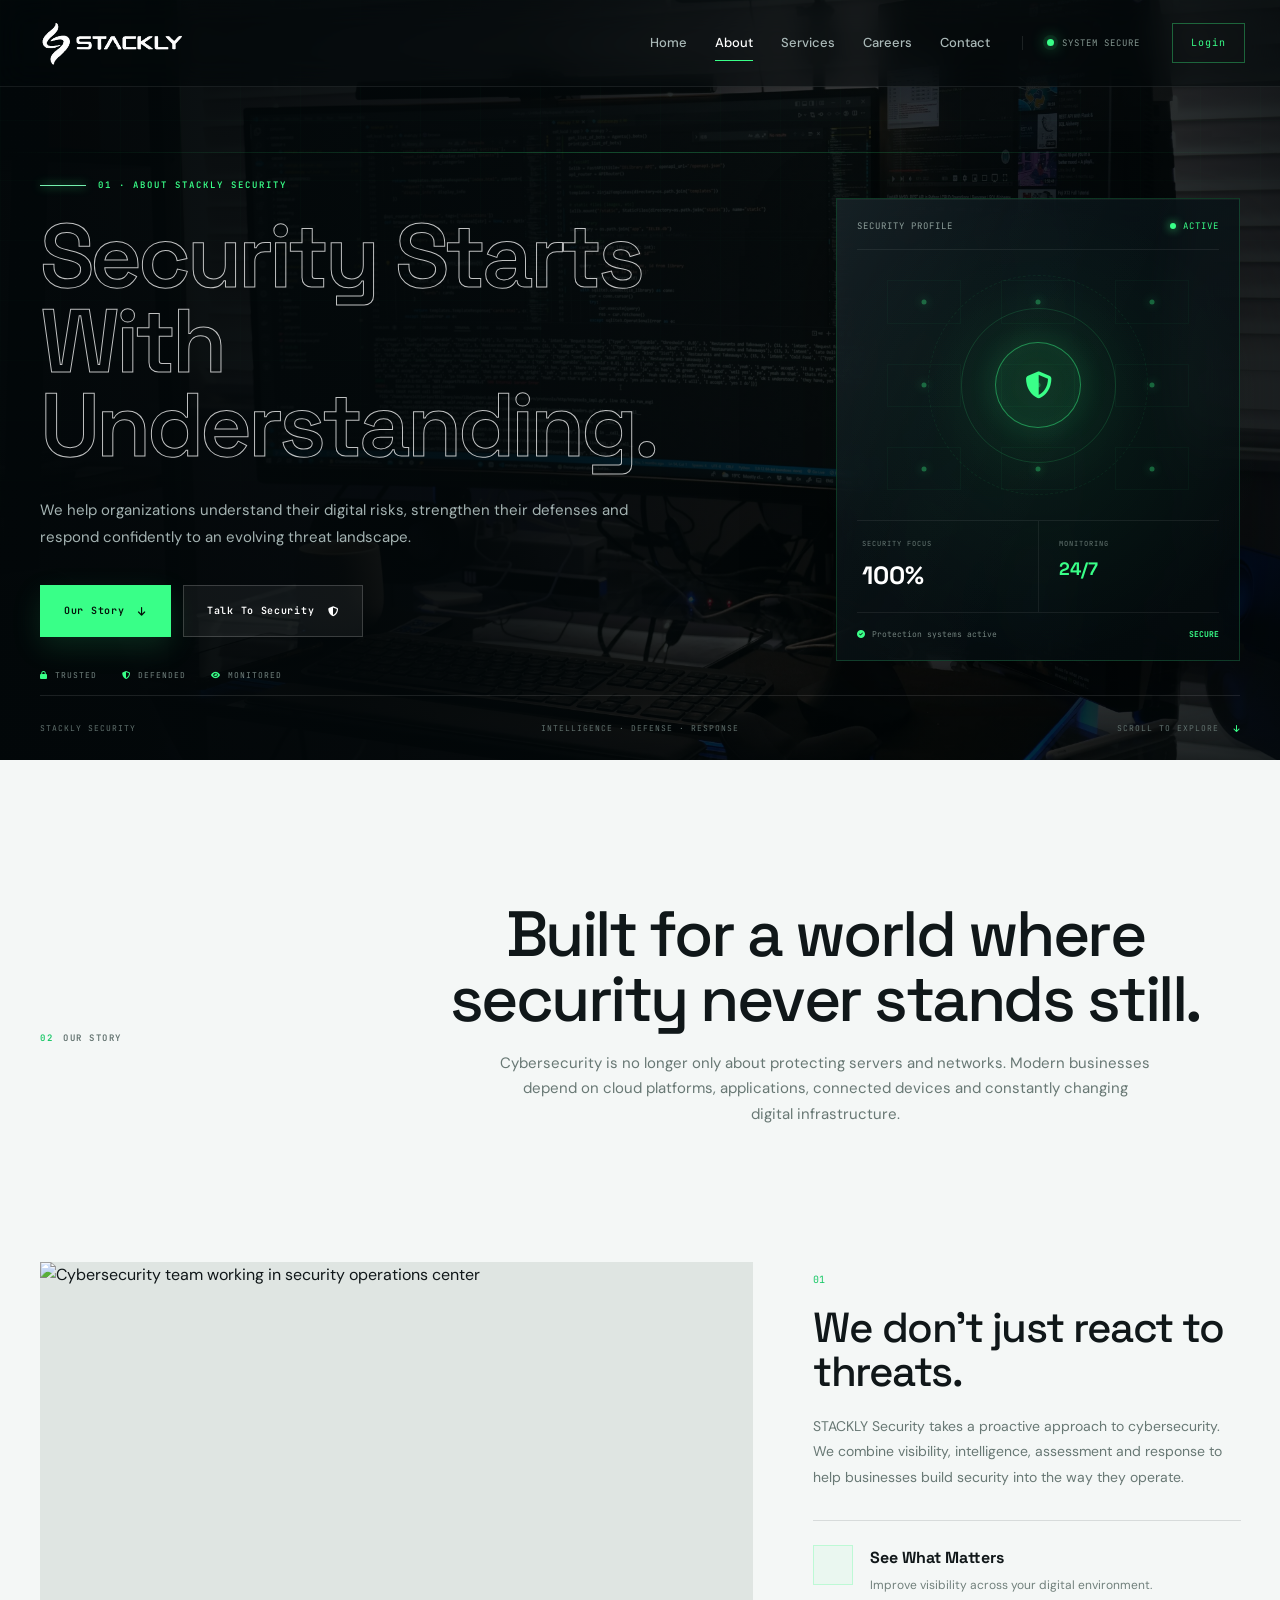
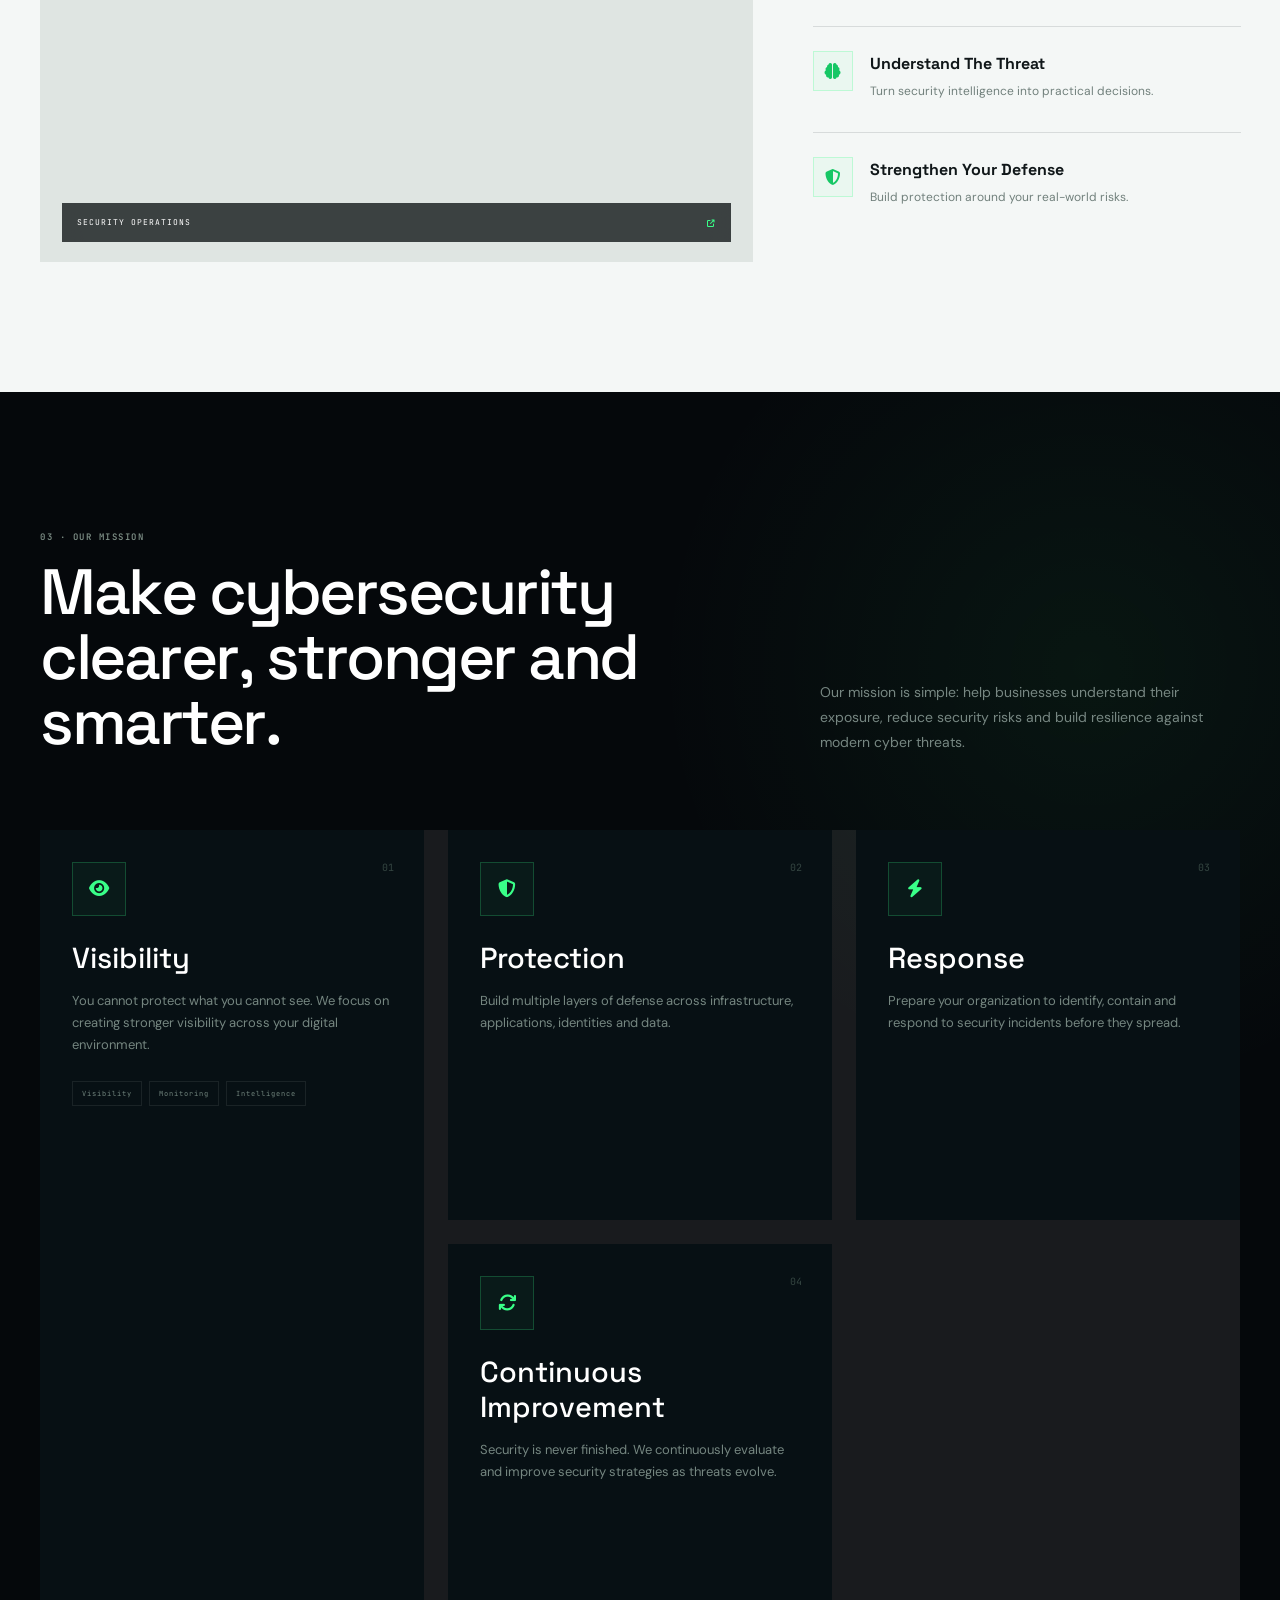
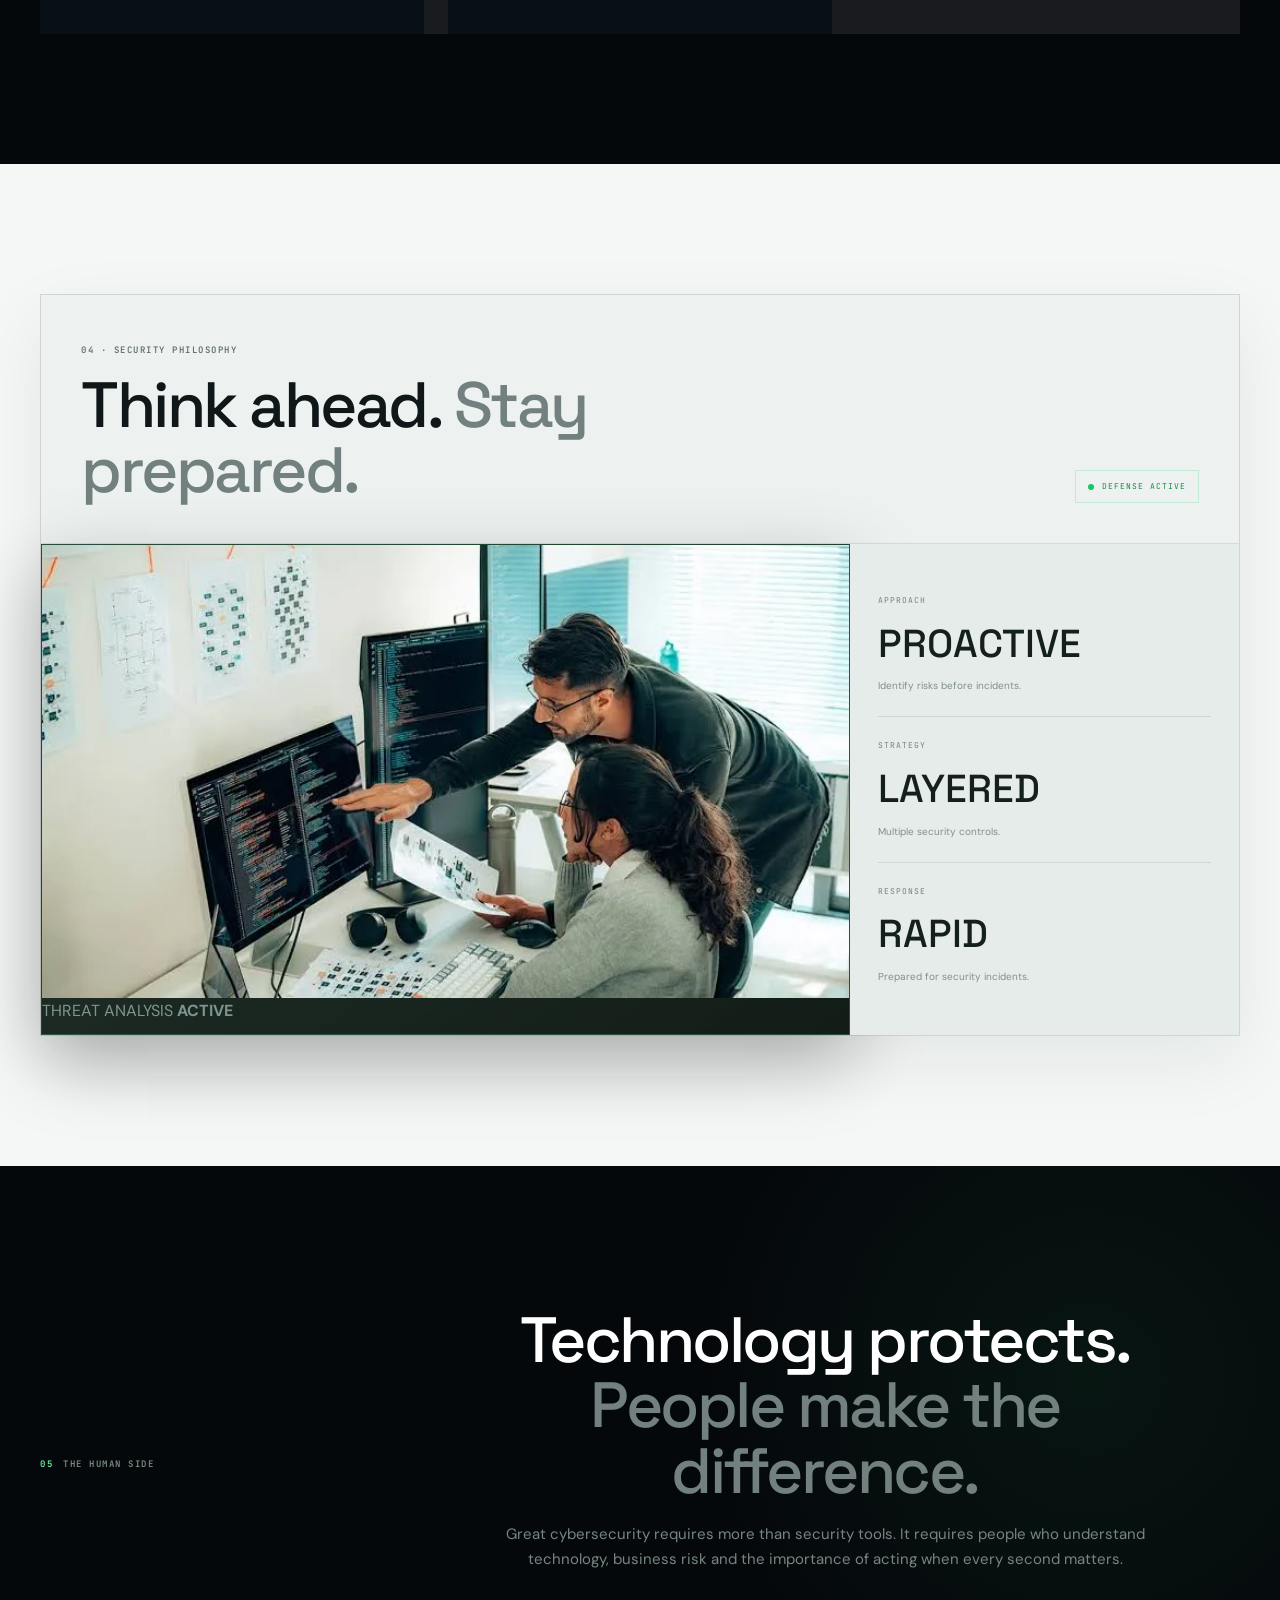
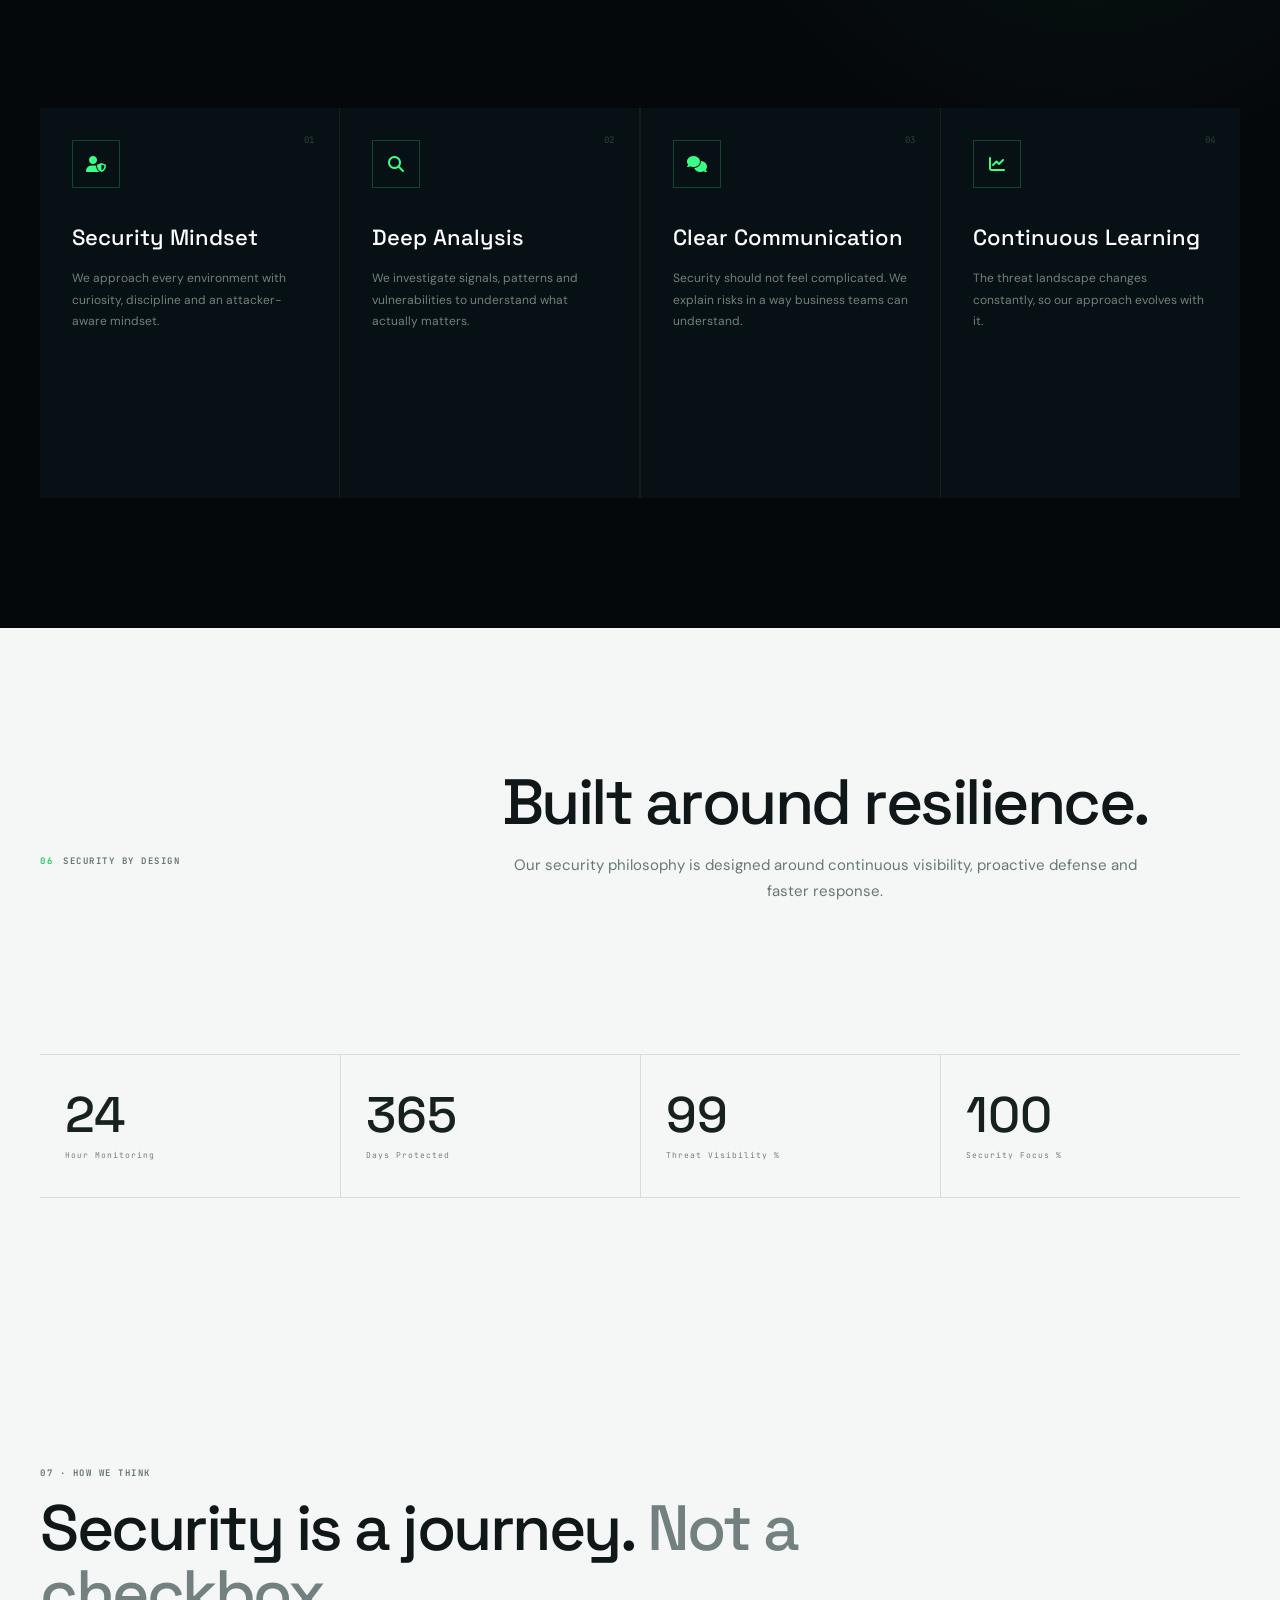
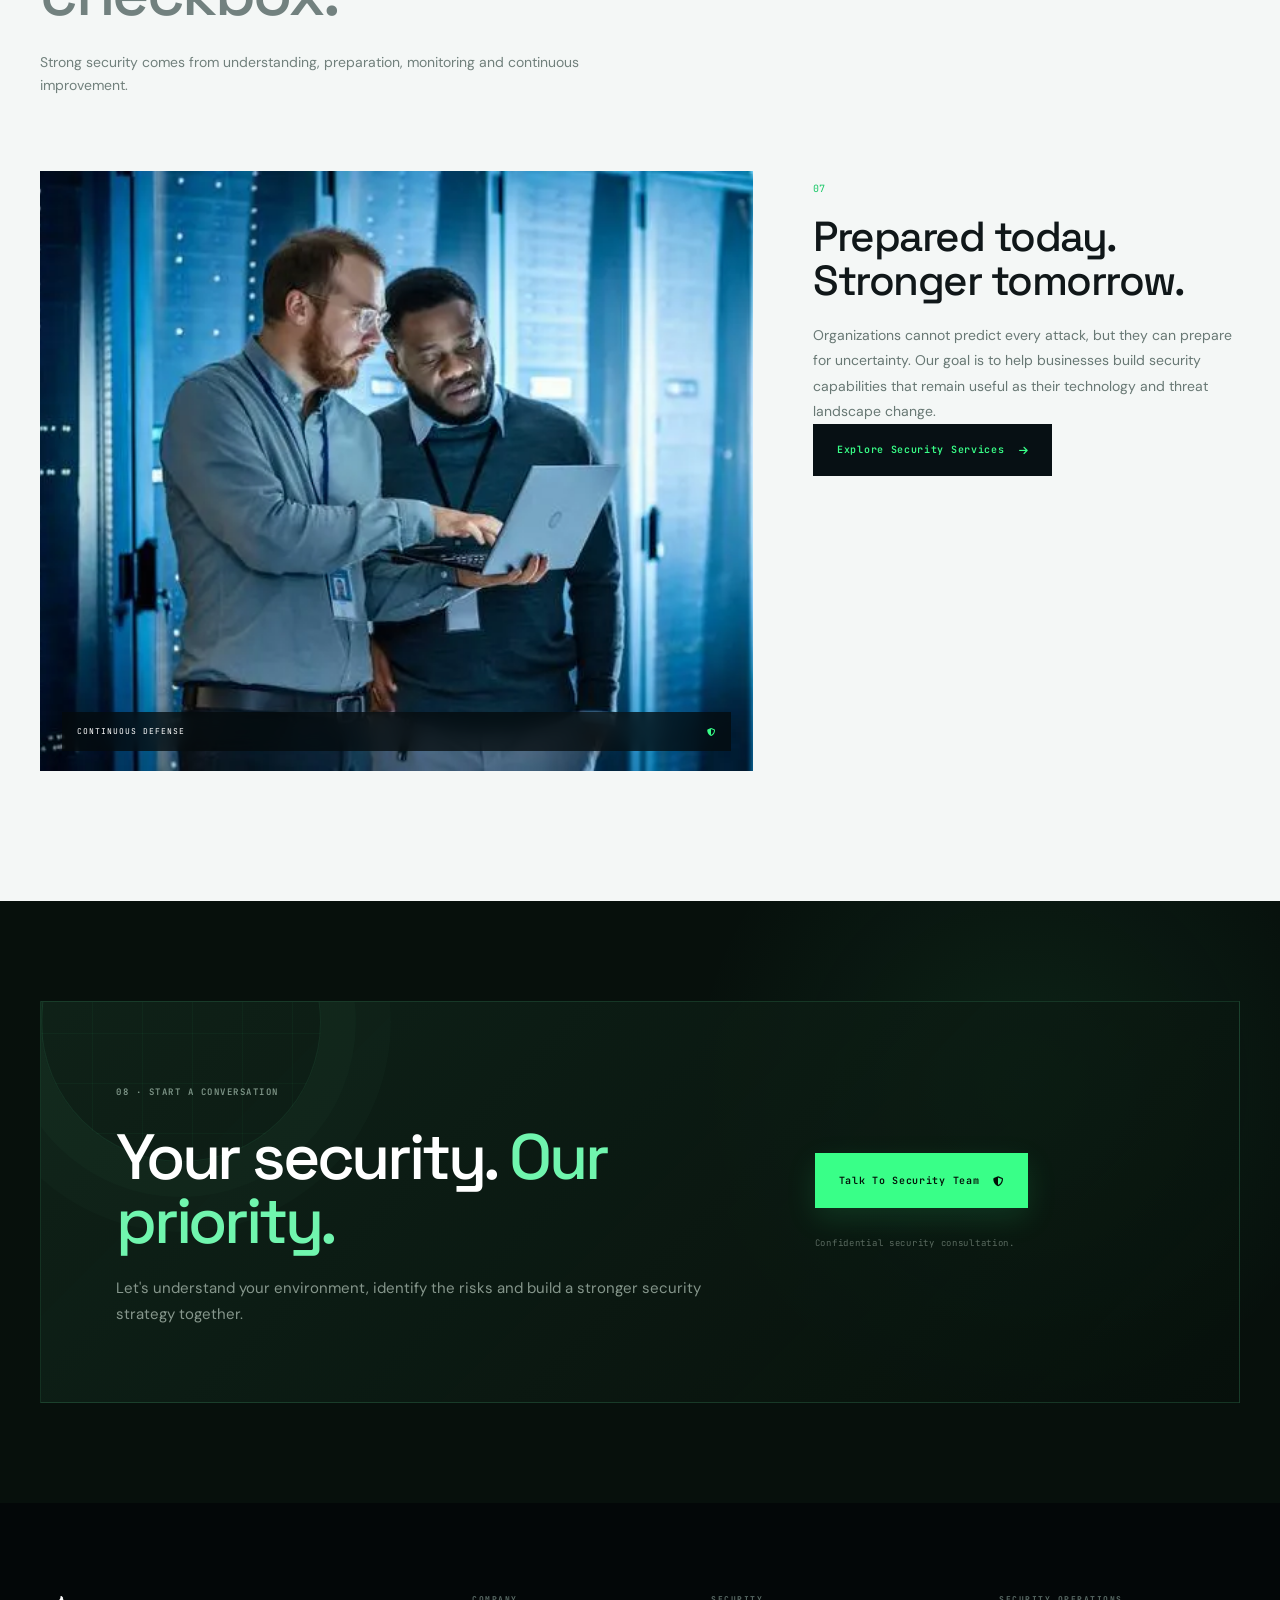
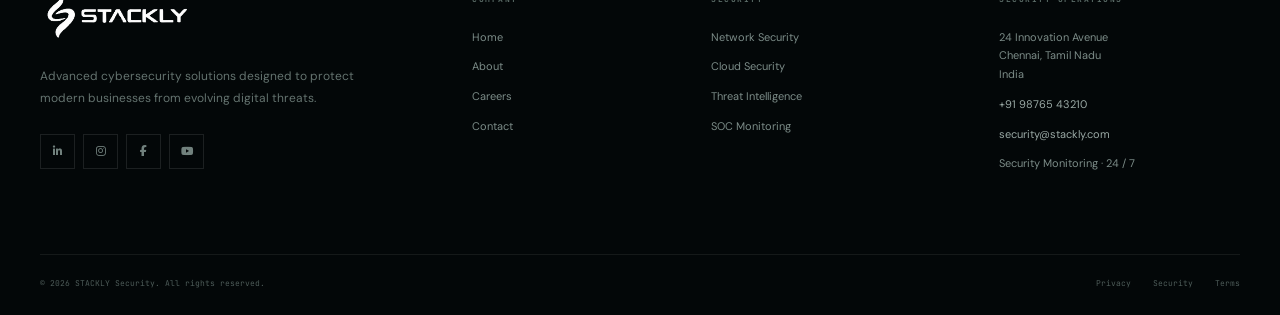
==== about.html @ fbae8cc4 "first commit" ====
<!DOCTYPE html>
<html lang="en">

<head>

    <meta charset="UTF-8">

    <meta
        name="viewport"
        content="width=device-width, initial-scale=1.0"
    >

    <meta
        name="description"
        content="Learn about STACKLY Security, our cybersecurity approach, security expertise and mission to protect modern businesses from evolving digital threats."
    >

    <meta
        name="keywords"
        content="STACKLY Security, cybersecurity company, cyber defense, threat intelligence, security operations, digital protection"
    >

    <meta
        name="author"
        content="STACKLY Security"
    >

    <title>
        About STACKLY Security — Cybersecurity & Digital Protection
    </title>


    <!-- =====================================================
         GOOGLE FONTS
    ====================================================== -->

    <link rel="preconnect" href="https://fonts.googleapis.com">

    <link
        rel="preconnect"
        href="https://fonts.gstatic.com"
        crossorigin
    >

    <link
        href="https://fonts.googleapis.com/css2?family=DM+Sans:wght@400;500;600;700&family=JetBrains+Mono:wght@400;500;600;700&family=Space+Grotesk:wght@400;500;600;700&display=swap"
        rel="stylesheet"
    >


    <!-- =====================================================
         MAIN CSS
    ====================================================== -->

    <link
        rel="stylesheet"
        href="css/style.css"
    >

    <link
        rel="stylesheet"
        href="css/responsive.css"
    >

    <link
        rel="stylesheet"
        href="css/animations.css"
    >


    <!-- =====================================================
         FONT AWESOME
    ====================================================== -->

    <link
        rel="stylesheet"
        href="https://cdnjs.cloudflare.com/ajax/libs/font-awesome/6.5.2/css/all.min.css"
    >

    <script>document.documentElement.classList.add('js');</script>

</head>


<body>


<!-- =========================================================
     CYBERSECURITY PRELOADER
========================================================= -->
<div class="preloader" id="preloader" aria-label="Security system booting">
    <div class="preloader-content">
        <div class="preloader-visual">
            <div class="preloader-ring-outer"></div>
            <div class="preloader-ring-inner"></div>
            <div class="preloader-icon-container">
                <svg class="preloader-icon" viewBox="0 0 100 100" fill="none" xmlns="http://www.w3.org/2000/svg">
                    <path d="M50 12L20 25V48C20 68.2 32.8 83.2 50 88C67.2 83.2 80 68.2 80 48V25L50 12Z" stroke="var(--cyber)" stroke-width="2.5" stroke-linejoin="round" fill="none"/>
                    <path d="M50 30L34 39.2V57.7L50 67L66 57.7V39.2L50 30Z" stroke="var(--cyber)" stroke-width="1.5" stroke-dasharray="4 2" fill="none" opacity="0.6"/>
                    <path d="M50 42C47.8 42 46 43.8 46 46V49H44V56H56V49H54V46C54 43.8 52.2 42 50 42ZM48 46C48 44.9 48.9 44 50 44C51.1 44 52 44.9 52 46V49H48V46Z" fill="var(--cyber)"/>
                </svg>
                <div class="preloader-scan-line"></div>
            </div>
        </div>
        <div class="preloader-status">
            <span class="status-dot"></span>
            <span class="status-text">SECURE BOOT ACTIVE</span>
        </div>
    </div>
</div>


<!-- =========================================================
     PAGE WRAPPER
========================================================= -->

<div class="page-wrapper">



<!-- =========================================================
     HEADER
========================================================= -->

<header
    class="site-header"
    id="siteHeader"
>

    <nav class="navbar">


        <!-- BRAND -->

        <a href="index.html" class="brand-logo">
    <img 
        src="assets/logo.webp" 
        alt="STACKLY Security Logo"
        class="brand-logo-img"
    >
</a>


        <!-- DESKTOP NAVIGATION -->

        <div class="desktop-navigation">

            <a
                href="index.html"
                class="nav-link"
            >
                Home
            </a>

            <a
                href="about.html"
                class="nav-link active"
            >
                About
            </a>

            <a
                href="services.html"
                class="nav-link"
            >
                Services
            </a>

         

            <a
                href="career.html"
                class="nav-link"
            >
                Careers
            </a>

            <a
                href="contact.html"
                class="nav-link"
            >
                Contact
            </a>

        </div>


        <!-- SECURITY STATUS -->

        <div class="security-status">

            <span class="status-dot"></span>

            <span>
                SYSTEM SECURE
            </span>

        </div>


        <!-- LOGIN -->

        <a
            href="login.html"
            class="login-link"
        >
            Login
        </a>


        <!-- MOBILE MENU -->

        <button
            class="menu-toggle"
            id="menuToggle"
            aria-label="Open navigation menu"
            aria-expanded="false"
        >

            <span></span>
            <span></span>
            <span></span>

        </button>

    </nav>

</header>



<!-- =========================================================
     MOBILE SIDEBAR
========================================================= -->

<div
    class="mobile-overlay"
    id="mobileOverlay"
></div>


<aside
    class="mobile-sidebar"
    id="mobileSidebar"
>

    <div class="mobile-sidebar-header">

        <div class="mobile-brand">

            STACKLY

            <span>
                SECURITY
            </span>

        </div>


        <button
            class="mobile-close"
            id="mobileClose"
            aria-label="Close navigation"
        >

            <i class="fa-solid fa-xmark"></i>

        </button>

    </div>


    <div class="mobile-menu">

        <a href="index.html">

            <span>
                01
            </span>

            Home

        </a>


        <a
            href="about.html"
            class="active"
        >

            <span>
                02
            </span>

            About

        </a>


        <a href="services.html">

            <span>
                03
            </span>

            Services

        </a>


  


        <a href="career.html">

            <span>
                05
            </span>

            Careers

        </a>


        <a href="contact.html">

            <span>
                06
            </span>

            Contact

        </a>


        <a
            href="login.html"
            class="mobile-login-btn"
        >

            <span>
                →
            </span>

            Security Portal

        </a>

    </div>


    <div class="mobile-sidebar-footer">

        <a href="tel:+919876543210">

            <i class="fa-solid fa-phone"></i>

            <span>
                +91 98765 43210
            </span>

        </a>


        <a href="mailto:security@stackly.com">

            <i class="fa-solid fa-envelope"></i>

            <span>
                security@stackly.com
            </span>

        </a>


        <a href="404.html">

            <i class="fa-solid fa-location-dot"></i>

            <span>
                Tamil Nadu, India
            </span>

        </a>

    </div>

</aside>



<!-- =========================================================
     MAIN
========================================================= -->

<main>



<!-- =========================================================
     ABOUT HERO
========================================================= -->

<section
    class="hero-section inner-hero about-hero"
    id="aboutHero"
>

    <div class="hero-background">

        <img
            src="assets/u3.webp"
            alt="STACKLY Security operations center"
            class="hero-image"
            loading="eager"
        >

    </div>


    <div class="hero-overlay"></div>


    <div class="cyber-grid"></div>


    <div class="hero-scan-line"></div>


    <div class="hero-container">

        <div class="hero-content">


            <div class="hero-eyebrow reveal-up">

                <span class="eyebrow-line"></span>

                <span>
                    01 · ABOUT STACKLY SECURITY
                </span>

            </div>


            <h1 class="hero-title letter-reveal">

                Security
                <span>
                    Starts With Understanding.
                </span>

            </h1>


            <p class="hero-description reveal-up">

                We help organizations understand their digital
                risks, strengthen their defenses and respond
                confidently to an evolving threat landscape.

            </p>


            <div class="hero-buttons reveal-up">

                <a
                    href="404.html"
                    class="btn btn-primary magnetic-btn"
                >

                    <span>
                        Our Story
                    </span>

                    <i class="fa-solid fa-arrow-down"></i>

                </a>


                <a
                    href="404.html"
                    class="btn btn-glass magnetic-btn"
                >

                    <span>
                        Talk To Security
                    </span>

                    <i class="fa-solid fa-shield-halved"></i>

                </a>

            </div>


            <div class="hero-trust reveal-up">

                <span>
                    <i class="fa-solid fa-lock"></i>
                    TRUSTED
                </span>

                <span>
                    <i class="fa-solid fa-shield-halved"></i>
                    DEFENDED
                </span>

                <span>
                    <i class="fa-solid fa-eye"></i>
                    MONITORED
                </span>

            </div>

        </div>


        <!-- HERO SECURITY CARD -->

        <div class="hero-floating-card cyber-card reveal-right">

            <div class="cyber-card-header">

                <span>
                    SECURITY PROFILE
                </span>

                <span class="live-status">

                    <span></span>

                    ACTIVE

                </span>

            </div>


            <div class="threat-visual">

                <div class="threat-grid">

                    <span></span>
                    <span></span>
                    <span></span>
                    <span></span>
                    <span></span>
                    <span></span>
                    <span></span>
                    <span></span>
                    <span></span>

                </div>


                <div class="threat-core">

                    <i class="fa-solid fa-shield-halved"></i>

                </div>


                <div class="scan-ring scan-ring-one"></div>

                <div class="scan-ring scan-ring-two"></div>

            </div>


            <div class="security-metrics">

                <div class="security-metric">

                    <span>
                        SECURITY FOCUS
                    </span>

                    <strong>
                        100%
                    </strong>

                </div>


                <div class="security-metric">

                    <span>
                        MONITORING
                    </span>

                    <strong class="secure-text">
                        24/7
                    </strong>

                </div>

            </div>


            <div class="cyber-card-footer">

                <span>

                    <i class="fa-solid fa-circle-check"></i>

                    Protection systems active

                </span>

                <strong>
                    SECURE
                </strong>

            </div>

        </div>

    </div>


    <div class="hero-bottom-bar">

        <span>
            STACKLY SECURITY
        </span>

        <span>
            INTELLIGENCE · DEFENSE · RESPONSE
        </span>

        <span>

            SCROLL TO EXPLORE

            <i class="fa-solid fa-arrow-down"></i>

        </span>

    </div>

</section>



<!-- =========================================================
     OUR STORY
========================================================= -->

<section
    class="intro-section section-light"
    id="our-story"
>

    <div class="section-container">


        <div class="section-heading-row reveal-up">

            <div class="section-label">

                <span>
                    02
                </span>

                OUR STORY

            </div>


            <div class="section-heading">

                <h2 class="letter-reveal">

                    Built for a world where
                    <em>security never stands still.</em>

                </h2>


                <p>

                    Cybersecurity is no longer only about
                    protecting servers and networks.

                    Modern businesses depend on cloud platforms,
                    applications, connected devices and constantly
                    changing digital infrastructure.

                </p>

            </div>

        </div>



        <div class="intro-grid">


            <!-- IMAGE -->

            <div
                class="intro-large-image image-reveal"
            >

                <img
                    src="assets/u5.webp"
                    alt="Cybersecurity team working in security operations center"
                    loading="lazy"
                >


                <div class="image-caption">

                    <span>
                        SECURITY OPERATIONS
                    </span>

                    <i class="fa-solid fa-arrow-up-right-from-square"></i>

                </div>

            </div>



            <!-- CONTENT -->

            <div
                class="intro-side-content reveal-right"
            >

                <div class="intro-number">
                    01
                </div>


                <h3>

                    We don't just
                    react to threats.

                </h3>


                <p>

                    STACKLY Security takes a proactive approach
                    to cybersecurity.

                    We combine visibility, intelligence,
                    assessment and response to help businesses
                    build security into the way they operate.

                </p>


                <div class="intro-feature stagger-item">

                    <span class="feature-icon">

                        <i class="fa-solid fa-radar"></i>

                    </span>


                    <div>

                        <h4>
                            See What Matters
                        </h4>

                        <p>
                            Improve visibility across your
                            digital environment.
                        </p>

                    </div>

                </div>


                <div class="intro-feature stagger-item">

                    <span class="feature-icon">

                        <i class="fa-solid fa-brain"></i>

                    </span>


                    <div>

                        <h4>
                            Understand The Threat
                        </h4>

                        <p>
                            Turn security intelligence into
                            practical decisions.
                        </p>

                    </div>

                </div>


                <div class="intro-feature stagger-item">

                    <span class="feature-icon">

                        <i class="fa-solid fa-shield-halved"></i>

                    </span>


                    <div>

                        <h4>
                            Strengthen Your Defense
                        </h4>

                        <p>
                            Build protection around your
                            real-world risks.
                        </p>

                    </div>

                </div>

            </div>

        </div>

    </div>

</section>



<!-- =========================================================
     MISSION SECTION
========================================================= -->

<section
    class="services-section section-dark"
    id="mission"
>

    <div class="section-container">


        <div class="services-heading reveal-up">

            <div>

                <span class="section-label light">

                    03 · OUR MISSION

                </span>


                <h2 class="letter-reveal">

                    Make cybersecurity
                    <em>clearer, stronger and smarter.</em>

                </h2>

            </div>


            <p>

                Our mission is simple:

                help businesses understand their exposure,
                reduce security risks and build resilience
                against modern cyber threats.

            </p>

        </div>



        <div class="services-grid">


            <article
                class="service-card service-card-large reveal-up"
            >

                <div class="service-number">
                    01
                </div>


                <div class="service-icon">

                    <i class="fa-solid fa-eye"></i>

                </div>


                <h3>
                    Visibility
                </h3>


                <p>

                    You cannot protect what you cannot see.
                    We focus on creating stronger visibility
                    across your digital environment.

                </p>


                <div class="service-tags">

                    <span>
                        Visibility
                    </span>

                    <span>
                        Monitoring
                    </span>

                    <span>
                        Intelligence
                    </span>

                </div>

            </article>



            <article
                class="service-card reveal-up"
            >

                <div class="service-number">
                    02
                </div>


                <div class="service-icon">

                    <i class="fa-solid fa-shield-halved"></i>

                </div>


                <h3>
                    Protection
                </h3>


                <p>

                    Build multiple layers of defense
                    across infrastructure, applications,
                    identities and data.

                </p>

            </article>



            <article
                class="service-card reveal-up"
            >

                <div class="service-number">
                    03
                </div>


                <div class="service-icon">

                    <i class="fa-solid fa-bolt"></i>

                </div>


                <h3>
                    Response
                </h3>


                <p>

                    Prepare your organization to identify,
                    contain and respond to security incidents
                    before they spread.

                </p>

            </article>



            <article
                class="service-card reveal-up"
            >

                <div class="service-number">
                    04
                </div>


                <div class="service-icon">

                    <i class="fa-solid fa-arrows-rotate"></i>

                </div>


                <h3>
                    Continuous Improvement
                </h3>


                <p>

                    Security is never finished.
                    We continuously evaluate and improve
                    security strategies as threats evolve.

                </p>

            </article>

        </div>

    </div>

</section>



<!-- =========================================================
     SECURITY PHILOSOPHY
========================================================= -->

<section
    class="threat-section section-light"
    id="philosophy"
>

    <div class="section-container">

        <div class="threat-dashboard reveal">


            <div class="threat-dashboard-header">

                <div>

                    <span class="section-label">

                        04 · SECURITY PHILOSOPHY

                    </span>


                    <h2 class="split-title">

                        Think ahead.
                        <em>Stay prepared.</em>

                    </h2>

                </div>


                <div class="dashboard-status">

                    <span></span>

                    DEFENSE ACTIVE

                </div>

            </div>



            <div class="threat-dashboard-grid">


                <!-- IMAGE -->

                <div class="security-terminal image-security-panel">

                    <img
                        src="assets/a1.webp"
                        alt="Security analyst monitoring cyber threats"
                        loading="lazy"
                    >

                    <div class="security-image-overlay">

                        <span>
                            THREAT ANALYSIS
                        </span>

                        <strong>
                            ACTIVE
                        </strong>

                    </div>

                </div>



                <!-- CONTENT -->

                <div class="threat-metrics">


                    <div class="threat-metric">

                        <span>
                            APPROACH
                        </span>

                        <strong>
                            PROACTIVE
                        </strong>

                        <small>
                            Identify risks before incidents.
                        </small>

                    </div>


                    <div class="threat-metric">

                        <span>
                            STRATEGY
                        </span>

                        <strong>
                            LAYERED
                        </strong>

                        <small>
                            Multiple security controls.
                        </small>

                    </div>


                    <div class="threat-metric">

                        <span>
                            RESPONSE
                        </span>

                        <strong>
                            RAPID
                        </strong>

                        <small>
                            Prepared for security incidents.
                        </small>

                    </div>

                </div>

            </div>

        </div>

    </div>

</section>



<!-- =========================================================
     TEAM / HUMAN SIDE
========================================================= -->

<section
    class="why-section section-dark"
    id="team"
>

    <div class="section-container">


        <div class="section-heading-row reveal">

            <div class="section-label light">

                <span>
                    05
                </span>

                THE HUMAN SIDE

            </div>


            <div class="section-heading">

                <h2 class="split-title">

                    Technology protects.
                    <em>People make the difference.</em>

                </h2>


                <p>

                    Great cybersecurity requires more than
                    security tools.

                    It requires people who understand technology,
                    business risk and the importance of acting
                    when every second matters.

                </p>

            </div>

        </div>



        <div class="why-grid">


            <article class="why-card reveal">

                <div class="why-card-number">
                    01
                </div>


                <div class="why-card-icon">

                    <i class="fa-solid fa-user-shield"></i>

                </div>


                <h3>
                    Security Mindset
                </h3>


                <p>

                    We approach every environment with
                    curiosity, discipline and an attacker-aware
                    mindset.

                </p>

            </article>



            <article class="why-card reveal">

                <div class="why-card-number">
                    02
                </div>


                <div class="why-card-icon">

                    <i class="fa-solid fa-magnifying-glass"></i>

                </div>


                <h3>
                    Deep Analysis
                </h3>


                <p>

                    We investigate signals, patterns and
                    vulnerabilities to understand what
                    actually matters.

                </p>

            </article>



            <article class="why-card reveal">

                <div class="why-card-number">
                    03
                </div>


                <div class="why-card-icon">

                    <i class="fa-solid fa-comments"></i>

                </div>


                <h3>
                    Clear Communication
                </h3>


                <p>

                    Security should not feel complicated.
                    We explain risks in a way business teams
                    can understand.

                </p>

            </article>



            <article class="why-card reveal">

                <div class="why-card-number">
                    04
                </div>


                <div class="why-card-icon">

                    <i class="fa-solid fa-chart-line"></i>

                </div>


                <h3>
                    Continuous Learning
                </h3>


                <p>

                    The threat landscape changes constantly,
                    so our approach evolves with it.

                </p>

            </article>

        </div>

    </div>

</section>



<!-- =========================================================
     SECURITY STATS
========================================================= -->

<section
    class="intro-section section-light"
>

    <div class="section-container">


        <div class="section-heading-row reveal-up">

            <div class="section-label">

                <span>
                    06
                </span>

                SECURITY BY DESIGN

            </div>


            <div class="section-heading">

                <h2 class="letter-reveal">

                    Built around
                    <em>resilience.</em>

                </h2>


                <p>

                    Our security philosophy is designed around
                    continuous visibility, proactive defense
                    and faster response.

                </p>

            </div>

        </div>



        <div class="stats-grid reveal-up">


            <div class="stat-item">

                <strong
                    class="counter"
                    data-target="24"
                >
                    0
                </strong>

                <span>
                    Hour Monitoring
                </span>

            </div>


            <div class="stat-item">

                <strong
                    class="counter"
                    data-target="365"
                >
                    0
                </strong>

                <span>
                    Days Protected
                </span>

            </div>


            <div class="stat-item">

                <strong
                    class="counter"
                    data-target="99"
                >
                    0
                </strong>

                <span>
                    Threat Visibility %
                </span>

            </div>


            <div class="stat-item">

                <strong
                    class="counter"
                    data-target="100"
                >
                    0
                </strong>

                <span>
                    Security Focus %
                </span>

            </div>

        </div>


    </div>

</section>



<!-- =========================================================
     ABOUT IMAGE FEATURE
========================================================= -->

<section
    class="process-section section-light"
>

    <div class="section-container">


        <div class="process-heading reveal">

            <span class="section-label">
                07 · HOW WE THINK
            </span>


            <h2 class="split-title">

                Security is a journey.
                <em>Not a checkbox.</em>

            </h2>


            <p>

                Strong security comes from understanding,
                preparation, monitoring and continuous
                improvement.

            </p>

        </div>



        <div class="intro-grid about-feature-grid">


            <div
                class="intro-large-image image-reveal"
            >

                <img
                    src="assets/a2.webp"
                    alt="Cybersecurity professional analyzing digital infrastructure"
                    loading="lazy"
                >

                <div class="image-caption">

                    <span>
                        CONTINUOUS DEFENSE
                    </span>

                    <i class="fa-solid fa-shield-halved"></i>

                </div>

            </div>


            <div class="intro-side-content reveal-right">

                <div class="intro-number">
                    07
                </div>


                <h3>
                    Prepared today.
                    Stronger tomorrow.
                </h3>


                <p>

                    Organizations cannot predict every attack,
                    but they can prepare for uncertainty.

                    Our goal is to help businesses build
                    security capabilities that remain useful
                    as their technology and threat landscape
                    change.

                </p>


                <a
                    href="404.html"
                    class="btn btn-dark magnetic-btn"
                >

                    <span>
                        Explore Security Services
                    </span>

                    <i class="fa-solid fa-arrow-right"></i>

                </a>

            </div>

        </div>

    </div>

</section>



<!-- =========================================================
     CTA
========================================================= -->

<section
    class="contact-cta-section section-dark"
>

    <div class="section-container">

        <div class="contact-cta-box reveal">


            <div class="contact-cta-content">

                <span class="section-label light">

                    08 · START A CONVERSATION

                </span>


                <h2 class="split-title">

                    Your security.
                    <em>Our priority.</em>

                </h2>


                <p>

                    Let's understand your environment,
                    identify the risks and build a stronger
                    security strategy together.

                </p>

            </div>


            <div class="contact-cta-action">

                <a
                    href="404.html"
                    class="btn btn-primary magnetic-btn"
                >

                    <span>
                        Talk To Security Team
                    </span>

                    <i class="fa-solid fa-shield-halved"></i>

                </a>


                <span class="contact-cta-note">

                    Confidential security consultation.

                </span>

            </div>

        </div>

    </div>

</section>



<!-- =========================================================
     FOOTER
========================================================= -->

<footer
    class="site-footer"
    id="footer"
>

    <div class="section-container">


        <div class="footer-main">


            <!-- BRAND -->

            <div class="footer-brand reveal">

               <a href="index.html" class="footer-logo">
    <img 
        src="assets/logo.webp" 
        alt="STACKLY Security Logo"
        class="footer-logo-img"
    >
</a>


                <p>

                    Advanced cybersecurity solutions designed
                    to protect modern businesses from evolving
                    digital threats.

                </p>


                <div class="footer-socials">

                    <a
                        href="404.html"
                        aria-label="LinkedIn"
                    >
                        <i class="fa-brands fa-linkedin-in"></i>
                    </a>


                    <a
                        href="404.html"
                        aria-label="Instagram"
                    >
                        <i class="fa-brands fa-instagram"></i>
                    </a>


                    <a
                        href="404.html"
                        aria-label="Facebook"
                    >
                        <i class="fa-brands fa-facebook-f"></i>
                    </a>


                    <a
                        href="404.html"
                        aria-label="YouTube"
                    >
                        <i class="fa-brands fa-youtube"></i>
                    </a>

                </div>

            </div>



            <!-- COMPANY -->

            <div class="footer-column reveal">

                <h4>
                    COMPANY
                </h4>

                <a href="index.html">
                    Home
                </a>

                <a href="about.html">
                    About
                </a>

                <a href="career.html">
                    Careers
                </a>

                <a href="contact.html">
                    Contact
                </a>

            </div>



            <!-- SECURITY -->

            <div class="footer-column reveal">

                <h4>
                    SECURITY
                </h4>

                <a href="404.html">
                    Network Security
                </a>

                <a href="404.html">
                    Cloud Security
                </a>

                <a href="404.html">
                    Threat Intelligence
                </a>

                <a href="404.html">
                    SOC Monitoring
                </a>

            </div>



            <!-- CONTACT -->

            <div
                class="footer-column footer-contact reveal"
            >

                <h4>
                    SECURITY OPERATIONS
                </h4>


                <address>

                    24 Innovation Avenue<br>
                    Chennai, Tamil Nadu<br>
                    India

                </address>


                <a href="tel:+919876543210">
                    +91 98765 43210
                </a>


                <a href="mailto:security@stackly.com">
                    security@stackly.com
                </a>


                <span>
                    Security Monitoring · 24 / 7
                </span>

            </div>

        </div>



        <!-- FOOTER BOTTOM -->

        <div class="footer-bottom">

            <span>

                © 2026 STACKLY Security.
                All rights reserved.

            </span>


            <div>

                <a href="404.html">
                    Privacy
                </a>

                <a href="404.html">
                    Security
                </a>

                <a href="404.html">
                    Terms
                </a>

            </div>

        </div>

    </div>

</footer>



<!-- =========================================================
     BACK TO TOP
========================================================= -->

<button
    class="back-to-top"
    id="backToTop"
    aria-label="Back to top"
    type="button"
>

    <i class="fa-solid fa-arrow-up"></i>

</button>



<!-- =========================================================
     SCROLL PROGRESS
========================================================= -->

<div
    class="scroll-progress"
    id="scrollProgress"
    aria-hidden="true"
></div>



<!-- =========================================================
     JAVASCRIPT
========================================================= -->

<script src="js/navigation.js"></script>

<script src="js/animations.js"></script>

<script src="js/main.js"></script>


</body>

</html>
---- css/style.css ----
/* =========================================================
   STACKLY SECURITY
   MAIN STYLE SHEET
========================================================= */

:root {
    --bg-dark: #05080b;
    --bg-dark-2: #081016;
    --bg-panel: #0b141a;
    --bg-light: #f4f7f6;
    --white: #ffffff;
    --text-dark: #101719;
    --text-muted: #718087;
    --text-light: #aab8bd;

    --cyber: #39ff88;
    --cyber-dark: #16c765;
    --cyan: #48dfff;

    --border-dark: rgba(255,255,255,0.10);
    --border-light: rgba(8,20,25,0.12);

    --glass-dark: rgba(8,18,23,0.72);
    --glass-light: rgba(255,255,255,0.78);

    --shadow-dark: 0 30px 80px rgba(0,0,0,0.35);

    --font-body: "DM Sans", sans-serif;
    --font-display: "Space Grotesk", sans-serif;
    --font-mono: "JetBrains Mono", monospace;

    --container: 1280px;
    --radius: 4px;
    --transition: 0.35s ease;
}


/* =========================================================
   RESET
========================================================= */

*,
*::before,
*::after {
    box-sizing: border-box;
    margin: 0;
    padding: 0;
}

html {
    scroll-behavior: smooth;
    font-size: 16px;
}

body {
    font-family: var(--font-body);
    background: var(--bg-dark);
    color: var(--white);
    overflow-x: hidden;
    line-height: 1.6;
}

body.menu-open {
    overflow: hidden;
}

img {
    display: block;
    width: 100%;
    max-width: 100%;
}

a {
    color: inherit;
    text-decoration: none;
}

button,
input {
    font: inherit;
}

button {
    cursor: pointer;
}

ul,
ol {
    list-style: none;
}

::selection {
    background: var(--cyber);
    color: #031008;
}


/* =========================================================
   SCROLLBAR
========================================================= */

::-webkit-scrollbar {
    width: 7px;
}

::-webkit-scrollbar-track {
    background: #030607;
}

::-webkit-scrollbar-thumb {
    background: #234532;
    border-radius: 10px;
}

::-webkit-scrollbar-thumb:hover {
    background: var(--cyber);
}


/* =========================================================
   GLOBAL
========================================================= */

.page-wrapper {
    position: relative;
    overflow: hidden;
}

.section-container {
    width: min(var(--container), calc(100% - 80px));
    margin-inline: auto;
}

.section-light {
    background: var(--bg-light);
    color: var(--text-dark);
}

.section-dark {
    background:
        radial-gradient(
            circle at 85% 20%,
            rgba(57,255,136,0.055),
            transparent 28%
        ),
        var(--bg-dark);
}

.sr-only {
    position: absolute;
    width: 1px;
    height: 1px;
    padding: 0;
    margin: -1px;
    overflow: hidden;
    clip: rect(0,0,0,0);
    white-space: nowrap;
    border: 0;
}


/* =========================================================
   PRELOADER
========================================================= */

.preloader {
    position: fixed;
    inset: 0;
    z-index: 99999;

    display: grid;
    place-items: center;

    background:
        radial-gradient(
            circle at center,
            rgba(57,255,136,0.045),
            transparent 35%
        ),
        #030608;

    transition:
        opacity 0.7s ease,
        visibility 0.7s ease;
}

.preloader.hidden {
    opacity: 0;
    visibility: hidden;
    pointer-events: none;
}

.preloader-terminal {
    width: min(760px, calc(100% - 40px));

    border: 1px solid rgba(57,255,136,0.28);
    background: rgba(4,10,13,0.96);

    box-shadow:
        0 0 0 1px rgba(57,255,136,0.035),
        0 30px 100px rgba(0,0,0,0.65),
        0 0 70px rgba(57,255,136,0.06);
}

.terminal-header {
    min-height: 46px;
    padding: 0 16px;

    display: flex;
    align-items: center;
    gap: 14px;

    border-bottom: 1px solid rgba(57,255,136,0.15);

    background: #071014;

    font-family: var(--font-mono);
    font-size: 11px;
}

.terminal-dots {
    display: flex;
    gap: 6px;
}

.terminal-dots span {
    width: 8px;
    height: 8px;
    border-radius: 50%;
    background: #294239;
}

.terminal-dots span:last-child {
    background: var(--cyber);
    box-shadow: 0 0 10px var(--cyber);
}

.terminal-title {
    color: #78908a;
    flex: 1;
}

.terminal-status {
    color: var(--cyber);
    letter-spacing: 1px;
}

.terminal-body {
    padding: 42px;
}

.terminal-brand {
    color: var(--cyber);

    font-family: var(--font-mono);
    font-size: clamp(20px, 4vw, 32px);
    font-weight: 700;
    letter-spacing: 2px;

    text-shadow: 0 0 20px rgba(57,255,136,0.35);
}

.terminal-bracket {
    color: #6e8880;
}

.terminal-subtitle {
    margin-top: 8px;

    color: #738781;

    font-family: var(--font-mono);
    font-size: 10px;
    letter-spacing: 2px;
}

.terminal-logs {
    margin-top: 36px;

    display: grid;
    gap: 12px;
}

.terminal-line {
    display: grid;
    grid-template-columns: auto 1fr auto;
    gap: 12px;

    color: #8da29d;

    font-family: var(--font-mono);
    font-size: 11px;
}

.terminal-prompt {
    color: var(--cyber);
}

.terminal-ok {
    color: var(--cyber);
}

.terminal-active {
    color: var(--cyan);
}

.terminal-progress-wrap {
    margin-top: 36px;
}

.terminal-progress-label {
    display: flex;
    justify-content: space-between;

    margin-bottom: 9px;

    color: #6d817c;

    font-family: var(--font-mono);
    font-size: 9px;
    letter-spacing: 1px;
}

.terminal-progress {
    height: 4px;
    overflow: hidden;

    background: #12201c;
}

.terminal-progress-bar {
    width: 0;
    height: 100%;

    background: var(--cyber);
    box-shadow: 0 0 15px var(--cyber);

    transition: width 0.1s linear;
}

.terminal-cursor-line {
    margin-top: 25px;

    display: flex;
    align-items: center;
    gap: 10px;

    font-family: var(--font-mono);
    font-size: 11px;
}

.typing-cursor {
    width: 7px;
    height: 14px;

    background: var(--cyber);

    animation: terminalBlink 0.8s infinite;
}


/* =========================================================
   HEADER
========================================================= */

.site-header {
    position: absolute;
    top: 0;
    left: 0;
    z-index: 1000;

    width: 100%;

    border-bottom: 1px solid rgba(255,255,255,0.08);

    background: rgba(3,8,10,0.55);

    backdrop-filter: blur(16px);
    -webkit-backdrop-filter: blur(16px);

    transition:
        background var(--transition),
        border-color var(--transition);
}

.site-header.scrolled {
    position: fixed;
    background: rgba(3,8,10,0.92);
    border-bottom-color: rgba(57,255,136,0.12);
}

.navbar {
    width: min(1400px, calc(100% - 70px));
    min-height: 86px;
    margin-inline: auto;

    display: flex;
    align-items: center;
    gap: 32px;
}


/* =========================================================
   BRAND
========================================================= */

.brand-logo {
    display: flex;
    flex-direction: column;

    min-width: 150px;

    font-family: var(--font-display);
    line-height: 1;
}

.brand-main {
    color: var(--white);

    font-size: 20px;
    font-weight: 700;
    letter-spacing: 3px;
}

.brand-sub {
    margin-top: 5px;

    color: var(--cyber);

    font-family: var(--font-mono);
    font-size: 8px;
    font-weight: 600;
    letter-spacing: 3px;
}


/* =========================================================
   DESKTOP NAV
========================================================= */

.desktop-navigation {
    display: flex;
    align-items: center;
    gap: 28px;

    margin-left: auto;
}

.nav-link {
    position: relative;

    padding: 8px 0;

    color: #aab9b8;

    font-family: var(--font-body);
    font-size: 13px;
    font-weight: 500;

    transition: color var(--transition);
}

.nav-link::after {
    content: "";

    position: absolute;
    left: 0;
    bottom: 0;

    width: 0;
    height: 1px;

    background: var(--cyber);

    transition: width var(--transition);
}

.nav-link:hover,
.nav-link.active {
    color: var(--white);
}

.nav-link:hover::after,
.nav-link.active::after {
    width: 100%;
}


/* =========================================================
   SECURITY STATUS
========================================================= */

.security-status {
    display: flex;
    align-items: center;
    gap: 8px;

    padding-left: 24px;

    border-left: 1px solid rgba(255,255,255,0.10);

    color: #849690;

    font-family: var(--font-mono);
    font-size: 9px;
    letter-spacing: 1px;
}

.status-dot {
    width: 7px;
    height: 7px;

    border-radius: 50%;
    background: var(--cyber);

    box-shadow:
        0 0 0 4px rgba(57,255,136,0.08),
        0 0 15px var(--cyber);

    animation: statusPulse 2s infinite;
}


/* =========================================================
   LOGIN
========================================================= */

.login-link {
    padding: 11px 18px;

    border: 1px solid rgba(57,255,136,0.35);

    color: var(--cyber);

    font-family: var(--font-mono);
    font-size: 10px;
    letter-spacing: 1px;

    transition:
        background var(--transition),
        color var(--transition),
        box-shadow var(--transition);
}

.login-link:hover {
    background: var(--cyber);
    color: #031008;

    box-shadow: 0 0 25px rgba(57,255,136,0.18);
}


/* =========================================================
   MOBILE MENU BUTTON
========================================================= */

.menu-toggle {
    display: none;

    width: 44px;
    height: 44px;

    margin-left: auto;

    border: 1px solid rgba(57,255,136,0.3);
    background: rgba(7,15,18,0.75);

    align-items: center;
    justify-content: center;
    flex-direction: column;
    gap: 5px;
}

.menu-toggle span {
    width: 18px;
    height: 1px;

    background: var(--cyber);

    transition: transform var(--transition);
}


/* =========================================================
   MOBILE SIDEBAR
========================================================= */

.mobile-overlay {
    position: fixed;
    inset: 0;
    z-index: 1090;

    background: rgba(0,0,0,0.65);

    opacity: 0;
    visibility: hidden;

    backdrop-filter: blur(5px);

    transition:
        opacity var(--transition),
        visibility var(--transition);
}

.mobile-overlay.active {
    opacity: 1;
    visibility: visible;
}

.mobile-sidebar {
    position: fixed;
    top: 0;
    right: 0;
    z-index: 1100;

    width: min(390px, 88vw);
    height: 100vh;

    padding: 28px;

    background:
        linear-gradient(
            145deg,
            #081216,
            #030708
        );

    border-left: 1px solid rgba(57,255,136,0.18);

    transform: translateX(100%);

    transition: transform 0.45s cubic-bezier(.22,.61,.36,1);
}

.mobile-sidebar.active {
    transform: translateX(0);
}

.mobile-sidebar-header {
    display: flex;
    align-items: center;
    justify-content: space-between;

    padding-bottom: 25px;

    border-bottom: 1px solid rgba(255,255,255,0.08);
}

.mobile-brand {
    color: var(--white);

    font-family: var(--font-display);
    font-size: 19px;
    font-weight: 700;
    letter-spacing: 2px;
}

.mobile-brand span {
    display: block;

    margin-top: 4px;

    color: var(--cyber);

    font-family: var(--font-mono);
    font-size: 8px;
    letter-spacing: 2px;
}

.mobile-close {
    width: 40px;
    height: 40px;

    border: 1px solid rgba(57,255,136,0.22);
    background: transparent;

    color: var(--cyber);

    font-size: 16px;
}

.mobile-menu {
    margin-top: 35px;

    display: grid;
    gap: 4px;
}

.mobile-menu > a {
    display: flex;
    align-items: center;
    gap: 15px;

    padding: 16px 0;

    border-bottom: 1px solid rgba(255,255,255,0.06);

    color: #a6b4b3;

    font-family: var(--font-display);
    font-size: 18px;

    transition:
        color var(--transition),
        padding-left var(--transition);
}

.mobile-menu > a span {
    color: #50615d;

    font-family: var(--font-mono);
    font-size: 9px;
}

.mobile-menu > a:hover,
.mobile-menu > a.active {
    color: var(--cyber);
    padding-left: 8px;
}

.mobile-login-btn {
    margin-top: 18px;

    border: 1px solid rgba(57,255,136,0.22) !important;
    padding: 15px !important;

    color: var(--cyber) !important;
}

.mobile-sidebar-footer {
    position: absolute;
    left: 28px;
    right: 28px;
    bottom: 30px;

    display: grid;
    gap: 12px;

    padding-top: 20px;

    border-top: 1px solid rgba(255,255,255,0.08);
}

.mobile-sidebar-footer a {
    display: flex;
    align-items: center;
    gap: 12px;

    color: #788a86;

    font-family: var(--font-mono);
    font-size: 9px;
}

.mobile-sidebar-footer i {
    width: 16px;
    color: var(--cyber);
}


/* =========================================================
   HERO
========================================================= */

.hero-section {
    position: relative;

    min-height: 100vh;
    min-height: 760px;

    display: flex;
    align-items: center;

    overflow: hidden;

    background: #020607;
}

.hero-background {
    position: absolute;
    inset: 0;

    overflow: hidden;
}

.hero-image {
    width: 100%;
    height: 100%;

    object-fit: cover;
    object-position: center;

    opacity: 0.48;

    transform: scale(1.04);
}

.hero-overlay {
    position: absolute;
    inset: 0;

    background:
        linear-gradient(
            90deg,
            rgba(2,7,9,0.98) 0%,
            rgba(2,7,9,0.84) 40%,
            rgba(2,7,9,0.45) 72%,
            rgba(2,7,9,0.78) 100%
        );
}

.cyber-grid {
    position: absolute;
    inset: 0;

    opacity: 0.15;

    background-image:
        linear-gradient(
            rgba(57,255,136,0.12) 1px,
            transparent 1px
        ),
        linear-gradient(
            90deg,
            rgba(57,255,136,0.12) 1px,
            transparent 1px
        );

    background-size: 60px 60px;

    mask-image: linear-gradient(
        to bottom,
        black,
        transparent 85%
    );
}

.hero-scan-line {
    position: absolute;
    left: 0;
    right: 0;
    top: 20%;

    height: 1px;

    background: linear-gradient(
        90deg,
        transparent,
        rgba(57,255,136,0.65),
        transparent
    );

    opacity: 0.4;

    animation: heroScan 7s linear infinite;
}

.hero-container {
    position: relative;
    z-index: 2;

    width: min(1280px, calc(100% - 80px));
    margin-inline: auto;

    padding-top: 100px;

    display: grid;
    grid-template-columns: minmax(0, 1.15fr) minmax(340px, 0.65fr);
    align-items: center;
    gap: 80px;
}


/* =========================================================
   HERO CONTENT
========================================================= */

.hero-eyebrow {
    display: flex;
    align-items: center;
    gap: 12px;

    color: var(--cyber);

    font-family: var(--font-mono);
    font-size: 9px;
    font-weight: 600;
    letter-spacing: 2px;
}

.eyebrow-line {
    width: 35px;
    height: 1px;

    background: var(--cyber);

    box-shadow: 0 0 10px var(--cyber);
}

.hero-title {
    max-width: 850px;

    margin-top: 22px;

    color: var(--white);

    font-family: var(--font-display);
    font-size: clamp(55px, 7vw, 100px);
    font-weight: 600;
    line-height: 0.94;
    letter-spacing: -4px;
}

.hero-title span {
    display: block;

    color: transparent;

    -webkit-text-stroke: 1px rgba(255,255,255,0.75);
}

.hero-description {
    max-width: 620px;

    margin-top: 30px;

    color: #a4b3b2;

    font-size: 15px;
    line-height: 1.8;
}

.hero-buttons {
    display: flex;
    flex-wrap: wrap;
    gap: 12px;

    margin-top: 34px;
}


/* =========================================================
   BUTTONS
========================================================= */

.btn {
    min-height: 52px;

    display: inline-flex;
    align-items: center;
    justify-content: center;
    gap: 14px;

    padding: 0 23px;

    border: 1px solid transparent;

    font-family: var(--font-mono);
    font-size: 10px;
    font-weight: 600;
    letter-spacing: 0.7px;

    transition:
        transform var(--transition),
        background var(--transition),
        color var(--transition),
        border-color var(--transition),
        box-shadow var(--transition);
}

.btn i {
    transition: transform var(--transition);
}

.btn:hover {
    transform: translateY(-3px);
}

.btn:hover i {
    transform: translateX(4px);
}

.btn-primary {
    background: var(--cyber);
    color: #031008;

    box-shadow: 0 10px 30px rgba(57,255,136,0.13);
}

.btn-primary:hover {
    background: #71ffab;

    box-shadow: 0 15px 40px rgba(57,255,136,0.23);
}

.btn-glass {
    border-color: rgba(255,255,255,0.18);

    background: rgba(255,255,255,0.055);

    color: var(--white);

    backdrop-filter: blur(12px);
}

.btn-glass:hover {
    border-color: rgba(57,255,136,0.4);
    color: var(--cyber);
}

.btn-outline-light {
    border-color: rgba(255,255,255,0.22);
    color: var(--white);
}

.btn-outline-light:hover {
    border-color: var(--cyber);
    color: var(--cyber);
}

.btn-dark {
    background: #071014;
    color: var(--cyber);
}

.hero-trust {
    display: flex;
    flex-wrap: wrap;
    gap: 25px;

    margin-top: 32px;

    color: #72827f;

    font-family: var(--font-mono);
    font-size: 8px;
    letter-spacing: 1px;
}

.hero-trust span {
    display: flex;
    align-items: center;
    gap: 7px;
}

.hero-trust i {
    color: var(--cyber);
}


/* =========================================================
   HERO CYBER CARD
========================================================= */

.hero-floating-card {
    position: relative;

    padding: 20px;

    border: 1px solid rgba(57,255,136,0.18);

    background:
        linear-gradient(
            145deg,
            rgba(10,22,27,0.88),
            rgba(3,10,12,0.78)
        );

    box-shadow:
        0 30px 80px rgba(0,0,0,0.4),
        inset 0 1px 0 rgba(255,255,255,0.04);

    backdrop-filter: blur(18px);
}

.cyber-card-header {
    display: flex;
    align-items: center;
    justify-content: space-between;

    padding-bottom: 16px;

    border-bottom: 1px solid rgba(255,255,255,0.07);

    color: #899b97;

    font-family: var(--font-mono);
    font-size: 9px;
    letter-spacing: 1px;
}

.live-status {
    display: flex;
    align-items: center;
    gap: 7px;

    color: var(--cyber);
}

.live-status span {
    width: 6px;
    height: 6px;

    border-radius: 50%;
    background: var(--cyber);

    box-shadow: 0 0 10px var(--cyber);
}


/* =========================================================
   THREAT VISUAL
========================================================= */

.threat-visual {
    position: relative;

    height: 270px;

    display: grid;
    place-items: center;

    overflow: hidden;

    background:
        radial-gradient(
            circle,
            rgba(57,255,136,0.07),
            transparent 50%
        );
}

.threat-grid {
    position: absolute;
    inset: 30px;

    display: grid;
    grid-template-columns: repeat(3, 1fr);
    gap: 40px;

    opacity: 0.35;
}

.threat-grid span {
    position: relative;

    border: 1px solid rgba(57,255,136,0.10);
}

.threat-grid span::after {
    content: "";

    position: absolute;
    inset: 50% auto auto 50%;

    width: 5px;
    height: 5px;

    transform: translate(-50%, -50%);

    border-radius: 50%;

    background: var(--cyber);
    box-shadow: 0 0 10px var(--cyber);
}

.threat-core {
    position: relative;
    z-index: 2;

    width: 86px;
    height: 86px;

    display: grid;
    place-items: center;

    border: 1px solid rgba(57,255,136,0.45);
    border-radius: 50%;

    background: rgba(57,255,136,0.05);

    color: var(--cyber);

    font-size: 27px;

    box-shadow:
        0 0 30px rgba(57,255,136,0.12),
        inset 0 0 25px rgba(57,255,136,0.05);
}

.scan-ring {
    position: absolute;

    width: 155px;
    height: 155px;

    border: 1px solid rgba(57,255,136,0.14);
    border-radius: 50%;
}

.scan-ring-one {
    animation: ringRotate 8s linear infinite;
}

.scan-ring-two {
    width: 220px;
    height: 220px;

    border-style: dashed;

    opacity: 0.5;

    animation: ringRotateReverse 12s linear infinite;
}


/* =========================================================
   SECURITY METRICS
========================================================= */

.security-metrics {
    display: grid;
    grid-template-columns: 1fr 1fr;

    border-top: 1px solid rgba(255,255,255,0.07);
}

.security-metric {
    padding: 17px 5px;
}

.security-metric + .security-metric {
    border-left: 1px solid rgba(255,255,255,0.07);
    padding-left: 20px;
}

.security-metric span {
    display: block;

    color: #667773;

    font-family: var(--font-mono);
    font-size: 7px;
    letter-spacing: 1px;
}

.security-metric strong {
    display: block;

    margin-top: 5px;

    color: var(--white);

    font-family: var(--font-display);
    font-size: 25px;
}

.security-metric .secure-text {
    color: var(--cyber);
    font-size: 18px;
}

.cyber-card-footer {
    display: flex;
    justify-content: space-between;
    align-items: center;

    padding-top: 15px;

    border-top: 1px solid rgba(255,255,255,0.07);

    color: #72827e;

    font-family: var(--font-mono);
    font-size: 8px;
}

.cyber-card-footer span {
    display: flex;
    align-items: center;
    gap: 7px;
}

.cyber-card-footer i {
    color: var(--cyber);
}

.cyber-card-footer strong {
    color: var(--cyber);
}


/* =========================================================
   HERO BOTTOM BAR
========================================================= */

.hero-bottom-bar {
    position: absolute;
    z-index: 4;

    left: 0;
    right: 0;
    bottom: 0;

    width: min(1280px, calc(100% - 80px));
    margin-inline: auto;

    min-height: 65px;

    display: grid;
    grid-template-columns: 1fr 1fr 1fr;
    align-items: center;

    border-top: 1px solid rgba(255,255,255,0.10);

    color: #61716e;

    font-family: var(--font-mono);
    font-size: 8px;
    letter-spacing: 1px;
}

.hero-bottom-bar span:nth-child(2) {
    text-align: center;
}

.hero-bottom-bar span:last-child {
    text-align: right;
}

.hero-bottom-bar i {
    margin-left: 8px;
    color: var(--cyber);
}


/* =========================================================
   LIGHT SECTION COMMON
========================================================= */

.intro-section,
.threat-section,
.process-section,
.newsletter-section {
    padding: 130px 0;
}

.section-heading-row {
    display: grid;
    grid-template-columns: 0.35fr 1fr;
    gap: 80px;
}

.section-label {
    display: inline-flex;
    align-items: center;
    gap: 10px;

    color: #61716e;

    font-family: var(--font-mono);
    font-size: 9px;
    font-weight: 600;
    letter-spacing: 1.5px;
}

.section-label span {
    color: var(--cyber-dark);
}

.section-label.light {
    color: #70817d;
}

.section-heading h2,
.services-heading h2,
.split-title {
    margin-top: 12px;

    font-family: var(--font-display);
    font-size: clamp(40px, 5vw, 72px);
    font-weight: 500;
    line-height: 1.02;
    letter-spacing: -2.5px;
}

.section-heading h2 em,
.split-title em {
    color: #72817f;
    font-style: normal;
}

.section-heading p {
    max-width: 650px;

    margin-top: 28px;

    color: #687874;

    font-size: 15px;
    line-height: 1.8;
}


/* =========================================================
   INTRO GRID
========================================================= */

.intro-grid {
    margin-top: 75px;

    display: grid;
    grid-template-columns: 1.25fr 0.75fr;
    gap: 60px;
    align-items: start;
}

.intro-large-image {
    position: relative;

    min-height: 600px;

    overflow: hidden;

    background: #dfe5e2;
}

.intro-large-image img {
    height: 100%;
    min-height: 600px;

    object-fit: cover;

    transition: transform 0.9s cubic-bezier(.22,.61,.36,1);
}

.intro-large-image:hover img {
    transform: scale(1.04);
}

.image-caption {
    position: absolute;
    left: 22px;
    right: 22px;
    bottom: 20px;

    display: flex;
    align-items: center;
    justify-content: space-between;

    padding: 13px 15px;

    background: rgba(5,10,11,0.75);

    color: white;

    backdrop-filter: blur(10px);

    font-family: var(--font-mono);
    font-size: 8px;
    letter-spacing: 1px;
}

.image-caption i {
    color: var(--cyber);
}

.intro-side-content {
    padding-top: 10px;
}

.intro-number {
    color: var(--cyber-dark);

    font-family: var(--font-mono);
    font-size: 10px;
}

.intro-side-content h3 {
    max-width: 450px;

    margin-top: 18px;

    font-family: var(--font-display);
    font-size: 42px;
    font-weight: 500;
    line-height: 1.05;
    letter-spacing: -1.5px;
}

.intro-side-content > p {
    margin-top: 20px;

    color: #687874;

    font-size: 14px;
    line-height: 1.8;
}

.intro-feature {
    display: grid;
    grid-template-columns: 42px 1fr;
    gap: 15px;

    margin-top: 30px;
    padding-top: 24px;

    border-top: 1px solid var(--border-light);
}

.feature-icon {
    width: 40px;
    height: 40px;

    display: grid;
    place-items: center;

    border: 1px solid rgba(57,255,136,0.25);

    background: rgba(57,255,136,0.05);

    color: var(--cyber-dark);
}

.intro-feature h4 {
    font-family: var(--font-display);
    font-size: 16px;
}

.intro-feature p {
    margin-top: 5px;

    color: #71807c;

    font-size: 12px;
    line-height: 1.7;
}


/* =========================================================
   STATS
========================================================= */

.stats-grid {
    margin-top: 90px;

    display: grid;
    grid-template-columns: repeat(4, 1fr);

    border-top: 1px solid var(--border-light);
    border-bottom: 1px solid var(--border-light);
}

.stat-item {
    padding: 35px 25px;
}

.stat-item + .stat-item {
    border-left: 1px solid var(--border-light);
}

.stat-item strong {
    display: block;

    color: #17211f;

    font-family: var(--font-display);
    font-size: 50px;
    font-weight: 500;
    line-height: 1;
}

.stat-item span {
    display: block;

    margin-top: 9px;

    color: #73817e;

    font-family: var(--font-mono);
    font-size: 8px;
    letter-spacing: 1px;
}


/* =========================================================
   SERVICES
========================================================= */

.services-section {
    padding: 130px 0;
}

.services-heading {
    display: grid;
    grid-template-columns: 1fr 0.6fr;
    gap: 80px;
    align-items: end;
}

.services-heading h2 {
    color: var(--white);
}

.services-heading p {
    color: #778782;

    font-size: 14px;
    line-height: 1.8;
}

.services-grid {
    margin-top: 75px;

    display: grid;
    grid-template-columns: repeat(2, 1fr);
    gap: 1px;

    background: rgba(255,255,255,0.08);
}

.service-card {
    position: relative;

    min-height: 330px;

    padding: 35px;

    background: #071014;

    overflow: hidden;

    transition:
        background var(--transition),
        transform var(--transition);
}

.service-card::before {
    content: "";

    position: absolute;
    top: 0;
    left: 0;

    width: 0;
    height: 2px;

    background: var(--cyber);

    transition: width 0.5s ease;
}

.service-card:hover {
    background: #0b171c;
}

.service-card:hover::before {
    width: 100%;
}

.service-card-large {
    grid-row: span 2;

    min-height: 662px;
}

.service-number {
    position: absolute;
    top: 30px;
    right: 30px;

    color: #344541;

    font-family: var(--font-mono);
    font-size: 10px;
}

.service-icon {
    width: 55px;
    height: 55px;

    display: grid;
    place-items: center;

    border: 1px solid rgba(57,255,136,0.22);

    background: rgba(57,255,136,0.045);

    color: var(--cyber);

    font-size: 18px;

    transition:
        background var(--transition),
        transform var(--transition);
}

.service-card:hover .service-icon {
    background: rgba(57,255,136,0.10);
    transform: translateY(-4px);
}

.service-card h3 {
    max-width: 400px;

    margin-top: 35px;

    color: white;

    font-family: var(--font-display);
    font-size: 29px;
    font-weight: 500;
}

.service-card p {
    max-width: 500px;

    margin-top: 15px;

    color: #758680;

    font-size: 13px;
    line-height: 1.8;
}

.service-tags {
    display: flex;
    flex-wrap: wrap;
    gap: 7px;

    margin-top: 25px;
}

.service-tags span {
    padding: 6px 9px;

    border: 1px solid rgba(255,255,255,0.08);

    color: #6f827b;

    font-family: var(--font-mono);
    font-size: 7px;
    letter-spacing: 1px;
}

.service-link,
.card-link {
    display: inline-flex;
    align-items: center;
    gap: 10px;

    margin-top: 30px;

    color: var(--cyber);

    font-family: var(--font-mono);
    font-size: 8px;
    letter-spacing: 1px;

    transition: gap var(--transition);
}

.service-link:hover,
.card-link:hover {
    gap: 16px;
}

.center-button {
    margin-top: 55px;

    display: flex;
    justify-content: center;
}


/* =========================================================
   THREAT DASHBOARD
========================================================= */

.threat-dashboard {
    border: 1px solid rgba(8,20,25,0.13);

    background: #edf2f0;

    box-shadow: 0 25px 70px rgba(10,30,25,0.07);
}

.threat-dashboard-header {
    display: flex;
    align-items: end;
    justify-content: space-between;
    gap: 30px;

    padding: 40px;

    border-bottom: 1px solid rgba(8,20,25,0.10);
}

.threat-dashboard-header h2 {
    max-width: 600px;
}

.dashboard-status {
    display: flex;
    align-items: center;
    gap: 8px;

    padding: 9px 12px;

    border: 1px solid rgba(22,199,101,0.2);

    color: #168a4b;

    font-family: var(--font-mono);
    font-size: 8px;
    letter-spacing: 1px;
}

.dashboard-status span {
    width: 6px;
    height: 6px;

    border-radius: 50%;
    background: var(--cyber-dark);
}

.threat-dashboard-grid {
    display: grid;
    grid-template-columns: 1.35fr 0.65fr;
}

.security-terminal {
    min-height: 390px;

    background: #061013;

    color: #7d9690;
}

.security-terminal-header {
    display: flex;
    justify-content: space-between;

    padding: 18px 22px;

    border-bottom: 1px solid rgba(255,255,255,0.07);

    color: #637570;

    font-family: var(--font-mono);
    font-size: 8px;
}

.security-terminal-header span:last-child {
    color: var(--cyber);
}

.security-terminal-body {
    padding: 30px 22px;

    font-family: var(--font-mono);
    font-size: 10px;
}

.security-terminal-body p {
    margin-bottom: 13px;
}

.security-terminal-body p span {
    color: #416b59;
}

.security-terminal-body .terminal-success {
    color: var(--cyber);
}

.terminal-cursor {
    width: 7px;
    height: 13px;

    margin-top: 22px;

    background: var(--cyber);

    animation: terminalBlink 0.8s infinite;
}

.threat-metrics {
    padding: 28px;

    background: #e6ece9;
}

.threat-metric {
    padding: 22px 0;

    border-bottom: 1px solid rgba(8,20,25,0.10);
}

.threat-metric:last-child {
    border-bottom: 0;
}

.threat-metric span {
    display: block;

    color: #75847f;

    font-family: var(--font-mono);
    font-size: 8px;
    letter-spacing: 1px;
}

.threat-metric strong {
    display: block;

    margin-top: 6px;

    color: #14201d;

    font-family: var(--font-display);
    font-size: 39px;
    font-weight: 500;
}

.threat-metric small {
    display: block;

    margin-top: 3px;

    color: #81908c;

    font-size: 10px;
}


/* =========================================================
   WHY SECTION
========================================================= */

.why-section {
    padding: 130px 0;
}

.why-section .section-heading h2 {
    color: white;
}

.why-section .section-heading p {
    color: #778681;
}

.why-grid {
    margin-top: 75px;

    display: grid;
    grid-template-columns: repeat(4, 1fr);
    gap: 1px;

    background: rgba(255,255,255,0.08);
}

.why-card {
    position: relative;

    min-height: 390px;

    padding: 32px;

    background: #071014;

    transition:
        background var(--transition),
        transform var(--transition);
}

.why-card:hover {
    background: #0b171c;
}

.why-card-number {
    position: absolute;
    top: 25px;
    right: 25px;

    color: #31413d;

    font-family: var(--font-mono);
    font-size: 9px;
}

.why-card-icon {
    width: 48px;
    height: 48px;

    display: grid;
    place-items: center;

    border: 1px solid rgba(57,255,136,0.22);

    color: var(--cyber);

    transition: transform var(--transition);
}

.why-card:hover .why-card-icon {
    transform: translateY(-5px);
}

.why-card h3 {
    margin-top: 32px;

    color: white;

    font-family: var(--font-display);
    font-size: 22px;
    font-weight: 500;
}

.why-card p {
    margin-top: 13px;

    color: #71827c;

    font-size: 12px;
    line-height: 1.8;
}


/* =========================================================
   PROCESS
========================================================= */

.process-heading {
    max-width: 800px;
}

.process-heading p {
    max-width: 600px;

    margin-top: 25px;

    color: #71807c;

    font-size: 14px;
}

.process-timeline {
    margin-top: 80px;

    border-top: 1px solid var(--border-light);
}

.process-item {
    position: relative;

    display: grid;
    grid-template-columns: 90px 1px 1fr;
    gap: 30px;

    padding: 35px 0;

    border-bottom: 1px solid var(--border-light);
}

.process-number {
    color: var(--cyber-dark);

    font-family: var(--font-mono);
    font-size: 10px;
}

.process-line {
    width: 1px;

    min-height: 100%;

    background: var(--border-light);
}

.process-content span {
    color: #75827f;

    font-family: var(--font-mono);
    font-size: 8px;
    letter-spacing: 1px;
}

.process-content h3 {
    margin-top: 10px;

    font-family: var(--font-display);
    font-size: 27px;
    font-weight: 500;
}

.process-content p {
    max-width: 650px;

    margin-top: 8px;

    color: #73817d;

    font-size: 13px;
}


/* =========================================================
   CTA
========================================================= */

.contact-cta-section {
    padding: 100px 0;
}

.contact-cta-box {
    position: relative;

    display: grid;
    grid-template-columns: 1fr auto;
    align-items: center;
    gap: 60px;

    padding: 70px;

    border: 1px solid rgba(57,255,136,0.16);

    background:
        radial-gradient(
            circle at 80% 50%,
            rgba(57,255,136,0.09),
            transparent 30%
        ),
        #071014;

    overflow: hidden;
}

.contact-cta-box::before {
    content: "";

    position: absolute;
    inset: 0;

    pointer-events: none;

    background-image:
        linear-gradient(
            rgba(57,255,136,0.04) 1px,
            transparent 1px
        ),
        linear-gradient(
            90deg,
            rgba(57,255,136,0.04) 1px,
            transparent 1px
        );

    background-size: 50px 50px;
}

.contact-cta-content,
.contact-cta-action {
    position: relative;
    z-index: 1;
}

.contact-cta-content h2 {
    color: white;
}

.contact-cta-content p {
    max-width: 620px;

    margin-top: 20px;

    color: #788a84;

    font-size: 14px;
}

.contact-cta-action {
    display: flex;
    flex-direction: column;
    align-items: center;
}

.contact-cta-note {
    margin-top: 14px;

    color: #566963;

    font-family: var(--font-mono);
    font-size: 8px;
}


/* =========================================================
   NEWSLETTER
========================================================= */

.newsletter-box {
    padding: 70px;

    border: 1px solid rgba(8,20,25,0.12);

    background:
        radial-gradient(
            circle at 85% 20%,
            rgba(57,255,136,0.08),
            transparent 25%
        ),
        #eaf0ed;
}

.newsletter-content {
    max-width: 720px;
}

.newsletter-content p {
    max-width: 600px;

    margin-top: 20px;

    color: #71807c;

    font-size: 14px;
}

.newsletter-form {
    margin-top: 35px;

    display: flex;
    gap: 10px;
}

.newsletter-input-wrap {
    flex: 1;
}

.newsletter-form input {
    width: 100%;
    height: 52px;

    padding: 0 18px;

    border: 1px solid rgba(8,20,25,0.14);
    outline: none;

    background: rgba(255,255,255,0.65);

    color: var(--text-dark);

    font-size: 13px;

    transition:
        border-color var(--transition),
        box-shadow var(--transition);
}

.newsletter-form input:focus {
    border-color: var(--cyber-dark);

    box-shadow: 0 0 0 3px rgba(57,255,136,0.08);
}

.newsletter-note {
    display: block;

    margin-top: 13px;

    color: #82908c;

    font-family: var(--font-mono);
    font-size: 8px;
}


/* =========================================================
   FOOTER
========================================================= */

.site-footer {
    padding: 90px 0 25px;

    background: #030708;

    color: white;
}

.footer-main {
    display: grid;
    grid-template-columns: 1.5fr 0.7fr 0.9fr 1fr;
    gap: 70px;
}

.footer-logo {
    display: inline-flex;
    flex-direction: column;
}

.footer-logo-main {
    font-family: var(--font-display);
    font-size: 22px;
    font-weight: 700;
    letter-spacing: 3px;
}

.footer-logo-sub {
    margin-top: 4px;

    color: var(--cyber);

    font-family: var(--font-mono);
    font-size: 8px;
    letter-spacing: 2px;
}

.footer-brand > p {
    max-width: 330px;

    margin-top: 20px;

    color: #64736f;

    font-size: 12px;
    line-height: 1.8;
}

.footer-socials {
    display: flex;
    gap: 8px;

    margin-top: 24px;
}

.footer-socials a {
    width: 35px;
    height: 35px;

    display: grid;
    place-items: center;

    border: 1px solid rgba(255,255,255,0.10);

    color: #71817d;

    font-size: 11px;

    transition:
        color var(--transition),
        border-color var(--transition),
        background var(--transition);
}

.footer-socials a:hover {
    border-color: rgba(57,255,136,0.35);
    background: rgba(57,255,136,0.05);
    color: var(--cyber);
}

.footer-column {
    display: flex;
    flex-direction: column;
    align-items: flex-start;
}

.footer-column h4 {
    margin-bottom: 22px;

    color: #5c6d68;

    font-family: var(--font-mono);
    font-size: 8px;
    letter-spacing: 1.5px;
}

.footer-column a,
.footer-column address,
.footer-column span {
    margin-bottom: 11px;

    color: #7c8c88;

    font-size: 11px;
    font-style: normal;
    line-height: 1.7;

    transition: color var(--transition);
}

.footer-column a:hover {
    color: var(--cyber);
}

.footer-contact a {
    color: #9aa9a5;
}

.footer-bottom {
    margin-top: 70px;
    padding-top: 22px;

    display: flex;
    justify-content: space-between;
    gap: 20px;

    border-top: 1px solid rgba(255,255,255,0.07);

    color: #4d5b58;

    font-family: var(--font-mono);
    font-size: 8px;
}

.footer-bottom div {
    display: flex;
    gap: 22px;
}

.footer-bottom a:hover {
    color: var(--cyber);
}


/* =========================================================
   BACK TO TOP
========================================================= */

.back-to-top {
    position: fixed;
    right: 25px;
    bottom: 25px;
    z-index: 900;

    width: 45px;
    height: 45px;

    display: grid;
    place-items: center;

    border: 1px solid rgba(57,255,136,0.3);

    background: rgba(5,12,14,0.88);

    color: var(--cyber);

    opacity: 0;
    visibility: hidden;
    transform: translateY(15px);

    transition:
        opacity var(--transition),
        visibility var(--transition),
        transform var(--transition);
}

.back-to-top.visible {
    opacity: 1;
    visibility: visible;
    transform: translateY(0);
}

.back-to-top:hover {
    background: var(--cyber);
    color: #031008;
}


/* =========================================================
   SCROLL PROGRESS
========================================================= */

.scroll-progress {
    position: fixed;
    left: 0;
    bottom: 0;
    z-index: 9999;

    width: 0;
    height: 2px;

    background: var(--cyber);

    box-shadow: 0 0 10px rgba(57,255,136,0.8);

    pointer-events: none;
}


/* =========================================================
   ANIMATIONS
========================================================= */

@keyframes terminalBlink {
    0%,
    45% {
        opacity: 1;
    }

    46%,
    100% {
        opacity: 0;
    }
}

@keyframes statusPulse {
    0%,
    100% {
        box-shadow:
            0 0 0 4px rgba(57,255,136,0.08),
            0 0 12px var(--cyber);
    }

    50% {
        box-shadow:
            0 0 0 8px rgba(57,255,136,0.02),
            0 0 25px var(--cyber);
    }
}

@keyframes heroScan {
    0% {
        top: 15%;
        opacity: 0;
    }

    15% {
        opacity: 0.5;
    }

    85% {
        opacity: 0.5;
    }

    100% {
        top: 90%;
        opacity: 0;
    }
}

@keyframes ringRotate {
    from {
        transform: rotate(0deg);
    }

    to {
        transform: rotate(360deg);
    }
}

@keyframes ringRotateReverse {
    from {
        transform: rotate(360deg);
    }

    to {
        transform: rotate(0deg);
    }
}


/* =========================================================
   ACCESSIBILITY
========================================================= */

@media (prefers-reduced-motion: reduce) {
    *,
    *::before,
    *::after {
        scroll-behavior: auto !important;
        animation-duration: 0.01ms !important;
        animation-iteration-count: 1 !important;
        transition-duration: 0.01ms !important;
    }
}


/* =========================================================
   STACKLY SECURITY — SERVICES PAGE
   Premium Cybersecurity UI
========================================================= */


/* =========================================================
   SERVICES HERO
========================================================= */

.services-page-hero {
    position: relative;
    min-height: 88vh;
    display: flex;
    align-items: center;
    overflow: hidden;
    background: #050807;
}

.services-page-hero .inner-hero-background {
    position: absolute;
    inset: 0;
    z-index: 0;
    overflow: hidden;
}

.services-page-hero .inner-hero-image {
    width: 100%;
    height: 100%;
    object-fit: cover;
    object-position: center;
    display: block;
    filter: brightness(.55) contrast(1.12) saturate(.8);
    transform: scale(1.03);
}

.services-page-hero .inner-hero-overlay {
    position: absolute;
    inset: 0;
    z-index: 1;
    background:
        linear-gradient(
            90deg,
            rgba(3, 8, 7, .96) 0%,
            rgba(3, 8, 7, .82) 38%,
            rgba(3, 8, 7, .45) 72%,
            rgba(3, 8, 7, .72) 100%
        );
}

.services-page-hero .cyber-grid {
    position: absolute;
    inset: 0;
    z-index: 2;
    pointer-events: none;

    background-image:
        linear-gradient(
            rgba(89, 255, 177, .055) 1px,
            transparent 1px
        ),
        linear-gradient(
            90deg,
            rgba(89, 255, 177, .055) 1px,
            transparent 1px
        );

    background-size: 70px 70px;

    mask-image:
        linear-gradient(
            to bottom,
            rgba(0,0,0,.95),
            transparent 90%
        );
}

.services-page-hero .hero-scan-line {
    position: absolute;
    left: 0;
    top: 0;
    width: 100%;
    height: 1px;
    z-index: 3;
    background: rgba(91, 255, 180, .3);
    box-shadow: 0 0 18px rgba(91, 255, 180, .35);
    animation: servicesScan 7s linear infinite;
    pointer-events: none;
}

@keyframes servicesScan {

    0% {
        transform: translateY(0);
        opacity: 0;
    }

    10% {
        opacity: 1;
    }

    90% {
        opacity: 1;
    }

    100% {
        transform: translateY(88vh);
        opacity: 0;
    }

}


/* =========================================================
   HERO CONTENT
========================================================= */

.services-page-hero .section-container {
    position: relative;
    z-index: 5;
    width: 100%;
}

.inner-hero-content {
    width: min(760px, 100%);
    padding-top: 90px;
    padding-bottom: 120px;
}

.services-page-hero .hero-eyebrow {
    display: flex;
    align-items: center;
    gap: 13px;
    margin-bottom: 25px;

    color: #78ffb5;

    font-family: "JetBrains Mono", monospace;
    font-size: 11px;
    font-weight: 600;
    letter-spacing: .18em;
}

.services-page-hero .eyebrow-line {
    width: 38px;
    height: 1px;
    background: #78ffb5;
    box-shadow: 0 0 12px rgba(120,255,181,.6);
}

.services-page-hero h1 {
    margin: 0;
    max-width: 800px;

    color: #f4f8f5;

    font-family: "Space Grotesk", sans-serif;
    font-size: clamp(54px, 7vw, 104px);
    font-weight: 600;
    line-height: .95;
    letter-spacing: -.055em;
}

.services-page-hero h1 span {
    display: block;
    color: #78ffb5;
}

.services-page-hero .inner-hero-content > p {
    max-width: 650px;
    margin: 30px 0 0;

    color: rgba(238,246,241,.72);

    font-family: "DM Sans", sans-serif;
    font-size: 17px;
    line-height: 1.8;
}

.inner-hero-meta {
    display: flex;
    flex-wrap: wrap;
    gap: 12px;
    margin-top: 34px;
}

.inner-hero-meta span {
    display: inline-flex;
    align-items: center;
    gap: 8px;

    padding: 10px 14px;

    border: 1px solid rgba(120,255,181,.18);
    background: rgba(5,16,12,.52);

    color: rgba(235,247,239,.76);

    font-family: "JetBrains Mono", monospace;
    font-size: 10px;
    letter-spacing: .12em;

    backdrop-filter: blur(12px);
}

.inner-hero-meta i {
    color: #78ffb5;
}


/* =========================================================
   HERO BOTTOM
========================================================= */

.inner-hero-bottom {
    position: absolute;
    left: 0;
    bottom: 0;

    z-index: 6;

    width: 100%;

    display: flex;
    justify-content: space-between;
    align-items: center;

    padding: 18px 5vw;

    border-top: 1px solid rgba(255,255,255,.08);

    background: rgba(2,7,5,.55);

    color: rgba(230,240,234,.55);

    font-family: "JetBrains Mono", monospace;
    font-size: 9px;
    letter-spacing: .16em;

    backdrop-filter: blur(15px);
}

.inner-hero-bottom i {
    margin-left: 8px;
    color: #78ffb5;
}


/* =========================================================
   SERVICES INTRO
========================================================= */

.services-intro {
    position: relative;
    padding: 130px 0;
    background: #f1f4f1;
}

.services-intro .section-heading-row {
    margin-bottom: 80px;
}

.services-intro .section-heading h2 {
    max-width: 800px;
}

.services-intro .section-heading h2 em {
    display: block;
    color: #507f65;
    font-style: normal;
}

.services-intro .section-heading p {
    max-width: 620px;
}


/* =========================================================
   FEATURE LAYOUT
========================================================= */

.service-feature-layout {
    display: grid;
    grid-template-columns: minmax(0, 1.12fr) minmax(350px, .88fr);
    gap: 70px;
    align-items: stretch;
}

.service-feature-image {
    position: relative;
    min-height: 620px;
    overflow: hidden;
    background: #dce5df;
}

.service-feature-image::after {
    content: "";
    position: absolute;
    inset: 0;

    background:
        linear-gradient(
            180deg,
            transparent 45%,
            rgba(3,10,7,.72)
        );

    pointer-events: none;
}

.service-feature-image img {
    width: 100%;
    height: 100%;
    min-height: 620px;

    display: block;

    object-fit: cover;
    object-position: center;

    transition:
        transform .9s cubic-bezier(.2,.7,.2,1),
        filter .5s ease;
}

.service-feature-image:hover img {
    transform: scale(1.045);
    filter: contrast(1.05) saturate(.9);
}

.service-image-overlay {
    position: absolute;
    z-index: 2;

    left: 28px;
    right: 28px;
    bottom: 28px;

    display: flex;
    justify-content: space-between;
    align-items: flex-end;
}

.service-image-overlay span {
    color: rgba(255,255,255,.72);

    font-family: "JetBrains Mono", monospace;
    font-size: 10px;
    letter-spacing: .16em;
}

.service-image-overlay strong {
    color: #78ffb5;

    font-family: "Space Grotesk", sans-serif;
    font-size: 46px;
    line-height: 1;
}


/* =========================================================
   FEATURE CONTENT
========================================================= */

.service-feature-content {
    display: flex;
    flex-direction: column;
    justify-content: center;

    padding: 45px 0;
}

.feature-index {
    margin-bottom: 22px;

    color: #5c9974;

    font-family: "JetBrains Mono", monospace;
    font-size: 11px;
    letter-spacing: .15em;
}

.service-feature-content h3 {
    max-width: 580px;
    margin: 0;

    color: #17221c;

    font-family: "Space Grotesk", sans-serif;
    font-size: clamp(34px, 4vw, 56px);
    font-weight: 500;
    line-height: 1.05;
    letter-spacing: -.04em;
}

.service-feature-content > p {
    max-width: 560px;
    margin: 28px 0 38px;

    color: #68736d;

    font-size: 16px;
    line-height: 1.85;
}

.service-feature-points {
    border-top: 1px solid rgba(21,42,31,.12);
}

.service-feature-points > div {
    display: flex;
    align-items: center;
    gap: 15px;

    padding: 17px 0;

    border-bottom: 1px solid rgba(21,42,31,.12);

    color: #34423a;

    font-size: 14px;
}

.service-feature-points i {
    width: 24px;
    height: 24px;

    display: inline-flex;
    align-items: center;
    justify-content: center;

    border-radius: 50%;

    background: #17221c;
    color: #78ffb5;

    font-size: 10px;
}


/* =========================================================
   SERVICE DETAIL SECTION
========================================================= */

.services-detail-section {
    position: relative;
    overflow: hidden;

    padding: 140px 0;

    background:
        radial-gradient(
            circle at 15% 20%,
            rgba(80,255,170,.06),
            transparent 30%
        ),
        #07100c;
}

.services-detail-section::before {
    content: "";
    position: absolute;
    inset: 0;

    background-image:
        linear-gradient(
            rgba(120,255,181,.035) 1px,
            transparent 1px
        ),
        linear-gradient(
            90deg,
            rgba(120,255,181,.035) 1px,
            transparent 1px
        );

    background-size: 80px 80px;

    pointer-events: none;
}

.services-detail-section .section-container {
    position: relative;
    z-index: 2;
}

.services-detail-section .services-heading {
    margin-bottom: 75px;
}

.services-detail-section .services-heading h2 {
    color: #f2f8f4;
}

.services-detail-section .services-heading h2 em {
    color: #78ffb5;
    font-style: normal;
}

.services-detail-section .services-heading p {
    color: rgba(229,239,233,.58);
}


/* =========================================================
   SERVICE GRID
========================================================= */

.services-detail-grid {
    display: grid;

    grid-template-columns:
        repeat(3, minmax(0, 1fr));

    gap: 1px;

    background: rgba(120,255,181,.12);

    border: 1px solid rgba(120,255,181,.12);
}

.service-detail-card {
    position: relative;

    min-height: 480px;

    padding: 38px 35px 32px;

    background:
        linear-gradient(
            145deg,
            rgba(16,31,24,.96),
            rgba(6,15,11,.96)
        );

    transition:
        transform .45s cubic-bezier(.2,.7,.2,1),
        background .45s ease,
        box-shadow .45s ease;

    overflow: hidden;
}

.service-detail-card::before {
    content: "";

    position: absolute;

    top: 0;
    left: 0;

    width: 100%;
    height: 1px;

    background:
        linear-gradient(
            90deg,
            transparent,
            #78ffb5,
            transparent
        );

    transform: scaleX(0);
    transform-origin: left;

    transition: transform .5s ease;
}

.service-detail-card:hover {
    z-index: 2;

    transform: translateY(-7px);

    background:
        linear-gradient(
            145deg,
            rgba(22,43,33,.98),
            rgba(7,18,13,.98)
        );

    box-shadow:
        0 24px 70px rgba(0,0,0,.35);
}

.service-detail-card:hover::before {
    transform: scaleX(1);
}

.service-detail-top {
    display: flex;
    justify-content: space-between;
    align-items: flex-start;

    margin-bottom: 55px;
}

.service-detail-top .service-number {
    color: rgba(120,255,181,.48);

    font-family: "JetBrains Mono", monospace;
    font-size: 11px;
    letter-spacing: .1em;
}

.service-detail-top .service-icon {
    width: 52px;
    height: 52px;

    display: flex;
    align-items: center;
    justify-content: center;

    border: 1px solid rgba(120,255,181,.2);

    background: rgba(120,255,181,.045);

    color: #78ffb5;

    font-size: 19px;

    transition:
        background .35s ease,
        transform .35s ease;
}

.service-detail-card:hover .service-icon {
    background: rgba(120,255,181,.1);
    transform: rotate(-4deg);
}

.service-detail-card h3 {
    margin: 0 0 18px;

    color: #f0f6f2;

    font-family: "Space Grotesk", sans-serif;
    font-size: 28px;
    font-weight: 500;
    letter-spacing: -.025em;
}

.service-detail-card > p {
    min-height: 96px;

    margin: 0;

    color: rgba(226,238,230,.58);

    font-size: 14px;
    line-height: 1.8;
}

.service-detail-list {
    display: flex;
    flex-wrap: wrap;
    gap: 7px;

    margin-top: 25px;
}

.service-detail-list span {
    padding: 7px 9px;

    border: 1px solid rgba(120,255,181,.12);

    color: rgba(224,239,229,.55);

    font-family: "JetBrains Mono", monospace;
    font-size: 8px;
    letter-spacing: .05em;

    background: rgba(255,255,255,.015);
}

.service-detail-link {
    position: absolute;

    left: 35px;
    right: 35px;
    bottom: 30px;

    display: flex;
    justify-content: space-between;
    align-items: center;

    padding-top: 18px;

    border-top: 1px solid rgba(255,255,255,.08);

    color: #78ffb5;

    font-family: "JetBrains Mono", monospace;
    font-size: 10px;
    letter-spacing: .08em;

    text-decoration: none;

    transition: color .3s ease;
}

.service-detail-link i {
    transition: transform .3s ease;
}

.service-detail-link:hover {
    color: #d8ffe8;
}

.service-detail-link:hover i {
    transform: translateX(6px);
}


/* =========================================================
   CAPABILITIES
========================================================= */

.capabilities-section {
    padding: 135px 0;

    background: #f2f5f2;
}

.capabilities-header {
    max-width: 900px;
    margin-bottom: 70px;
}

.capabilities-header h2 {
    margin-top: 18px;

    color: #17221c;
}

.capabilities-header h2 em {
    color: #5d8d70;
    font-style: normal;
}

.capabilities-grid {
    display: grid;

    grid-template-columns:
        repeat(2, minmax(0, 1fr));

    border-top: 1px solid rgba(22,42,31,.14);
    border-left: 1px solid rgba(22,42,31,.14);
}

.capability-item {
    display: grid;

    grid-template-columns: 70px 1fr;
    gap: 25px;

    padding: 42px 35px;

    border-right: 1px solid rgba(22,42,31,.14);
    border-bottom: 1px solid rgba(22,42,31,.14);

    transition:
        background .35s ease,
        transform .35s ease;
}

.capability-item:hover {
    background: rgba(120,255,181,.08);
}

.capability-item > span {
    color: #75917f;

    font-family: "JetBrains Mono", monospace;
    font-size: 10px;
}

.capability-item i {
    margin-bottom: 20px;

    color: #4c9a6c;

    font-size: 23px;
}

.capability-item h3 {
    margin: 0 0 12px;

    color: #1b2921;

    font-family: "Space Grotesk", sans-serif;
    font-size: 23px;
    font-weight: 500;
}

.capability-item p {
    max-width: 450px;
    margin: 0;

    color: #68756e;

    font-size: 14px;
    line-height: 1.75;
}


/* =========================================================
   PROCESS OVERRIDES
========================================================= */

.services-detail-section + .capabilities-section + .process-section {
    position: relative;
}

.process-section {
    overflow: hidden;
}

.process-section .process-heading {
    max-width: 850px;
}


/* =========================================================
   CTA OVERRIDE
========================================================= */

.services-detail-section ~ .contact-cta-section {
    position: relative;
}

.services-detail-section ~ .contact-cta-section .contact-cta-box {
    overflow: hidden;
}


/* =========================================================
   RESPONSIVE — TABLET
========================================================= */

@media (max-width: 1100px) {

    .service-feature-layout {
        grid-template-columns: 1fr 1fr;
        gap: 45px;
    }

    .service-feature-image,
    .service-feature-image img {
        min-height: 560px;
    }

    .services-detail-grid {
        grid-template-columns:
            repeat(2, minmax(0, 1fr));
    }

    .service-detail-card {
        min-height: 470px;
    }

}


/* =========================================================
   RESPONSIVE — 900px
========================================================= */

@media (max-width: 900px) {

    .services-page-hero {
        min-height: 82vh;
    }

    .inner-hero-content {
        padding-top: 100px;
        padding-bottom: 120px;
    }

    .service-feature-layout {
        grid-template-columns: 1fr;
        gap: 50px;
    }

    .service-feature-image,
    .service-feature-image img {
        min-height: 520px;
    }

    .service-feature-content {
        padding: 0;
    }

    .capabilities-grid {
        grid-template-columns: 1fr;
    }

    .inner-hero-bottom {
        padding: 16px 25px;
    }

}


/* =========================================================
   RESPONSIVE — MOBILE
========================================================= */

@media (max-width: 650px) {

    .services-page-hero {
        min-height: 760px;
    }

    .services-page-hero .inner-hero-image {
        object-position: 58% center;
    }

    .services-page-hero .inner-hero-overlay {
        background:
            linear-gradient(
                180deg,
                rgba(3,8,7,.75),
                rgba(3,8,7,.94)
            );
    }

    .inner-hero-content {
        padding-top: 105px;
        padding-bottom: 125px;
    }

    .services-page-hero .hero-eyebrow {
        font-size: 9px;
        letter-spacing: .11em;
    }

    .services-page-hero h1 {
        font-size: clamp(48px, 15vw, 72px);
        line-height: .94;
    }

    .services-page-hero .inner-hero-content > p {
        margin-top: 24px;

        font-size: 14px;
        line-height: 1.75;
    }

    .inner-hero-meta {
        gap: 7px;
        margin-top: 25px;
    }

    .inner-hero-meta span {
        padding: 8px 9px;
        font-size: 8px;
    }

    .inner-hero-bottom {
        padding: 15px 18px;
        font-size: 7px;
        letter-spacing: .09em;
    }

    .inner-hero-bottom span:nth-child(2) {
        display: none;
    }


    /* INTRO */

    .services-intro {
        padding: 85px 0;
    }

    .services-intro .section-heading-row {
        margin-bottom: 50px;
    }

    .service-feature-image,
    .service-feature-image img {
        min-height: 400px;
    }

    .service-feature-image {
        margin: 0 -1px;
    }

    .service-image-overlay {
        left: 20px;
        right: 20px;
        bottom: 20px;
    }

    .service-image-overlay strong {
        font-size: 35px;
    }

    .service-feature-content h3 {
        font-size: 34px;
    }

    .service-feature-content > p {
        font-size: 14px;
        line-height: 1.75;
    }


    /* SERVICES */

    .services-detail-section {
        padding: 90px 0;
    }

    .services-detail-section .services-heading {
        margin-bottom: 50px;
    }

    .services-detail-grid {
        grid-template-columns: 1fr;

        gap: 1px;
    }

    .service-detail-card {
        min-height: 450px;
        padding: 30px 25px;
    }

    .service-detail-top {
        margin-bottom: 45px;
    }

    .service-detail-card h3 {
        font-size: 25px;
    }

    .service-detail-card > p {
        min-height: auto;
        font-size: 13px;
    }

    .service-detail-link {
        left: 25px;
        right: 25px;
        bottom: 25px;
    }


    /* CAPABILITIES */

    .capabilities-section {
        padding: 90px 0;
    }

    .capabilities-header {
        margin-bottom: 45px;
    }

    .capability-item {
        grid-template-columns: 40px 1fr;
        gap: 15px;

        padding: 30px 22px;
    }

    .capability-item h3 {
        font-size: 20px;
    }

    .capability-item p {
        font-size: 13px;
    }

}


/* =========================================================
   SMALL MOBILE
========================================================= */

@media (max-width: 420px) {

    .services-page-hero {
        min-height: 720px;
    }

    .services-page-hero h1 {
        font-size: 45px;
    }

    .inner-hero-meta {
        display: grid;
        grid-template-columns: 1fr 1fr;
    }

    .inner-hero-meta span:last-child {
        grid-column: 1 / -1;
    }

    .service-feature-image,
    .service-feature-image img {
        min-height: 340px;
    }

    .service-feature-content h3 {
        font-size: 30px;
    }

    .service-feature-points > div {
        font-size: 13px;
    }

    .service-detail-card {
        min-height: 430px;
    }

}


/* =========================================================
   REDUCED MOTION
========================================================= */

@media (prefers-reduced-motion: reduce) {

    .services-page-hero .hero-scan-line,
    .service-detail-card,
    .service-feature-image img,
    .service-detail-link i {
        animation: none;
        transition: none;
    }

}


/* =========================================================
   STACKLY SECURITY — CAREER PAGE
========================================================= */


/* =========================================================
   CAREER HERO
========================================================= */

.career-hero {
    position: relative;
    min-height: 92vh;
    display: flex;
    align-items: center;
    overflow: hidden;
    background: #07100d;
    color: #ffffff;
}

.career-hero .page-hero-background {
    position: absolute;
    inset: 0;
    z-index: 0;
    overflow: hidden;
}

.career-hero .page-hero-image {
    width: 100%;
    height: 100%;
    min-height: 92vh;
    object-fit: cover;
    object-position: center;
    display: block;
    transform: scale(1.02);
}

.career-hero .page-hero-overlay {
    position: absolute;
    inset: 0;
    z-index: 1;
    background:
        linear-gradient(
            90deg,
            rgba(3, 10, 8, 0.96) 0%,
            rgba(3, 10, 8, 0.82) 42%,
            rgba(3, 10, 8, 0.48) 72%,
            rgba(3, 10, 8, 0.68) 100%
        );
}

.career-hero .cyber-grid {
    position: absolute;
    inset: 0;
    z-index: 2;
    opacity: 0.18;
    pointer-events: none;

    background-image:
        linear-gradient(
            rgba(110, 255, 180, 0.12) 1px,
            transparent 1px
        ),
        linear-gradient(
            90deg,
            rgba(110, 255, 180, 0.12) 1px,
            transparent 1px
        );

    background-size: 70px 70px;

    mask-image:
        linear-gradient(
            to bottom,
            black,
            transparent 92%
        );
}

.page-hero-container {
    position: relative;
    z-index: 4;
    width: min(1240px, calc(100% - 80px));
    margin: 0 auto;
    padding: 160px 0 130px;
}

.page-hero-content {
    max-width: 820px;
}

.career-hero .hero-eyebrow {
    display: flex;
    align-items: center;
    gap: 14px;
    margin-bottom: 28px;

    color: rgba(190, 255, 220, 0.78);
    font-family: "JetBrains Mono", monospace;
    font-size: 11px;
    font-weight: 600;
    letter-spacing: 0.16em;
}

.eyebrow-line {
    width: 46px;
    height: 1px;
    background: #75f0ae;
    display: inline-block;
}

.page-hero-title {
    margin: 0;
    max-width: 900px;

    font-family: "Space Grotesk", sans-serif;
    font-size: clamp(58px, 7vw, 108px);
    line-height: 0.94;
    font-weight: 600;
    letter-spacing: -0.055em;
}

.page-hero-title span {
    display: block;
    color: #72f2aa;
}

.page-hero-description {
    max-width: 650px;
    margin: 34px 0 0;

    color: rgba(255, 255, 255, 0.68);
    font-family: "DM Sans", sans-serif;
    font-size: 17px;
    line-height: 1.8;
}


/* =========================================================
   CAREER HERO BUTTONS
========================================================= */

.career-hero .hero-buttons {
    display: flex;
    flex-wrap: wrap;
    gap: 14px;
    margin-top: 38px;
}

.career-hero .btn {
    min-height: 54px;
    padding: 0 24px;

    display: inline-flex;
    align-items: center;
    justify-content: center;
    gap: 12px;

    text-decoration: none;
    font-family: "DM Sans", sans-serif;
    font-size: 13px;
    font-weight: 700;
    letter-spacing: 0.02em;

    transition:
        transform 0.35s ease,
        background 0.35s ease,
        border-color 0.35s ease,
        box-shadow 0.35s ease;
}

.career-hero .btn-primary {
    color: #06110b;
    background: #75f0ae;
    border: 1px solid #75f0ae;
}

.career-hero .btn-primary:hover {
    transform: translateY(-3px);
    background: #a0ffc6;
    box-shadow: 0 15px 40px rgba(117, 240, 174, 0.18);
}

.career-hero .btn-glass {
    color: #ffffff;
    background: rgba(255, 255, 255, 0.06);
    border: 1px solid rgba(255, 255, 255, 0.22);
    backdrop-filter: blur(14px);
}

.career-hero .btn-glass:hover {
    transform: translateY(-3px);
    background: rgba(255, 255, 255, 0.11);
    border-color: rgba(117, 240, 174, 0.55);
}


/* =========================================================
   HERO BOTTOM BAR
========================================================= */

.career-hero .hero-bottom-bar {
    position: absolute;
    z-index: 5;
    left: 0;
    right: 0;
    bottom: 0;

    width: min(1240px, calc(100% - 80px));
    margin: auto;

    min-height: 64px;

    display: grid;
    grid-template-columns: 1fr 1fr 1fr;
    align-items: center;

    border-top: 1px solid rgba(255, 255, 255, 0.14);

    color: rgba(255, 255, 255, 0.48);

    font-family: "JetBrains Mono", monospace;
    font-size: 9px;
    letter-spacing: 0.14em;
}

.career-hero .hero-bottom-bar span:nth-child(2) {
    text-align: center;
}

.career-hero .hero-bottom-bar span:last-child {
    text-align: right;
}

.career-hero .hero-bottom-bar i {
    margin-left: 7px;
    color: #75f0ae;
}


/* =========================================================
   CAREER INTRO
========================================================= */

.career-intro {
    padding: 140px 0;
    background: #f4f6f3;
}

.career-intro-grid {
    display: grid;
    grid-template-columns: minmax(0, 1.35fr) minmax(320px, 0.65fr);
    gap: 70px;
    margin-top: 80px;
    align-items: stretch;
}


/* IMAGE */

.career-large-image {
    position: relative;
    min-height: 590px;
    overflow: hidden;
    background: #dfe4df;
}

.career-large-image::after {
    content: "";
    position: absolute;
    inset: 0;

    background:
        linear-gradient(
            to top,
            rgba(4, 12, 8, 0.72),
            transparent 45%
        );

    pointer-events: none;
}

.career-large-image img {
    width: 100%;
    height: 100%;
    min-height: 590px;
    display: block;

    object-fit: cover;
    object-position: center;

    transition: transform 0.8s cubic-bezier(.2,.7,.2,1);
}

.career-large-image:hover img {
    transform: scale(1.045);
}

.career-large-image .image-caption {
    position: absolute;
    z-index: 3;
    left: 26px;
    right: 26px;
    bottom: 24px;

    display: flex;
    justify-content: space-between;
    align-items: center;

    color: #ffffff;

    font-family: "JetBrains Mono", monospace;
    font-size: 10px;
    letter-spacing: 0.14em;
}

.career-large-image .image-caption i {
    width: 38px;
    height: 38px;

    display: grid;
    place-items: center;

    border: 1px solid rgba(255,255,255,0.35);
    border-radius: 50%;

    font-size: 11px;
}


/* CONTENT */

.career-intro-content {
    align-self: center;
    padding: 25px 0;
}

.career-number {
    display: inline-block;
    margin-bottom: 26px;

    color: #69c995;
    font-family: "JetBrains Mono", monospace;
    font-size: 12px;
    font-weight: 700;
    letter-spacing: 0.12em;
}

.career-intro-content h3 {
    max-width: 480px;
    margin: 0 0 24px;

    color: #111713;

    font-family: "Space Grotesk", sans-serif;
    font-size: clamp(36px, 4vw, 56px);
    line-height: 1.03;
    letter-spacing: -0.045em;
}

.career-intro-content p {
    max-width: 540px;
    margin: 0 0 20px;

    color: #606963;

    font-family: "DM Sans", sans-serif;
    font-size: 15px;
    line-height: 1.8;
}

.text-link {
    display: inline-flex;
    align-items: center;
    gap: 12px;

    margin-top: 16px;

    color: #111713;
    text-decoration: none;

    font-family: "JetBrains Mono", monospace;
    font-size: 11px;
    font-weight: 700;
    letter-spacing: 0.08em;

    border-bottom: 1px solid #111713;
    padding-bottom: 7px;

    transition:
        gap 0.3s ease,
        color 0.3s ease;
}

.text-link:hover {
    gap: 18px;
    color: #319968;
}


/* =========================================================
   CAREER VALUES
========================================================= */

.career-values {
    padding: 140px 0;
    background: #07100d;
    color: #ffffff;
}

.career-values .services-heading {
    display: grid;
    grid-template-columns: minmax(0, 1fr) minmax(300px, 0.6fr);
    gap: 70px;
    align-items: end;
    margin-bottom: 70px;
}

.career-values .services-heading h2 {
    margin: 22px 0 0;

    font-family: "Space Grotesk", sans-serif;
    font-size: clamp(44px, 5vw, 72px);
    line-height: 0.98;
    letter-spacing: -0.05em;
}

.career-values .services-heading h2 em {
    color: #75f0ae;
    font-style: normal;
}

.career-values .services-heading > p {
    margin: 0;

    color: rgba(255,255,255,0.58);

    font-family: "DM Sans", sans-serif;
    font-size: 15px;
    line-height: 1.8;
}


/* VALUES GRID */

.career-values-grid {
    display: grid;
    grid-template-columns: repeat(4, 1fr);
    gap: 1px;

    background: rgba(117, 240, 174, 0.16);
    border: 1px solid rgba(117, 240, 174, 0.16);
}

.career-value-card {
    position: relative;
    min-height: 330px;
    padding: 34px;

    background: #091510;

    overflow: hidden;

    transition:
        background 0.4s ease,
        transform 0.4s ease;
}

.career-value-card::before {
    content: "";
    position: absolute;
    left: 0;
    right: 0;
    top: 0;

    height: 2px;

    background: #75f0ae;

    transform: scaleX(0);
    transform-origin: left;

    transition: transform 0.45s ease;
}

.career-value-card:hover {
    background: #0d1d15;
    transform: translateY(-5px);
}

.career-value-card:hover::before {
    transform: scaleX(1);
}

.career-value-number {
    color: rgba(255,255,255,0.28);

    font-family: "JetBrains Mono", monospace;
    font-size: 11px;
    letter-spacing: 0.1em;
}

.career-value-icon {
    width: 52px;
    height: 52px;
    margin: 55px 0 30px;

    display: grid;
    place-items: center;

    color: #75f0ae;

    border: 1px solid rgba(117, 240, 174, 0.25);
    background: rgba(117, 240, 174, 0.05);

    font-size: 18px;

    transition:
        background 0.35s ease,
        transform 0.35s ease;
}

.career-value-card:hover .career-value-icon {
    background: rgba(117, 240, 174, 0.12);
    transform: rotate(-4deg) scale(1.06);
}

.career-value-card h3 {
    margin: 0 0 13px;

    font-family: "Space Grotesk", sans-serif;
    font-size: 23px;
    letter-spacing: -0.02em;
}

.career-value-card p {
    margin: 0;

    color: rgba(255,255,255,0.53);

    font-family: "DM Sans", sans-serif;
    font-size: 14px;
    line-height: 1.75;
}


/* =========================================================
   CAREER BENEFITS
========================================================= */

.career-benefits {
    padding: 140px 0;
    background: #f4f6f3;
}

.benefits-grid {
    display: grid;
    grid-template-columns: repeat(2, 1fr);
    gap: 1px;

    margin-top: 70px;

    background: #d7ddd8;
    border: 1px solid #d7ddd8;
}

.benefit-item {
    min-height: 190px;
    padding: 36px;

    display: flex;
    align-items: flex-start;
    gap: 24px;

    background: #f4f6f3;

    transition:
        background 0.35s ease,
        transform 0.35s ease;
}

.benefit-item:hover {
    background: #ffffff;
    transform: translateY(-3px);
}

.benefit-icon {
    flex: 0 0 52px;

    width: 52px;
    height: 52px;

    display: grid;
    place-items: center;

    color: #318f60;

    border: 1px solid rgba(49, 143, 96, 0.25);
    background: rgba(49, 143, 96, 0.06);

    font-size: 17px;
}

.benefit-item h3 {
    margin: 0 0 10px;

    color: #101612;

    font-family: "Space Grotesk", sans-serif;
    font-size: 22px;
    letter-spacing: -0.025em;
}

.benefit-item p {
    max-width: 470px;
    margin: 0;

    color: #657069;

    font-family: "DM Sans", sans-serif;
    font-size: 14px;
    line-height: 1.75;
}


/* =========================================================
   OPEN ROLES
========================================================= */

.open-roles-section {
    padding: 140px 0;
    background: #07100d;
    color: #ffffff;
}

.open-roles-section .process-heading {
    max-width: 780px;
    margin-bottom: 75px;
}

.open-roles-section .split-title {
    margin: 20px 0;

    font-family: "Space Grotesk", sans-serif;
    font-size: clamp(46px, 5.5vw, 78px);
    line-height: 0.98;
    letter-spacing: -0.05em;
}

.open-roles-section .split-title em {
    color: #75f0ae;
    font-style: normal;
}

.open-roles-section .process-heading > p {
    max-width: 620px;

    color: rgba(255,255,255,0.55);

    font-family: "DM Sans", sans-serif;
    font-size: 15px;
    line-height: 1.8;
}


/* JOB LIST */

.jobs-list {
    display: flex;
    flex-direction: column;

    border-top: 1px solid rgba(255,255,255,0.13);
}

.job-card {
    position: relative;

    display: grid;
    grid-template-columns: 70px minmax(0, 1.6fr) minmax(200px, 0.7fr) 100px;
    gap: 35px;
    align-items: center;

    padding: 38px 0;

    border-bottom: 1px solid rgba(255,255,255,0.13);

    transition:
        padding 0.35s ease,
        background 0.35s ease;
}

.job-card:hover {
    padding-left: 18px;
    padding-right: 18px;

    background:
        linear-gradient(
            90deg,
            rgba(117,240,174,0.06),
            transparent
        );
}

.job-number {
    color: rgba(117,240,174,0.55);

    font-family: "JetBrains Mono", monospace;
    font-size: 11px;
    letter-spacing: 0.1em;
}

.job-department {
    display: block;
    margin-bottom: 10px;

    color: #75f0ae;

    font-family: "JetBrains Mono", monospace;
    font-size: 9px;
    font-weight: 700;
    letter-spacing: 0.13em;
}

.job-main h3 {
    margin: 0 0 10px;

    color: #ffffff;

    font-family: "Space Grotesk", sans-serif;
    font-size: 25px;
    letter-spacing: -0.025em;
}

.job-main p {
    max-width: 580px;
    margin: 0;

    color: rgba(255,255,255,0.48);

    font-family: "DM Sans", sans-serif;
    font-size: 13px;
    line-height: 1.7;
}

.job-meta {
    display: flex;
    flex-direction: column;
    gap: 10px;
}

.job-meta span {
    display: flex;
    align-items: center;
    gap: 9px;

    color: rgba(255,255,255,0.5);

    font-family: "DM Sans", sans-serif;
    font-size: 12px;
}

.job-meta i {
    width: 15px;
    color: #75f0ae;
    text-align: center;
}

.job-link {
    justify-self: end;

    display: inline-flex;
    align-items: center;
    gap: 9px;

    color: #ffffff;
    text-decoration: none;

    font-family: "JetBrains Mono", monospace;
    font-size: 10px;
    font-weight: 700;
    letter-spacing: 0.08em;

    transition:
        color 0.3s ease,
        gap 0.3s ease;
}

.job-link:hover {
    color: #75f0ae;
    gap: 15px;
}


/* =========================================================
   CAREER CTA
========================================================= */

.career-cta {
    position: relative;
    overflow: hidden;

    display: grid;
    grid-template-columns: minmax(0, 1fr) auto;
    gap: 70px;
    align-items: center;

    padding: 70px;

    background:
        linear-gradient(
            135deg,
            #e5ebe6,
            #f8faf8
        );

    border: 1px solid #d5ddd7;
}

.career-cta::before {
    content: "";
    position: absolute;

    width: 350px;
    height: 350px;

    right: -130px;
    top: -180px;

    border: 1px solid rgba(49,143,96,0.16);
    border-radius: 50%;

    box-shadow:
        0 0 0 50px rgba(49,143,96,0.035),
        0 0 0 100px rgba(49,143,96,0.02);

    pointer-events: none;
}

.career-cta .contact-cta-content {
    position: relative;
    z-index: 2;
}

.career-cta .split-title {
    max-width: 720px;
    margin: 20px 0;

    color: #101612;

    font-family: "Space Grotesk", sans-serif;
    font-size: clamp(40px, 5vw, 68px);
    line-height: 0.98;
    letter-spacing: -0.05em;
}

.career-cta .split-title em {
    color: #319968;
    font-style: normal;
}

.career-cta .contact-cta-content p {
    max-width: 620px;

    color: #647069;

    font-family: "DM Sans", sans-serif;
    font-size: 15px;
    line-height: 1.8;
}

.career-cta .contact-cta-action {
    position: relative;
    z-index: 2;

    display: flex;
    flex-direction: column;
    align-items: flex-start;
    gap: 14px;
}

.career-cta .btn-primary {
    min-height: 54px;
    padding: 0 25px;

    display: inline-flex;
    align-items: center;
    gap: 12px;

    color: #ffffff;
    background: #101612;
    border: 1px solid #101612;

    text-decoration: none;

    font-family: "DM Sans", sans-serif;
    font-size: 12px;
    font-weight: 700;

    transition:
        transform 0.35s ease,
        background 0.35s ease;
}

.career-cta .btn-primary:hover {
    transform: translateY(-3px);
    background: #319968;
    border-color: #319968;
}

.contact-cta-note {
    color: #7a827d;

    font-family: "JetBrains Mono", monospace;
    font-size: 9px;
    letter-spacing: 0.06em;
}


/* =========================================================
   CAREER PAGE — SECTION LABEL
========================================================= */

.career-intro .section-heading-row,
.career-benefits .section-heading-row {
    display: grid;
    grid-template-columns: 240px minmax(0, 1fr);
    gap: 70px;
    align-items: start;
}

.career-intro .section-label,
.career-benefits .section-label {
    color: #66716a;

    font-family: "JetBrains Mono", monospace;
    font-size: 10px;
    font-weight: 700;
    letter-spacing: 0.13em;
}

.career-intro .section-label > span,
.career-benefits .section-label > span {
    display: block;
    margin-bottom: 13px;

    color: #319968;
}

.career-intro .section-heading h2,
.career-benefits .section-heading h2 {
    max-width: 850px;
    margin: 0 0 25px;

    color: #101612;

    font-family: "Space Grotesk", sans-serif;
    font-size: clamp(45px, 5.4vw, 78px);
    line-height: 0.98;
    letter-spacing: -0.055em;
}

.career-intro .section-heading h2 em,
.career-benefits .section-heading h2 em {
    color: #319968;
    font-style: normal;
}

.career-intro .section-heading p,
.career-benefits .section-heading p {
    max-width: 680px;
    margin: 0;

    color: #68736c;

    font-family: "DM Sans", sans-serif;
    font-size: 15px;
    line-height: 1.8;
}


/* =========================================================
   CAREER PAGE — REDUCED MOTION
========================================================= */

@media (prefers-reduced-motion: reduce) {

    .career-large-image img,
    .career-value-card,
    .benefit-item,
    .job-card,
    .career-cta .btn-primary,
    .career-hero .btn {
        transition: none;
    }

}


/* =========================================================
   TABLET
========================================================= */

@media (max-width: 1100px) {

    .page-hero-container,
    .career-hero .hero-bottom-bar {
        width: min(100% - 50px, 1000px);
    }

    .career-intro,
    .career-values,
    .career-benefits,
    .open-roles-section {
        padding: 110px 0;
    }

    .career-intro-grid {
        grid-template-columns: 1fr 0.85fr;
        gap: 45px;
    }

    .career-large-image,
    .career-large-image img {
        min-height: 520px;
    }

    .career-values .services-heading {
        gap: 40px;
    }

    .career-values-grid {
        grid-template-columns: repeat(2, 1fr);
    }

    .job-card {
        grid-template-columns: 55px minmax(0, 1fr) 180px 80px;
        gap: 22px;
    }

    .career-cta {
        padding: 55px;
        gap: 45px;
    }

}


/* =========================================================
   MOBILE
========================================================= */

@media (max-width: 768px) {

    .career-hero {
        min-height: 760px;
    }

    .career-hero .page-hero-image {
        min-height: 760px;
        object-position: 62% center;
    }

    .career-hero .page-hero-overlay {
        background:
            linear-gradient(
                180deg,
                rgba(3,10,8,0.84),
                rgba(3,10,8,0.92)
            );
    }

    .page-hero-container {
        width: calc(100% - 36px);
        padding: 145px 0 115px;
    }

    .career-hero .hero-eyebrow {
        margin-bottom: 22px;
        font-size: 9px;
        letter-spacing: 0.11em;
    }

    .eyebrow-line {
        width: 30px;
    }

    .page-hero-title {
        font-size: clamp(49px, 15vw, 72px);
        line-height: 0.96;
    }

    .page-hero-description {
        max-width: 520px;
        margin-top: 25px;

        font-size: 14px;
        line-height: 1.75;
    }

    .career-hero .hero-buttons {
        flex-direction: column;
        align-items: stretch;
        margin-top: 30px;
    }

    .career-hero .btn {
        width: 100%;
    }

    .career-hero .hero-bottom-bar {
        width: calc(100% - 36px);
        min-height: 55px;

        display: flex;
        justify-content: space-between;
    }

    .career-hero .hero-bottom-bar span:nth-child(2) {
        display: none;
    }

    .career-hero .hero-bottom-bar span {
        font-size: 8px;
    }


    /* INTRO */

    .career-intro,
    .career-values,
    .career-benefits,
    .open-roles-section {
        padding: 85px 0;
    }

    .career-intro .section-heading-row,
    .career-benefits .section-heading-row {
        grid-template-columns: 1fr;
        gap: 25px;
    }

    .career-intro .section-heading h2,
    .career-benefits .section-heading h2 {
        font-size: clamp(39px, 11vw, 58px);
    }

    .career-intro-grid {
        grid-template-columns: 1fr;
        gap: 45px;
        margin-top: 55px;
    }

    .career-large-image,
    .career-large-image img {
        min-height: 420px;
    }

    .career-intro-content {
        padding: 0;
    }

    .career-intro-content h3 {
        font-size: 39px;
    }


    /* VALUES */

    .career-values .services-heading {
        grid-template-columns: 1fr;
        gap: 25px;
        margin-bottom: 50px;
    }

    .career-values .services-heading h2 {
        font-size: clamp(42px, 11vw, 60px);
    }

    .career-values-grid {
        grid-template-columns: 1fr;
    }

    .career-value-card {
        min-height: auto;
        padding: 30px;
    }

    .career-value-icon {
        margin-top: 40px;
    }


    /* BENEFITS */

    .benefits-grid {
        grid-template-columns: 1fr;
        margin-top: 50px;
    }

    .benefit-item {
        min-height: auto;
        padding: 28px 24px;
    }


    /* JOBS */

    .open-roles-section .split-title {
        font-size: clamp(43px, 11vw, 60px);
    }

    .open-roles-section .process-heading {
        margin-bottom: 50px;
    }

    .job-card {
        grid-template-columns: 35px 1fr;
        gap: 12px 18px;
        padding: 30px 0;
    }

    .job-number {
        grid-row: 1 / span 3;
        align-self: start;
        padding-top: 3px;
    }

    .job-main h3 {
        font-size: 22px;
    }

    .job-main p {
        font-size: 13px;
    }

    .job-meta {
        grid-column: 2;
        flex-direction: row;
        flex-wrap: wrap;
        gap: 10px 20px;
        margin-top: 5px;
    }

    .job-link {
        grid-column: 2;
        justify-self: start;
        margin-top: 8px;
    }

    .job-card:hover {
        padding-left: 8px;
        padding-right: 8px;
    }


    /* CTA */

    .career-cta {
        grid-template-columns: 1fr;
        gap: 35px;
        padding: 40px 28px;
    }

    .career-cta .split-title {
        font-size: clamp(38px, 10vw, 55px);
    }

    .career-cta .contact-cta-action {
        align-items: flex-start;
    }

}





/* =========================================================
   SMALL MOBILE
========================================================= */

@media (max-width: 480px) {

    .page-hero-container {
        width: calc(100% - 28px);
    }

    .career-hero .hero-bottom-bar {
        width: calc(100% - 28px);
    }

    .page-hero-title {
        font-size: 47px;
    }

    .page-hero-description {
        font-size: 13px;
    }

    .career-large-image,
    .career-large-image img {
        min-height: 350px;
    }

    .career-large-image .image-caption {
        left: 18px;
        right: 18px;
        bottom: 18px;
    }

    .career-intro-content h3 {
        font-size: 34px;
    }

    .career-value-card {
        padding: 25px;
    }

    .benefit-item {
        gap: 18px;
        padding: 25px 20px;
    }

    .benefit-icon {
        flex-basis: 45px;
        width: 45px;
        height: 45px;
    }

    .benefit-item h3 {
        font-size: 19px;
    }

    .job-main h3 {
        font-size: 20px;
    }

    .career-cta {
        padding: 32px 22px;
    }

}




/* =========================================================
   STACKLY SECURITY — CONTACT PAGE
   Premium Cybersecurity Contact Experience
========================================================= */


/* =========================================================
   CONTACT HERO
========================================================= */

.contact-hero {
    min-height: 88vh;
    position: relative;
    overflow: hidden;
    display: flex;
    align-items: center;
    background: #07100d;
    color: #ffffff;
}

.contact-hero .page-hero-background {
    position: absolute;
    inset: 0;
    z-index: 0;
    overflow: hidden;
}

.contact-hero .page-hero-image {
    width: 100%;
    height: 100%;
    object-fit: cover;
    object-position: center;
    transform: scale(1.04);
    filter: brightness(.48) contrast(1.08) saturate(.85);
}

.contact-hero .page-hero-overlay {
    position: absolute;
    inset: 0;
    z-index: 1;
    background:
        linear-gradient(
            90deg,
            rgba(3, 10, 8, .96) 0%,
            rgba(3, 10, 8, .78) 42%,
            rgba(3, 10, 8, .35) 100%
        ),
        linear-gradient(
            180deg,
            rgba(0,0,0,.2),
            rgba(0,0,0,.72)
        );
}

.contact-hero .cyber-grid {
    position: absolute;
    inset: 0;
    z-index: 2;
    pointer-events: none;
    opacity: .16;

    background-image:
        linear-gradient(
            rgba(91, 255, 174, .16) 1px,
            transparent 1px
        ),
        linear-gradient(
            90deg,
            rgba(91, 255, 174, .16) 1px,
            transparent 1px
        );

    background-size: 55px 55px;

    mask-image:
        linear-gradient(
            to bottom,
            transparent,
            black 20%,
            black 80%,
            transparent
        );
}

.contact-hero .hero-scan-line {
    position: absolute;
    left: 0;
    right: 0;
    top: 0;
    height: 1px;
    z-index: 4;

    background: rgba(92, 255, 177, .5);

    box-shadow:
        0 0 12px rgba(92, 255, 177, .45),
        0 0 30px rgba(92, 255, 177, .18);

    animation: contactScan 6s linear infinite;
}

@keyframes contactScan {
    0% {
        top: 12%;
        opacity: 0;
    }

    10% {
        opacity: 1;
    }

    90% {
        opacity: 1;
    }

    100% {
        top: 88%;
        opacity: 0;
    }
}


/* =========================================================
   PAGE HERO CONTAINER
========================================================= */

.contact-hero .page-hero-container {
    width: min(1200px, 92%);
    margin: 0 auto;
    position: relative;
    z-index: 5;
    padding: 150px 0 120px;
}

.contact-hero .page-hero-content {
    max-width: 780px;
}


/* =========================================================
   HERO EYEBROW
========================================================= */

.contact-hero .hero-eyebrow {
    display: flex;
    align-items: center;
    gap: 14px;

    margin-bottom: 24px;

    font-family: "JetBrains Mono", monospace;
    font-size: 11px;
    font-weight: 600;
    letter-spacing: .18em;
    color: rgba(207, 255, 228, .78);
}

.contact-hero .eyebrow-line {
    width: 42px;
    height: 1px;
    display: block;

    background: #69f5ac;
    box-shadow: 0 0 10px rgba(105,245,172,.5);
}


/* =========================================================
   HERO TITLE
========================================================= */

.contact-hero .page-hero-title {
    margin: 0;
    max-width: 850px;

    font-family: "Space Grotesk", sans-serif;
    font-size: clamp(52px, 7vw, 92px);
    font-weight: 600;
    line-height: .98;
    letter-spacing: -.055em;
    color: #ffffff;
}

.contact-hero .page-hero-title span {
    display: block;
    color: #73f6b1;
}


/* =========================================================
   HERO DESCRIPTION
========================================================= */

.contact-hero .page-hero-description {
    max-width: 650px;
    margin: 28px 0 0;

    font-family: "DM Sans", sans-serif;
    font-size: 17px;
    line-height: 1.75;
    color: rgba(235, 245, 239, .72);
}


/* =========================================================
   HERO BUTTONS
========================================================= */

.contact-hero .hero-buttons {
    display: flex;
    flex-wrap: wrap;
    gap: 14px;
    margin-top: 36px;
}


/* =========================================================
   HERO BOTTOM BAR
========================================================= */

.contact-hero .hero-bottom-bar {
    position: absolute;
    left: 0;
    right: 0;
    bottom: 0;

    z-index: 6;

    min-height: 62px;
    padding: 0 4%;

    display: flex;
    align-items: center;
    justify-content: space-between;

    border-top: 1px solid rgba(255,255,255,.12);

    background: rgba(2, 8, 6, .52);
    backdrop-filter: blur(14px);

    font-family: "JetBrains Mono", monospace;
    font-size: 9px;
    letter-spacing: .16em;
    color: rgba(255,255,255,.55);
}

.contact-hero .hero-bottom-bar span:last-child {
    color: #72f5ae;
}


/* =========================================================
   CONTACT INTRO
========================================================= */

.contact-intro {
    position: relative;
    overflow: hidden;
}

.contact-intro-grid {
    margin-top: 75px;

    display: grid;
    grid-template-columns: minmax(0, 1.35fr) minmax(320px, .85fr);

    gap: clamp(40px, 7vw, 100px);

    align-items: center;
}


/* =========================================================
   CONTACT IMAGE
========================================================= */

.contact-large-image {
    position: relative;
    min-height: 620px;
    overflow: hidden;

    background: #101612;
    border-radius: 4px;
}

.contact-large-image::after {
    content: "";
    position: absolute;
    inset: 0;

    background:
        linear-gradient(
            180deg,
            transparent 55%,
            rgba(0,0,0,.72)
        );

    pointer-events: none;
}

.contact-large-image img {
    width: 100%;
    height: 100%;
    min-height: 620px;

    object-fit: cover;
    object-position: center;

    transition:
        transform .9s cubic-bezier(.2,.7,.2,1),
        filter .6s ease;

    filter: saturate(.8) contrast(1.04);
}

.contact-large-image:hover img {
    transform: scale(1.045);
    filter: saturate(1) contrast(1.08);
}


/* =========================================================
   IMAGE CAPTION
========================================================= */

.contact-large-image .image-caption {
    position: absolute;
    left: 26px;
    right: 26px;
    bottom: 24px;

    z-index: 3;

    display: flex;
    align-items: center;
    justify-content: space-between;

    padding-top: 18px;

    border-top: 1px solid rgba(255,255,255,.22);

    font-family: "JetBrains Mono", monospace;
    font-size: 10px;
    letter-spacing: .15em;
    color: rgba(255,255,255,.75);
}

.contact-large-image .image-caption i {
    color: #73f6b1;
    font-size: 13px;
}


/* =========================================================
   CONTACT INTRO CONTENT
========================================================= */

.contact-intro-content {
    padding: 15px 0;
}

.contact-number {
    display: inline-flex;
    align-items: center;
    justify-content: center;

    width: 48px;
    height: 48px;

    margin-bottom: 28px;

    border: 1px solid rgba(34, 45, 38, .18);

    font-family: "JetBrains Mono", monospace;
    font-size: 12px;
    color: #26342c;
}

.contact-intro-content h3 {
    max-width: 500px;

    margin: 0 0 24px;

    font-family: "Space Grotesk", sans-serif;
    font-size: clamp(34px, 4vw, 52px);
    font-weight: 500;
    line-height: 1.04;
    letter-spacing: -.045em;

    color: #101711;
}

.contact-intro-content > p {
    max-width: 540px;

    margin: 0 0 18px;

    font-family: "DM Sans", sans-serif;
    font-size: 15px;
    line-height: 1.8;

    color: #68736c;
}


/* =========================================================
   CONTACT INFO LIST
========================================================= */

.contact-info-list {
    display: flex;
    flex-direction: column;
    gap: 12px;

    margin-top: 34px;
}

.contact-info-item {
    display: flex;
    align-items: center;
    gap: 16px;

    padding: 16px;

    text-decoration: none;

    border: 1px solid rgba(25, 38, 30, .11);
    background: rgba(255,255,255,.5);

    transition:
        transform .3s ease,
        border-color .3s ease,
        background .3s ease;
}

.contact-info-item:hover {
    transform: translateX(7px);

    border-color: rgba(52, 196, 119, .35);
    background: rgba(235, 255, 243, .65);
}

.contact-info-icon {
    width: 43px;
    height: 43px;
    flex: 0 0 43px;

    display: flex;
    align-items: center;
    justify-content: center;

    border: 1px solid rgba(62, 206, 126, .25);

    color: #28a866;
    background: rgba(76, 226, 142, .07);
}

.contact-info-item > span:last-child {
    display: flex;
    flex-direction: column;
    gap: 4px;
}

.contact-info-item small {
    font-family: "JetBrains Mono", monospace;
    font-size: 9px;
    letter-spacing: .13em;
    color: #8a958d;
}

.contact-info-item strong {
    font-family: "DM Sans", sans-serif;
    font-size: 14px;
    font-weight: 600;
    color: #18221c;
}


/* =========================================================
   CONTACT FORM SECTION
========================================================= */

.contact-form-section {
    position: relative;
    overflow: hidden;

    background:
        radial-gradient(
            circle at 10% 10%,
            rgba(55, 214, 126, .08),
            transparent 32%
        ),
        radial-gradient(
            circle at 90% 80%,
            rgba(55, 214, 126, .05),
            transparent 30%
        ),
        #07100c;
}

.contact-form-section::before {
    content: "";
    position: absolute;
    inset: 0;

    opacity: .12;
    pointer-events: none;

    background-image:
        linear-gradient(
            rgba(95,255,176,.18) 1px,
            transparent 1px
        ),
        linear-gradient(
            90deg,
            rgba(95,255,176,.18) 1px,
            transparent 1px
        );

    background-size: 65px 65px;
}


/* =========================================================
   FORM HEADING
========================================================= */

.contact-form-heading {
    position: relative;
    z-index: 1;

    max-width: 780px;
    margin-bottom: 65px;
}

.contact-form-heading .split-title {
    margin: 22px 0 20px;

    font-family: "Space Grotesk", sans-serif;
    font-size: clamp(42px, 6vw, 72px);
    line-height: 1;
    letter-spacing: -.05em;
    font-weight: 500;
    color: #ffffff;
}

.contact-form-heading .split-title em {
    color: #70f5ae;
    font-style: normal;
}

.contact-form-heading > p {
    max-width: 620px;

    margin: 0;

    font-family: "DM Sans", sans-serif;
    font-size: 16px;
    line-height: 1.75;

    color: rgba(226, 240, 230, .63);
}


/* =========================================================
   FORM GRID
========================================================= */

.contact-form-grid {
    position: relative;
    z-index: 1;

    display: grid;
    grid-template-columns: minmax(300px, .85fr) minmax(0, 1.15fr);

    gap: clamp(40px, 7vw, 100px);

    align-items: start;
}


/* =========================================================
   SECURITY TERMINAL
========================================================= */

.security-terminal {
    overflow: hidden;

    border: 1px solid rgba(102, 246, 168, .17);

    background:
        linear-gradient(
            145deg,
            rgba(18, 37, 28, .92),
            rgba(5, 15, 10, .94)
        );

    box-shadow:
        0 25px 70px rgba(0,0,0,.28),
        inset 0 1px 0 rgba(255,255,255,.03);
}

.security-terminal-header {
    min-height: 48px;
    padding: 0 17px;

    display: flex;
    align-items: center;
    justify-content: space-between;

    border-bottom: 1px solid rgba(102, 246, 168, .12);

    font-family: "JetBrains Mono", monospace;
    font-size: 9px;
    letter-spacing: .11em;

    color: rgba(222,255,235,.58);
}

.security-terminal-header span:last-child {
    color: #6ef3a9;
}

.security-terminal-body {
    min-height: 290px;
    padding: 24px;

    font-family: "JetBrains Mono", monospace;
    font-size: 11px;
    line-height: 2;

    color: rgba(216,238,223,.58);
}

.security-terminal-body p {
    margin: 0;
}

.security-terminal-body p span {
    color: rgba(111, 246, 169, .65);
}

.security-terminal-body .terminal-success {
    color: #73f6ae;
}

.terminal-cursor {
    width: 7px;
    height: 15px;

    margin-top: 10px;

    background: #6ef3a9;

    animation: terminalBlink 1s steps(2, start) infinite;
}

@keyframes terminalBlink {
    50% {
        opacity: 0;
    }
}


/* =========================================================
   RESPONSE INFO
========================================================= */

.response-info {
    display: flex;
    gap: 16px;

    margin-top: 20px;
    padding: 20px;

    border: 1px solid rgba(107, 245, 170, .12);

    background: rgba(17, 35, 26, .52);
}

.response-icon {
    width: 42px;
    height: 42px;
    flex: 0 0 42px;

    display: flex;
    align-items: center;
    justify-content: center;

    border: 1px solid rgba(105,245,172,.18);

    color: #6ef3a9;
}

.response-info strong {
    display: block;

    margin-bottom: 5px;

    font-family: "DM Sans", sans-serif;
    font-size: 14px;
    color: #dff8e8;
}

.response-info p {
    margin: 0;

    font-family: "DM Sans", sans-serif;
    font-size: 12px;
    line-height: 1.65;

    color: rgba(213,234,220,.5);
}


/* =========================================================
   FORM WRAPPER
========================================================= */

.contact-form-wrapper {
    padding: clamp(25px, 4vw, 42px);

    border: 1px solid rgba(105,245,172,.13);

    background:
        linear-gradient(
            145deg,
            rgba(17, 34, 26, .82),
            rgba(7, 16, 11, .72)
        );

    box-shadow:
        0 30px 80px rgba(0,0,0,.25);
}


/* =========================================================
   FORM
========================================================= */

.security-contact-form {
    display: grid;
    grid-template-columns: repeat(2, minmax(0, 1fr));
    gap: 22px;
}

.security-contact-form .form-group:nth-child(5),
.security-contact-form .form-group:nth-child(6),
.security-contact-form .form-submit-btn,
.security-contact-form .form-note {
    grid-column: 1 / -1;
}


/* =========================================================
   FORM GROUP
========================================================= */

.form-group {
    display: flex;
    flex-direction: column;
    gap: 9px;
}

.form-label {
    font-family: "JetBrains Mono", monospace;
    font-size: 10px;
    font-weight: 600;
    letter-spacing: .12em;
    text-transform: uppercase;

    color: rgba(225,244,231,.7);
}


/* =========================================================
   FORM CONTROLS
========================================================= */

.form-control {
    width: 100%;
    min-height: 52px;

    padding: 14px 16px;

    outline: none;
    border: 1px solid rgba(117, 244, 174, .14);

    border-radius: 0;

    background: rgba(4, 13, 8, .72);

    color: #e8f9ed;

    font-family: "DM Sans", sans-serif;
    font-size: 14px;

    transition:
        border-color .25s ease,
        background .25s ease,
        box-shadow .25s ease;
}

.form-control::placeholder {
    color: rgba(211,230,216,.28);
}

.form-control:hover {
    border-color: rgba(117,244,174,.25);
}

.form-control:focus {
    border-color: rgba(105,245,172,.65);

    background: rgba(5, 17, 10, .9);

    box-shadow:
        0 0 0 3px rgba(105,245,172,.07),
        0 0 25px rgba(105,245,172,.05);
}

select.form-control {
    appearance: none;

    cursor: pointer;

    background-image:
        linear-gradient(45deg, transparent 50%, #6ef3a9 50%),
        linear-gradient(135deg, #6ef3a9 50%, transparent 50%);

    background-position:
        calc(100% - 18px) 22px,
        calc(100% - 13px) 22px;

    background-size:
        5px 5px,
        5px 5px;

    background-repeat: no-repeat;
}

select.form-control option {
    background: #0b1710;
    color: #ffffff;
}

textarea.form-control {
    min-height: 145px;
    resize: vertical;
}


/* =========================================================
   SUBMIT BUTTON
========================================================= */

.form-submit-btn {
    width: 100%;
    min-height: 56px;

    justify-content: center;

    margin-top: 4px;

    border: 1px solid #68f3aa;

    background: #69f2aa;

    color: #06110b;

    font-family: "DM Sans", sans-serif;
    font-size: 13px;
    font-weight: 700;
    letter-spacing: .04em;

    cursor: pointer;

    transition:
        transform .3s ease,
        box-shadow .3s ease,
        background .3s ease;
}

.form-submit-btn:hover {
    transform: translateY(-3px);

    background: #8af8bc;

    box-shadow:
        0 12px 30px rgba(87, 238, 157, .16),
        0 0 30px rgba(87, 238, 157, .08);
}


/* =========================================================
   FORM NOTE
========================================================= */

.form-note {
    display: flex;
    align-items: center;
    justify-content: center;
    gap: 8px;

    margin-top: -7px;

    font-family: "JetBrains Mono", monospace;
    font-size: 9px;
    letter-spacing: .04em;

    color: rgba(217,237,222,.4);
}

.form-note i {
    color: #6ef3a9;
}


/* =========================================================
   CONTACT CHANNELS
========================================================= */

.contact-channels {
    overflow: hidden;
}

.contact-channels-grid {
    display: grid;

    grid-template-columns:
        repeat(4, minmax(0, 1fr));

    gap: 16px;

    margin-top: 65px;
}

.contact-channel-card {
    position: relative;

    min-height: 360px;

    padding: 30px 25px;

    display: flex;
    flex-direction: column;

    text-decoration: none;

    border: 1px solid rgba(25, 39, 30, .12);

    background:
        linear-gradient(
            145deg,
            rgba(255,255,255,.75),
            rgba(239,246,241,.55)
        );

    overflow: hidden;

    transition:
        transform .4s cubic-bezier(.2,.7,.2,1),
        border-color .3s ease,
        box-shadow .4s ease;
}

.contact-channel-card::before {
    content: "";

    position: absolute;

    left: 0;
    right: 0;
    top: 0;

    height: 2px;

    transform: scaleX(0);
    transform-origin: left;

    background: #42ca7d;

    transition: transform .4s ease;
}

.contact-channel-card:hover {
    transform: translateY(-8px);

    border-color: rgba(52, 200, 117, .3);

    box-shadow:
        0 25px 55px rgba(22, 53, 35, .1);
}

.contact-channel-card:hover::before {
    transform: scaleX(1);
}


/* =========================================================
   CHANNEL NUMBER
========================================================= */

.channel-number {
    margin-bottom: 25px;

    font-family: "JetBrains Mono", monospace;
    font-size: 10px;
    letter-spacing: .1em;

    color: #8b968f;
}


/* =========================================================
   CHANNEL ICON
========================================================= */

.channel-icon {
    width: 54px;
    height: 54px;

    margin-bottom: 25px;

    display: flex;
    align-items: center;
    justify-content: center;

    border: 1px solid rgba(45, 191, 110, .22);

    color: #25a964;

    background: rgba(63, 213, 126, .07);

    font-size: 18px;

    transition:
        transform .3s ease,
        background .3s ease;
}

.contact-channel-card:hover .channel-icon {
    transform: translateY(-4px);

    background: rgba(63, 213, 126, .14);
}


/* =========================================================
   CHANNEL TEXT
========================================================= */

.contact-channel-card > span {
    font-family: "JetBrains Mono", monospace;
    font-size: 9px;
    letter-spacing: .14em;

    color: #89948c;
}

.contact-channel-card h3 {
    margin: 12px 0 14px;

    font-family: "Space Grotesk", sans-serif;
    font-size: 21px;
    font-weight: 600;
    line-height: 1.2;
    letter-spacing: -.025em;

    color: #18211b;

    overflow-wrap: anywhere;
}

.contact-channel-card p {
    margin: 0;

    font-family: "DM Sans", sans-serif;
    font-size: 13px;
    line-height: 1.7;

    color: #707a73;
}

.contact-channel-card strong,
.channel-link {
    margin-top: auto;
    padding-top: 28px;

    display: flex;
    align-items: center;
    gap: 9px;

    font-family: "DM Sans", sans-serif;
    font-size: 12px;
    font-weight: 700;

    color: #1c8d56;

    transition: gap .3s ease;
}

.contact-channel-card:hover strong,
.contact-channel-card:hover .channel-link {
    gap: 14px;
}

.channel-link {
    text-decoration: none;
}


/* =========================================================
   FINAL CTA
========================================================= */

.contact-cta-section {
    position: relative;
    overflow: hidden;
}

.contact-cta-section.section-dark {
    background:
        radial-gradient(
            circle at 80% 30%,
            rgba(64, 225, 133, .09),
            transparent 30%
        ),
        #07100c;
}

.contact-cta-box {
    position: relative;

    display: grid;
    grid-template-columns: minmax(0, 1.3fr) minmax(280px, .7fr);

    gap: 50px;

    align-items: center;

    padding: clamp(40px, 6vw, 75px);

    border: 1px solid rgba(101, 244, 171, .14);

    background:
        linear-gradient(
            135deg,
            rgba(18, 39, 28, .78),
            rgba(7, 17, 11, .65)
        );

    overflow: hidden;
}

.contact-cta-box::before {
    content: "";

    position: absolute;

    width: 280px;
    height: 280px;

    right: -90px;
    top: -120px;

    border: 1px solid rgba(106,245,174,.08);
    border-radius: 50%;

    box-shadow:
        0 0 0 35px rgba(106,245,174,.025),
        0 0 0 70px rgba(106,245,174,.015);

    pointer-events: none;
}

.contact-cta-content {
    position: relative;
    z-index: 1;
}

.contact-cta-content .split-title {
    margin: 22px 0;

    font-family: "Space Grotesk", sans-serif;
    font-size: clamp(40px, 5vw, 68px);
    line-height: 1;
    letter-spacing: -.05em;
    font-weight: 500;

    color: #ffffff;
}

.contact-cta-content .split-title em {
    color: #70f5ae;
    font-style: normal;
}

.contact-cta-content > p {
    max-width: 620px;

    margin: 0;

    font-family: "DM Sans", sans-serif;
    font-size: 15px;
    line-height: 1.75;

    color: rgba(222,239,227,.58);
}


/* =========================================================
   CTA ACTION
========================================================= */

.contact-cta-action {
    position: relative;
    z-index: 1;

    display: flex;
    flex-direction: column;
    align-items: flex-start;

    gap: 14px;
}

.contact-cta-action .btn {
    min-height: 55px;
}

.contact-cta-note {
    font-family: "JetBrains Mono", monospace;
    font-size: 9px;
    letter-spacing: .08em;

    color: rgba(220,239,226,.38);
}


/* =========================================================
   SECTION LABEL
========================================================= */

.section-label.light {
    color: rgba(210,238,220,.58);
}

.section-label.light span {
    color: #6ef3a9;
}


/* =========================================================
   RESPONSIVE — 1200px
========================================================= */

@media (max-width: 1200px) {

    .contact-channels-grid {
        grid-template-columns: repeat(2, minmax(0, 1fr));
    }

    .contact-form-grid {
        gap: 45px;
    }

}


/* =========================================================
   RESPONSIVE — 900px
========================================================= */

@media (max-width: 900px) {

    .contact-hero {
        min-height: 82vh;
    }

    .contact-hero .page-hero-container {
        padding: 135px 0 110px;
    }

    .contact-hero .page-hero-title {
        font-size: clamp(48px, 9vw, 72px);
    }

    .contact-intro-grid {
        grid-template-columns: 1fr;
        gap: 45px;
    }

    .contact-large-image,
    .contact-large-image img {
        min-height: 500px;
    }

    .contact-form-grid {
        grid-template-columns: 1fr;
    }

    .contact-cta-box {
        grid-template-columns: 1fr;
    }

}


/* =========================================================
   RESPONSIVE — 700px
========================================================= */

@media (max-width: 700px) {

    .contact-hero {
        min-height: 780px;
    }

    .contact-hero .page-hero-container {
        width: 90%;
        padding: 130px 0 110px;
    }

    .contact-hero .page-hero-title {
        font-size: clamp(44px, 13vw, 62px);
        line-height: 1;
    }

    .contact-hero .page-hero-description {
        font-size: 15px;
        line-height: 1.7;
    }

    .contact-hero .hero-buttons {
        flex-direction: column;
        align-items: stretch;
    }

    .contact-hero .hero-buttons .btn {
        width: 100%;
        justify-content: center;
    }

    .contact-hero .hero-bottom-bar {
        min-height: 55px;
        padding: 0 5%;

        font-size: 8px;
    }

    .contact-hero .hero-bottom-bar span:nth-child(2) {
        display: none;
    }


    /* INTRO */

    .contact-intro-grid {
        margin-top: 45px;
    }

    .contact-large-image,
    .contact-large-image img {
        min-height: 420px;
    }

    .contact-large-image .image-caption {
        left: 18px;
        right: 18px;
        bottom: 18px;
    }

    .contact-intro-content h3 {
        font-size: 38px;
    }


    /* FORM */

    .contact-form-heading {
        margin-bottom: 42px;
    }

    .contact-form-heading .split-title {
        font-size: 43px;
    }

    .contact-form-grid {
        gap: 30px;
    }

    .contact-form-wrapper {
        padding: 22px 18px;
    }

    .security-contact-form {
        grid-template-columns: 1fr;
        gap: 19px;
    }

    .security-contact-form .form-group:nth-child(5),
    .security-contact-form .form-group:nth-child(6),
    .security-contact-form .form-submit-btn,
    .security-contact-form .form-note {
        grid-column: auto;
    }

    .form-submit-btn {
        width: 100%;
    }

    .security-terminal-body {
        min-height: 240px;
        padding: 19px;

        font-size: 10px;
    }


    /* CHANNELS */

    .contact-channels-grid {
        grid-template-columns: 1fr;
        gap: 12px;
        margin-top: 45px;
    }

    .contact-channel-card {
        min-height: 315px;
    }


    /* CTA */

    .contact-cta-box {
        padding: 34px 23px;
        gap: 32px;
    }

    .contact-cta-content .split-title {
        font-size: 42px;
    }

    .contact-cta-action {
        width: 100%;
    }

    .contact-cta-action .btn {
        width: 100%;
        justify-content: center;
    }

}


/* =========================================================
   RESPONSIVE — 480px
========================================================= */

@media (max-width: 480px) {

    .contact-hero {
        min-height: 740px;
    }

    .contact-hero .page-hero-container {
        padding-top: 120px;
    }

    .contact-hero .hero-eyebrow {
        font-size: 8px;
        letter-spacing: .12em;
    }

    .contact-hero .eyebrow-line {
        width: 28px;
    }

    .contact-hero .page-hero-title {
        font-size: 43px;
    }

    .contact-hero .page-hero-description {
        font-size: 14px;
    }

    .contact-hero .hero-bottom-bar span:first-child {
        font-size: 7px;
    }

    .contact-hero .hero-bottom-bar span:last-child {
        font-size: 7px;
    }


    .contact-large-image,
    .contact-large-image img {
        min-height: 350px;
    }

    .contact-intro-content h3 {
        font-size: 34px;
    }

    .contact-info-item {
        padding: 13px;
    }

    .contact-info-item strong {
        font-size: 12px;
    }

    .contact-form-heading .split-title {
        font-size: 38px;
    }

    .contact-form-wrapper {
        padding: 18px 14px;
    }

    .response-info {
        padding: 15px;
    }

    .contact-channel-card {
        padding: 25px 20px;
    }

    .contact-channel-card h3 {
        font-size: 19px;
    }

    .contact-cta-content .split-title {
        font-size: 36px;
    }

}


/* =========================================================
   ACCESSIBILITY
========================================================= */

@media (prefers-reduced-motion: reduce) {

    .contact-hero .hero-scan-line,
    .terminal-cursor {
        animation: none;
    }

    .contact-large-image img,
    .contact-channel-card,
    .contact-info-item,
    .form-submit-btn {
        transition: none;
    }

}


.brand-logo {
    display: inline-flex;
    align-items: center;
    text-decoration: none;
}

.brand-logo-img {
    width: 150px;
    height: auto;
    display: block;
    object-fit: contain;
}


.footer-logo {
    display: inline-flex;
    align-items: center;
    text-decoration: none;
}

.footer-logo-img {
    width: 150px;
    height: auto;
    display: block;
    object-fit: contain;
}


.process-item:last-child {
    display: grid;
    grid-template-columns: 80px 1fr;
    column-gap: 30px;
    align-items: start;
}

.process-item:last-child .process-content {
    padding-top: 3px;
    padding-right: 30px;
}

.process-item:last-child .process-content span {
    display: block;
    margin-bottom: 13px;
}

.process-item:last-child .process-content h3 {
    margin: 0 0 14px;
}

.process-item:last-child .process-content p {
    margin: 0;
    max-width: 570px;
    line-height: 1.8;
}



/* =====================================================
   SECURITY SERVICES — ALIGNMENT
===================================================== */

.security-services {
    width: 100%;
    box-sizing: border-box;
}

.services-container {
    width: min(1200px, 100%);
    margin: 0 auto;
    padding: 0 30px;
    box-sizing: border-box;
}


/* =====================================================
   SECTION HEADING
===================================================== */

.section-heading {
    width: 100%;
    max-width: 760px;
    margin: 0 auto 60px;
    text-align: center;
}

.section-heading h2 {
    margin: 12px 0 18px;
}

.section-heading p {
    max-width: 650px;
    margin: 0 auto;
    line-height: 1.7;
}


/* =====================================================
   SERVICES GRID
===================================================== */

.services-grid {
    width: 100%;

    display: grid;
    grid-template-columns: repeat(3, minmax(0, 1fr));

    gap: 24px;

    align-items: stretch;
}


/* =====================================================
   SERVICE CARD
===================================================== */

.service-card {
    position: relative;

    width: 100%;
    min-width: 0;
    min-height: 390px;

    padding: 32px;

    display: flex;
    flex-direction: column;
    align-items: flex-start;

    box-sizing: border-box;
}


/* Number */

.service-card-number {
    position: absolute;
    top: 24px;
    right: 25px;

    line-height: 1;
}


/* Icon */

.service-icon {
    width: 54px;
    height: 54px;

    display: flex;
    align-items: center;
    justify-content: center;

    margin-bottom: 25px;

    flex-shrink: 0;
}


/* Category */

.service-card > span {
    display: block;
    margin-bottom: 10px;
}


/* Heading */

.service-card h3 {
    width: 100%;
    margin: 0 0 14px;

    line-height: 1.2;
}


/* Description */

.service-card p {
    width: 100%;
    margin: 0;

    line-height: 1.7;
}


/* Explore link */

.service-card a {
    display: inline-flex;
    align-items: center;
    gap: 10px;

    margin-top: auto;
    padding-top: 28px;

    text-decoration: none;
}

.service-card a i {
    display: inline-flex;
    align-items: center;
    justify-content: center;

    transition: transform .25s ease;
}

.service-card a:hover i {
    transform: translateX(5px);
}


/* =====================================================
   TABLET
===================================================== */

@media (max-width: 1000px) {

    .services-container {
        padding: 0 24px;
    }

    .services-grid {
        grid-template-columns: repeat(2, minmax(0, 1fr));
        gap: 20px;
    }

    .service-card {
        min-height: 380px;
        padding: 28px;
    }
}


/* =====================================================
   MOBILE
===================================================== */

@media (max-width: 650px) {

    .services-container {
        padding: 0 20px;
    }

    .section-heading {
        margin-bottom: 40px;
        text-align: center;
    }

    .section-heading p {
        width: 100%;
    }

    .services-grid {
        grid-template-columns: 1fr;
        gap: 18px;
    }

    .service-card {
        min-height: 360px;
        padding: 25px;
    }

    .service-card-number {
        top: 20px;
        right: 20px;
    }

    .service-icon {
        margin-bottom: 20px;
    }

    .service-card a {
        padding-top: 24px;
    }
}


/* =====================================================
   SMALL MOBILE
===================================================== */

@media (max-width: 400px) {

    .services-container {
        padding: 0 16px;
    }

    .service-card {
        padding: 22px;
        min-height: 350px;
    }
}


/* =========================================================
   INNER HERO GRID & FLOATING CARD ADDITIONS
========================================================= */

.inner-hero-grid {
    display: grid !important;
    grid-template-columns: minmax(0, 1.15fr) minmax(340px, 0.65fr) !important;
    align-items: center !important;
    gap: 80px !important;
}

/* Back Glow and Glass Reflection on Hero Floating Card */
.hero-floating-card::before {
    content: "";
    position: absolute;
    inset: -15px;
    z-index: -1;
    border-radius: inherit;
    background: radial-gradient(circle, rgba(57, 255, 136, 0.16) 0%, transparent 70%);
    opacity: 0.35;
    pointer-events: none;
    animation: securityGlow 6s ease-in-out infinite;
}

.hero-floating-card::after {
    content: "";
    position: absolute;
    inset: 0;
    background: linear-gradient(
        115deg,
        rgba(255, 255, 255, 0.05) 0%,
        rgba(255, 255, 255, 0.01) 30%,
        transparent 60%
    );
    pointer-events: none;
    z-index: 4;
    border-radius: inherit;
}

/* threat-visual adjustments for particles and scan sweep */
.threat-visual {
    position: relative;
    overflow: hidden;
}

.threat-scan-line {
    position: absolute;
    left: 0;
    width: 100%;
    height: 2px;
    background: linear-gradient(90deg, transparent, var(--cyber), transparent);
    box-shadow: 0 0 8px var(--cyber);
    z-index: 3;
    pointer-events: none;
    animation: securityScan 4s linear infinite;
}

/* Particle styling */
.cyber-particles {
    position: absolute;
    inset: 0;
    pointer-events: none;
    z-index: 1;
    overflow: hidden;
}

.cyber-particles span {
    position: absolute;
    width: 3px;
    height: 3px;
    background: var(--cyber);
    border-radius: 50%;
    opacity: 0.3;
    box-shadow: 0 0 6px var(--cyber);
}

.cyber-particles span:nth-child(1) {
    top: 20%; left: 15%;
    animation: particleFloatOne 10s ease-in-out infinite alternate;
}
.cyber-particles span:nth-child(2) {
    top: 75%; left: 80%;
    animation: particleFloatTwo 12s ease-in-out infinite alternate;
}
.cyber-particles span:nth-child(3) {
    top: 40%; left: 75%;
    animation: particleFloatThree 8s ease-in-out infinite alternate;
}
.cyber-particles span:nth-child(4) {
    top: 80%; left: 25%;
    animation: particleFloatFour 11s ease-in-out infinite alternate;
}

/* Slow Cinematic Grid Panning for Hero backgrounds */
.services-page-hero .cyber-grid,
.career-hero .cyber-grid,
.contact-hero .cyber-grid {
    animation: gridMove 25s linear infinite !important;
}

/* Responsive adjustment for inner page hero grids */
@media (max-width: 991px) {
    .inner-hero-grid {
        grid-template-columns: 1fr !important;
        gap: 50px !important;
    }
    
    .services-page-hero .section-container,
    .page-hero-container {
        padding-top: 130px !important;
        padding-bottom: 90px !important;
    }
    
    .inner-hero-content, 
    .page-hero-content {
        max-width: 100% !important;
        padding-bottom: 0 !important;
    }
    
    .inner-hero-grid .hero-floating-card {
        margin: 0 auto;
        width: 100% !important;
        max-width: 440px !important;
    }
}

@media (max-width: 768px) {
    .inner-hero-grid {
        gap: 40px !important;
    }
}

@media (max-width: 480px) {
    .services-page-hero .section-container,
    .page-hero-container {
        padding-top: 110px !important;
        padding-bottom: 70px !important;
    }
    
    .inner-hero-grid .hero-floating-card {
        max-width: 100% !important;
    }
    
    .hero-floating-card::before {
        inset: -8px;
        opacity: 0.2;
    }
}
---- css/responsive.css ----
/* =========================================================
   STACKLY SECURITY — RESPONSIVE OVERRIDES
   responsive.css
========================================================= */

/* Adjust scroll padding to prevent fixed navbar from overlapping anchors */
html {
    scroll-padding-top: 96px;
}

@media (max-width: 900px) {
    html {
        scroll-padding-top: 80px;
    }
}

@media (max-width: 600px) {
    html {
        scroll-padding-top: 70px;
    }
}

/* Ensure body doesn't overflow horizontally */
body {
    overflow-x: hidden;
}

/* Header & Navbar adjustments when scrolling and fixed */
.site-header {
    position: fixed !important; /* Ensure fixed position */
    left: 0;
    right: 0;
    top: 0;
    width: 100%;
    z-index: 9999;
}

.site-header .navbar {
    transition: min-height 0.35s ease, padding 0.35s ease;
}

/* Scrolled compact treatment */
.site-header.scrolled .navbar {
    min-height: 68px !important;
}

/* Toggle mobile navbar elements on tablet/mobile screens */
@media (max-width: 991px) {
    .desktop-navigation,
    .security-status,
    .login-link {
        display: none !important;
    }
    
    .menu-toggle {
        display: flex !important;
    }
}

/* Mobile responsive menu alignments */
@media (max-width: 768px) {
    .site-header .navbar {
        min-height: 74px;
        width: min(1400px, calc(100% - 32px));
    }
    
    .site-header.scrolled .navbar {
        min-height: 60px !important;
    }
    
    .brand-main {
        font-size: 18px !important;
    }
    
    .brand-sub {
        font-size: 7.5px !important;
    }
    
    /* Ensure no overlapping of hero elements */
    .hero-container {
        padding-top: 110px !important;
    }
}

@media (max-width: 480px) {
    .site-header .navbar {
        width: min(1400px, calc(100% - 24px));
    }
    
    .hero-container {
        padding-top: 96px !important;
    }
    
    /* Clamp large text values to prevent overflow */
    .hero-title {
        font-size: clamp(32px, 9vw, 46px) !important;
        letter-spacing: -1px !important;
    }
    
    .section-title {
        font-size: clamp(24px, 7vw, 36px) !important;
    }
    
    .hero-buttons {
        flex-direction: column;
        width: 100%;
        gap: 12px !important;
    }
    
    .hero-buttons .btn {
        width: 100%;
    }
}

/* General improvements to grids and layouts */
.intro-grid,
.services-grid,
.why-grid,
.process-grid,
.careers-grid,
.contact-grid {
    max-width: 100%;
}

img {
    height: auto;
}
---- css/animations.css ----
/* =========================================================
   STACKLY SECURITY — PREMIUM ANIMATION SYSTEM
   animations.css
========================================================= */

/* Progressive Enhancement: Initial states only apply if JS is active */
.js .reveal,
.js .reveal-up,
.js .reveal-left,
.js .reveal-right,
.js .image-reveal {
    opacity: 0;
    will-change: transform, opacity;
}

.js .reveal-up {
    transform: translateY(24px);
    transition: opacity 0.8s cubic-bezier(0.16, 1, 0.3, 1),
                transform 0.8s cubic-bezier(0.16, 1, 0.3, 1);
}

.js .reveal-left {
    transform: translateX(-24px);
    transition: opacity 0.8s cubic-bezier(0.16, 1, 0.3, 1),
                transform 0.8s cubic-bezier(0.16, 1, 0.3, 1);
}

.js .reveal-right {
    transform: translateX(24px);
    transition: opacity 0.8s cubic-bezier(0.16, 1, 0.3, 1),
                transform 0.8s cubic-bezier(0.16, 1, 0.3, 1);
}

.js .reveal {
    transition: opacity 0.8s cubic-bezier(0.16, 1, 0.3, 1);
}

.js .image-reveal {
    overflow: hidden;
    position: relative;
    transform: scale(1.03);
    transition: opacity 0.9s cubic-bezier(0.16, 1, 0.3, 1),
                transform 0.9s cubic-bezier(0.16, 1, 0.3, 1);
}

.js .image-reveal img {
    opacity: 0;
    transform: scale(1.06);
    transition: opacity 1.1s cubic-bezier(0.16, 1, 0.3, 1),
                transform 1.1s cubic-bezier(0.16, 1, 0.3, 1);
}

/* Active states (triggered by IntersectionObserver or page load) */
.reveal.active,
.reveal-up.active,
.reveal-left.active,
.reveal-right.active,
.image-reveal.active {
    opacity: 1 !important;
    transform: translate(0) scale(1) !important;
}

.image-reveal.active img {
    opacity: 1 !important;
    transform: scale(1) !important;
}

/* Hero Staggered Animation Delays */
.hero-eyebrow.reveal-up {
    transition-delay: 150ms;
}
.hero-title.letter-reveal {
    transition-delay: 300ms;
}
.hero-description.reveal-up {
    transition-delay: 500ms;
}
.hero-buttons.reveal-up {
    transition-delay: 650ms;
}
.hero-trust.reveal-up {
    transition-delay: 800ms;
}
.hero-floating-card.reveal-right {
    transition-delay: 950ms;
}

/* Letter reveal styles */
.js .letter-reveal .reveal-char {
    opacity: 0;
    transform: translateY(12px);
    transition: opacity 0.55s cubic-bezier(0.16, 1, 0.3, 1),
                transform 0.55s cubic-bezier(0.16, 1, 0.3, 1);
}

.letter-reveal.active .reveal-char {
    opacity: 1 !important;
    transform: translateY(0) !important;
}


/* =========================================================
   PRELOADER REDESIGN
========================================================= */
.preloader {
    position: fixed;
    inset: 0;
    z-index: 99999;
    
    display: grid;
    place-items: center;
    
    background: #030608;
    
    transition: opacity 0.6s cubic-bezier(0.16, 1, 0.3, 1),
                visibility 0.6s cubic-bezier(0.16, 1, 0.3, 1);
}

.preloader.hidden {
    opacity: 0;
    visibility: hidden;
    pointer-events: none;
}

.preloader-content {
    display: flex;
    flex-direction: column;
    align-items: center;
    gap: 32px;
}

.preloader-visual {
    position: relative;
    width: 140px;
    height: 140px;
    
    display: grid;
    place-items: center;
}

.preloader-icon-container {
    position: relative;
    width: 80px;
    height: 80px;
    
    display: flex;
    align-items: center;
    justify-content: center;
    
    overflow: hidden;
    border-radius: 4px;
}

.preloader-icon {
    width: 100%;
    height: 100%;
    filter: drop-shadow(0 0 10px rgba(57, 255, 136, 0.4));
}

/* Concentric rotating technical rings */
.preloader-ring-outer {
    position: absolute;
    width: 130px;
    height: 130px;
    
    border: 1.5px dashed rgba(57, 255, 136, 0.22);
    border-radius: 50%;
    
    animation: preloaderRotateClockwise 12s linear infinite;
}

.preloader-ring-inner {
    position: absolute;
    width: 110px;
    height: 110px;
    
    border: 1px solid rgba(72, 223, 255, 0.15);
    border-top: 2px solid var(--cyan);
    border-bottom: 2px solid var(--cyan);
    border-radius: 50%;
    
    animation: preloaderRotateCounterClockwise 5s cubic-bezier(0.4, 0, 0.2, 1) infinite;
}

/* Vertically scanning radar line */
.preloader-scan-line {
    position: absolute;
    left: 0;
    width: 100%;
    height: 4px;
    
    background: linear-gradient(180deg, transparent, var(--cyber), transparent);
    box-shadow: 0 0 8px var(--cyber);
    
    opacity: 0.85;
    
    animation: preloaderScanVertical 2s cubic-bezier(0.4, 0, 0.2, 1) infinite;
}

/* Minimal status indicator */
.preloader-status {
    display: flex;
    align-items: center;
    gap: 10px;
    
    padding: 6px 16px;
    
    background: rgba(8, 16, 22, 0.75);
    border: 1px solid rgba(57, 255, 136, 0.15);
    border-radius: 20px;
    
    box-shadow: 0 4px 15px rgba(0, 0, 0, 0.3);
}

.preloader-status .status-dot {
    width: 6px;
    height: 6px;
    
    background-color: var(--cyber);
    border-radius: 50%;
    box-shadow: 0 0 8px var(--cyber);
    
    animation: preloaderStatusPulse 1.5s ease-in-out infinite;
}

.preloader-status .status-text {
    font-family: var(--font-mono);
    font-size: 10px;
    font-weight: 500;
    letter-spacing: 1.5px;
    color: #aab8bd;
}

/* Keyframes for preloader */
@keyframes preloaderRotateClockwise {
    from { transform: rotate(0deg); }
    to { transform: rotate(360deg); }
}

@keyframes preloaderRotateCounterClockwise {
    from { transform: rotate(360deg); }
    to { transform: rotate(0deg); }
}

@keyframes preloaderScanVertical {
    0% { top: -10%; }
    50% { top: 110%; }
    100% { top: -10%; }
}

@keyframes preloaderStatusPulse {
    0%, 100% { opacity: 0.4; }
    50% { opacity: 1; }
}


/* =========================================================
   CARDS HOVER ANIMATIONS
========================================================= */
.service-card,
.why-card,
.service-detail-card,
.career-value-card,
.job-card {
    transition: transform 0.4s cubic-bezier(0.16, 1, 0.3, 1),
                border-color 0.4s cubic-bezier(0.16, 1, 0.3, 1),
                box-shadow 0.4s cubic-bezier(0.16, 1, 0.3, 1),
                background 0.4s cubic-bezier(0.16, 1, 0.3, 1) !important;
}

.service-card:hover,
.why-card:hover,
.service-detail-card:hover,
.career-value-card:hover,
.job-card:hover {
    transform: translateY(-4px) !important;
    border-color: rgba(57, 255, 136, 0.35) !important;
    box-shadow: 0 10px 30px rgba(0, 0, 0, 0.25), 0 0 15px rgba(57, 255, 136, 0.02) !important;
}

/* Specific icon shifts inside cards */
.service-card:hover .service-icon,
.why-card:hover .why-card-icon,
.service-detail-card:hover .service-icon,
.career-value-card:hover .career-value-icon {
    transform: translateY(-2px) scale(1.03) !important;
    color: var(--cyber) !important;
    border-color: rgba(57, 255, 136, 0.4) !important;
    background: rgba(57, 255, 136, 0.08) !important;
}

/* Card link arrow shifts on hover */
.service-card:hover .service-link i,
.why-card:hover .card-link i,
.service-detail-card:hover .service-link i,
.job-card:hover .job-link i {
    transform: translateX(5px) !important;
}

.service-link i,
.card-link i,
.job-link i {
    transition: transform 0.3s cubic-bezier(0.16, 1, 0.3, 1) !important;
}


/* =========================================================
   BUTTON HOVER & TRANSITIONS
========================================================= */
.btn {
    transition: transform 0.3s cubic-bezier(0.16, 1, 0.3, 1),
                background 0.3s cubic-bezier(0.16, 1, 0.3, 1),
                color 0.3s cubic-bezier(0.16, 1, 0.3, 1),
                border-color 0.3s cubic-bezier(0.16, 1, 0.3, 1),
                box-shadow 0.3s cubic-bezier(0.16, 1, 0.3, 1) !important;
}

.btn:hover {
    transform: translateY(-2px) !important;
}

.btn:active {
    transform: translateY(0) !important;
}

.btn:focus-visible {
    outline: 2px solid var(--cyber) !important;
    outline-offset: 3px !important;
}


/* =========================================================
   PREMIUM CYBERSECURITY ANIMATION SYSTEM (SHARED)
========================================================= */

/* Reveal Security Card State */
.js .reveal-security-card {
    opacity: 0;
    transform: translate3d(60px, 0, 0) scale(0.96);
    transition: opacity 1.2s cubic-bezier(0.16, 1, 0.3, 1),
                transform 1.2s cubic-bezier(0.16, 1, 0.3, 1);
    will-change: transform, opacity;
}

.reveal-security-card.active {
    opacity: 1 !important;
    transform: translate3d(0, 0, 0) scale(1) !important;
    /* Delay the float animation until reveal transition finishes (1.2s) */
    animation: floatingCard 8s cubic-bezier(0.445, 0.05, 0.55, 0.95) 1.2s infinite alternate;
}

/* Keyframes for Floating Card (with dynamic shadow movement) */
@keyframes floatingCard {
    0% {
        transform: translate3d(0, 0, 0) rotate(0deg);
        box-shadow:
            0 30px 80px rgba(0,0,0,0.4),
            inset 0 1px 0 rgba(255,255,255,0.04);
    }
    50% {
        transform: translate3d(8px, -14px, 0) rotate(0.5deg);
        box-shadow:
            0 45px 95px rgba(0,0,0,0.48),
            inset 0 1px 0 rgba(255,255,255,0.05);
    }
    100% {
        transform: translate3d(-5px, -24px, 0) rotate(-0.5deg);
        box-shadow:
            0 55px 110px rgba(0,0,0,0.52),
            inset 0 1px 0 rgba(255,255,255,0.06);
    }
}

/* Keyframes for Soft Security Glow */
@keyframes securityGlow {
    0% {
        opacity: 0.35;
        transform: scale(1);
    }
    50% {
        opacity: 0.65;
        transform: scale(1.08);
    }
    100% {
        opacity: 0.35;
        transform: scale(1);
    }
}

/* Keyframes for Laser Scan Sweep Line */
@keyframes securityScan {
    0% {
        transform: translateY(-100%);
        opacity: 0;
    }
    15% {
        opacity: 0.7;
    }
    85% {
        opacity: 0.7;
    }
    100% {
        transform: translateY(270px); /* Height of the threat visual area */
        opacity: 0;
    }
}

/* Slow Cinematic Grid Panning */
@keyframes gridMove {
    from {
        background-position: 0 0;
    }
    to {
        background-position: 70px 70px;
    }
}

/* Lightweight Floating Particles */
@keyframes particleFloatOne {
    0% { transform: translate3d(0, 0, 0); opacity: 0.2; }
    50% { opacity: 0.6; }
    100% { transform: translate3d(15px, -20px, 0); opacity: 0.2; }
}
@keyframes particleFloatTwo {
    0% { transform: translate3d(0, 0, 0); opacity: 0.3; }
    50% { opacity: 0.7; }
    100% { transform: translate3d(-20px, -15px, 0); opacity: 0.3; }
}
@keyframes particleFloatThree {
    0% { transform: translate3d(0, 0, 0); opacity: 0.15; }
    50% { opacity: 0.5; }
    100% { transform: translate3d(-10px, 25px, 0); opacity: 0.15; }
}
@keyframes particleFloatFour {
    0% { transform: translate3d(0, 0, 0); opacity: 0.25; }
    50% { opacity: 0.65; }
    100% { transform: translate3d(20px, 15px, 0); opacity: 0.25; }
}


/* =========================================================
   REDUCED MOTION SUPPORT
========================================================= */
@media (prefers-reduced-motion: reduce) {
    .js .reveal,
    .js .reveal-up,
    .js .reveal-left,
    .js .reveal-right,
    .js .reveal-security-card,
    .js .image-reveal,
    .js .image-reveal img,
    .js .letter-reveal .reveal-char {
        opacity: 1 !important;
        transform: none !important;
        transition: none !important;
    }
    
    .reveal-security-card.active {
        animation: none !important;
    }

    .hero-floating-card {
        animation: none !important;
        transform: none !important;
    }
    
    .preloader {
        display: none !important;
    }
    
    .preloader-ring-outer,
    .preloader-ring-inner,
    .preloader-scan-line,
    .preloader-status .status-dot {
        animation: none !important;
    }
    
    .btn,
    .service-card,
    .why-card,
    .service-detail-card,
    .career-value-card,
    .job-card,
    .site-header {
        transition: none !important;
        transform: none !important;
    }
    
    .service-card:hover,
    .why-card:hover,
    .service-detail-card:hover,
    .career-value-card:hover,
    .job-card:hover,
    .btn:hover {
        transform: none !important;
    }
    
    .service-card:hover .service-icon,
    .why-card:hover .why-card-icon,
    .service-card:hover .service-link i,
    .why-card:hover .card-link i,
    .btn:hover i {
        transform: none !important;
    }
}
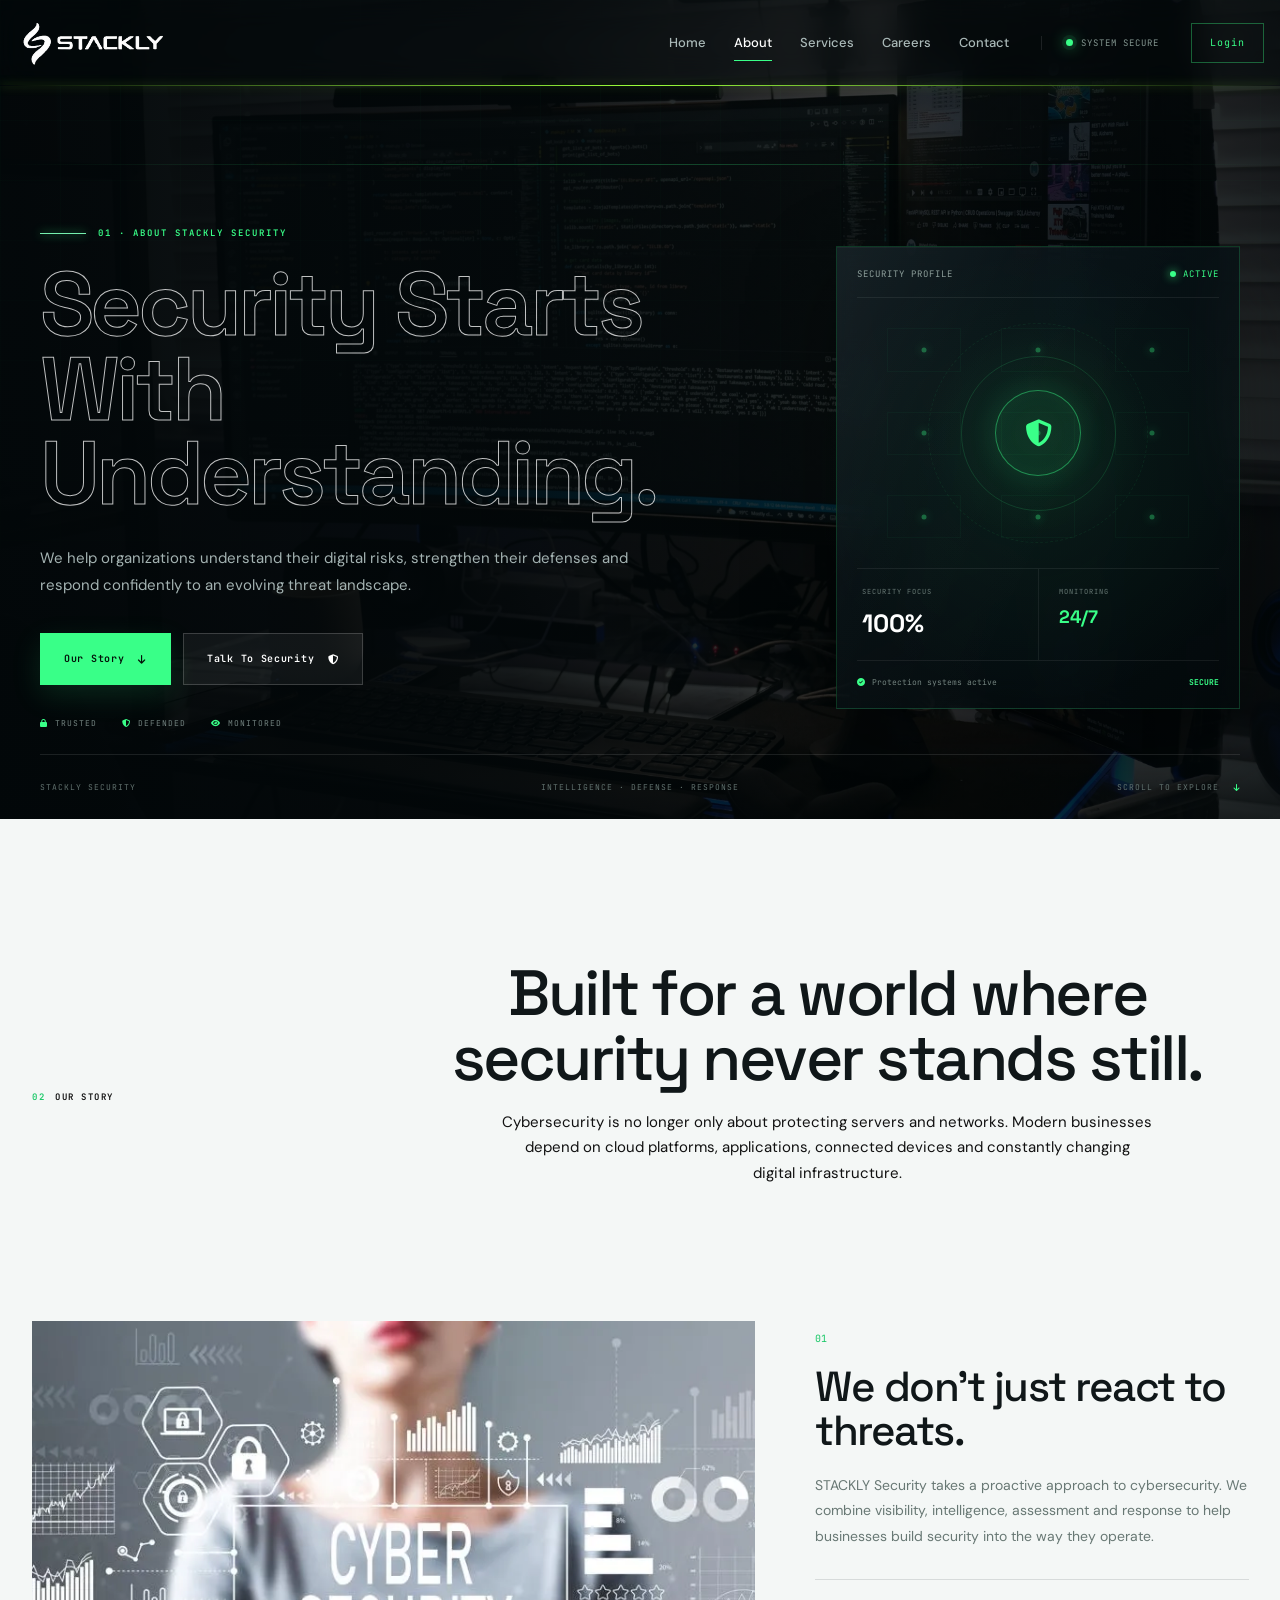
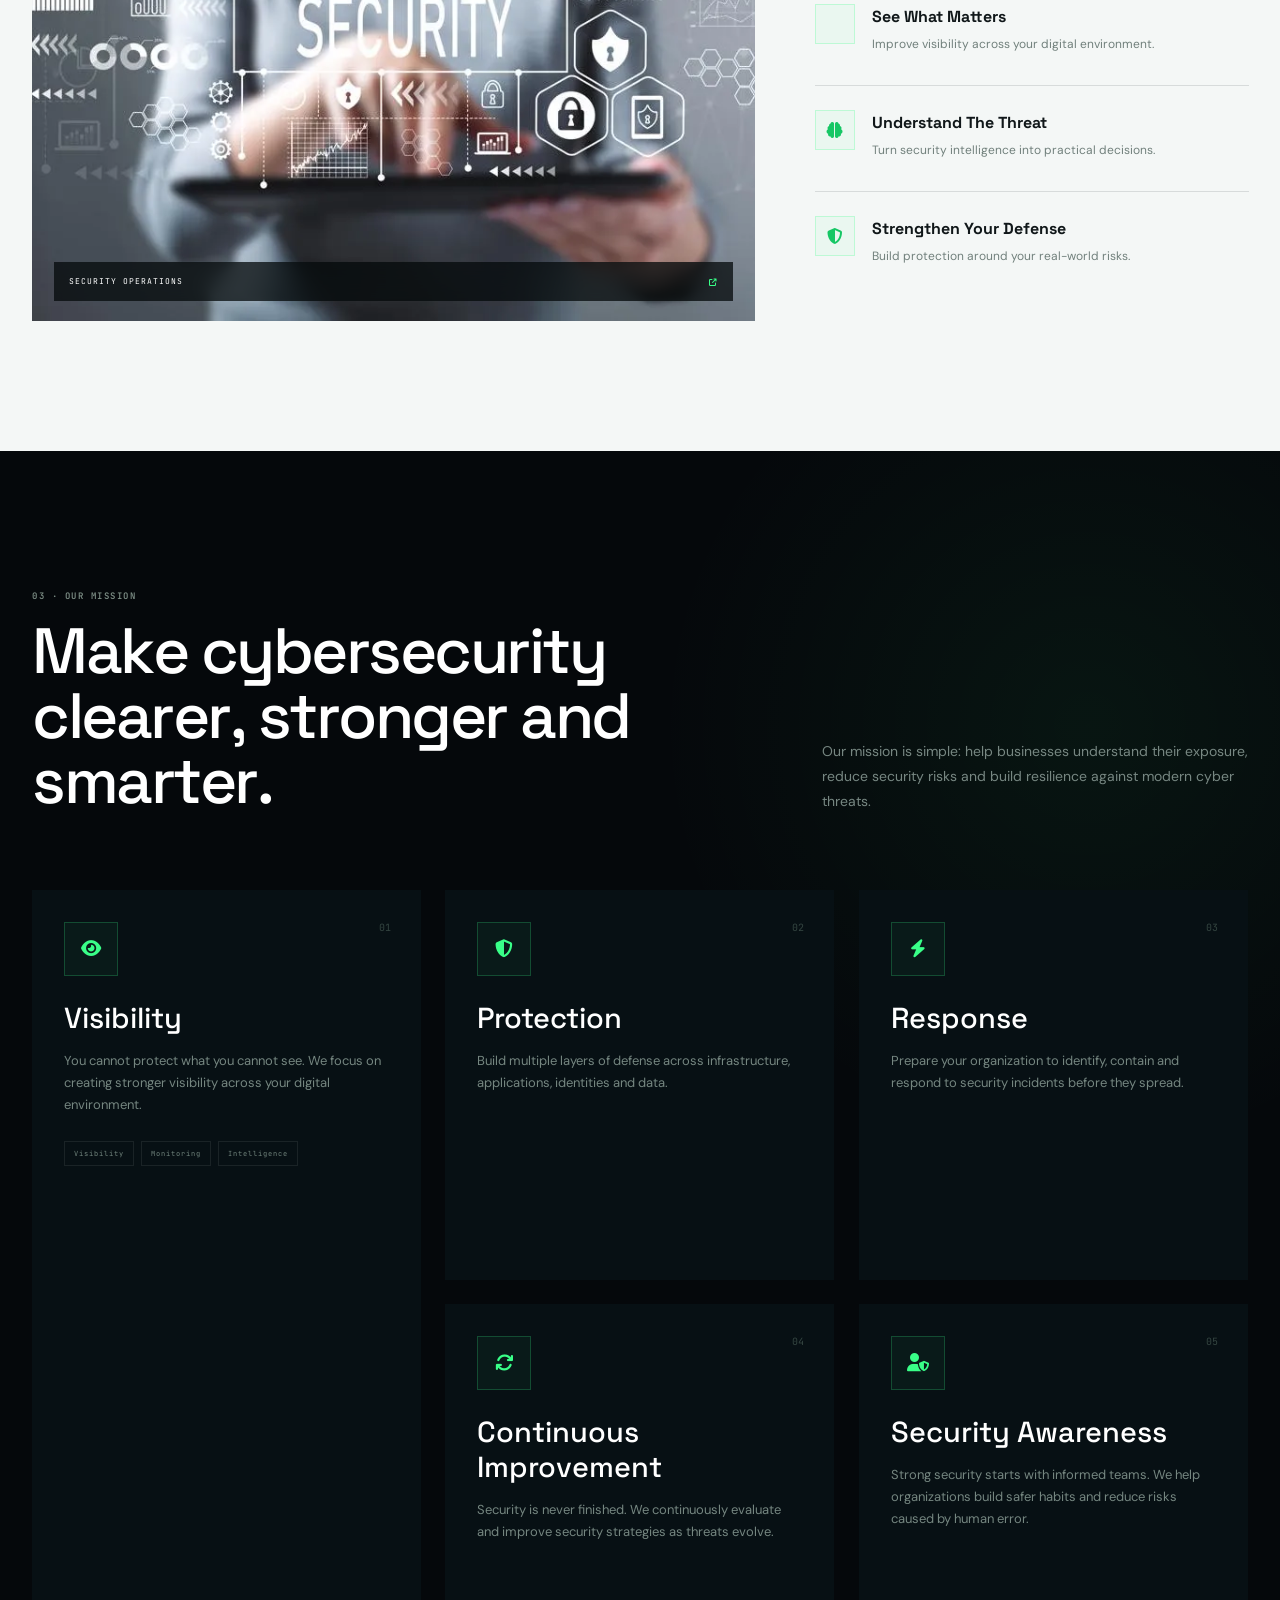
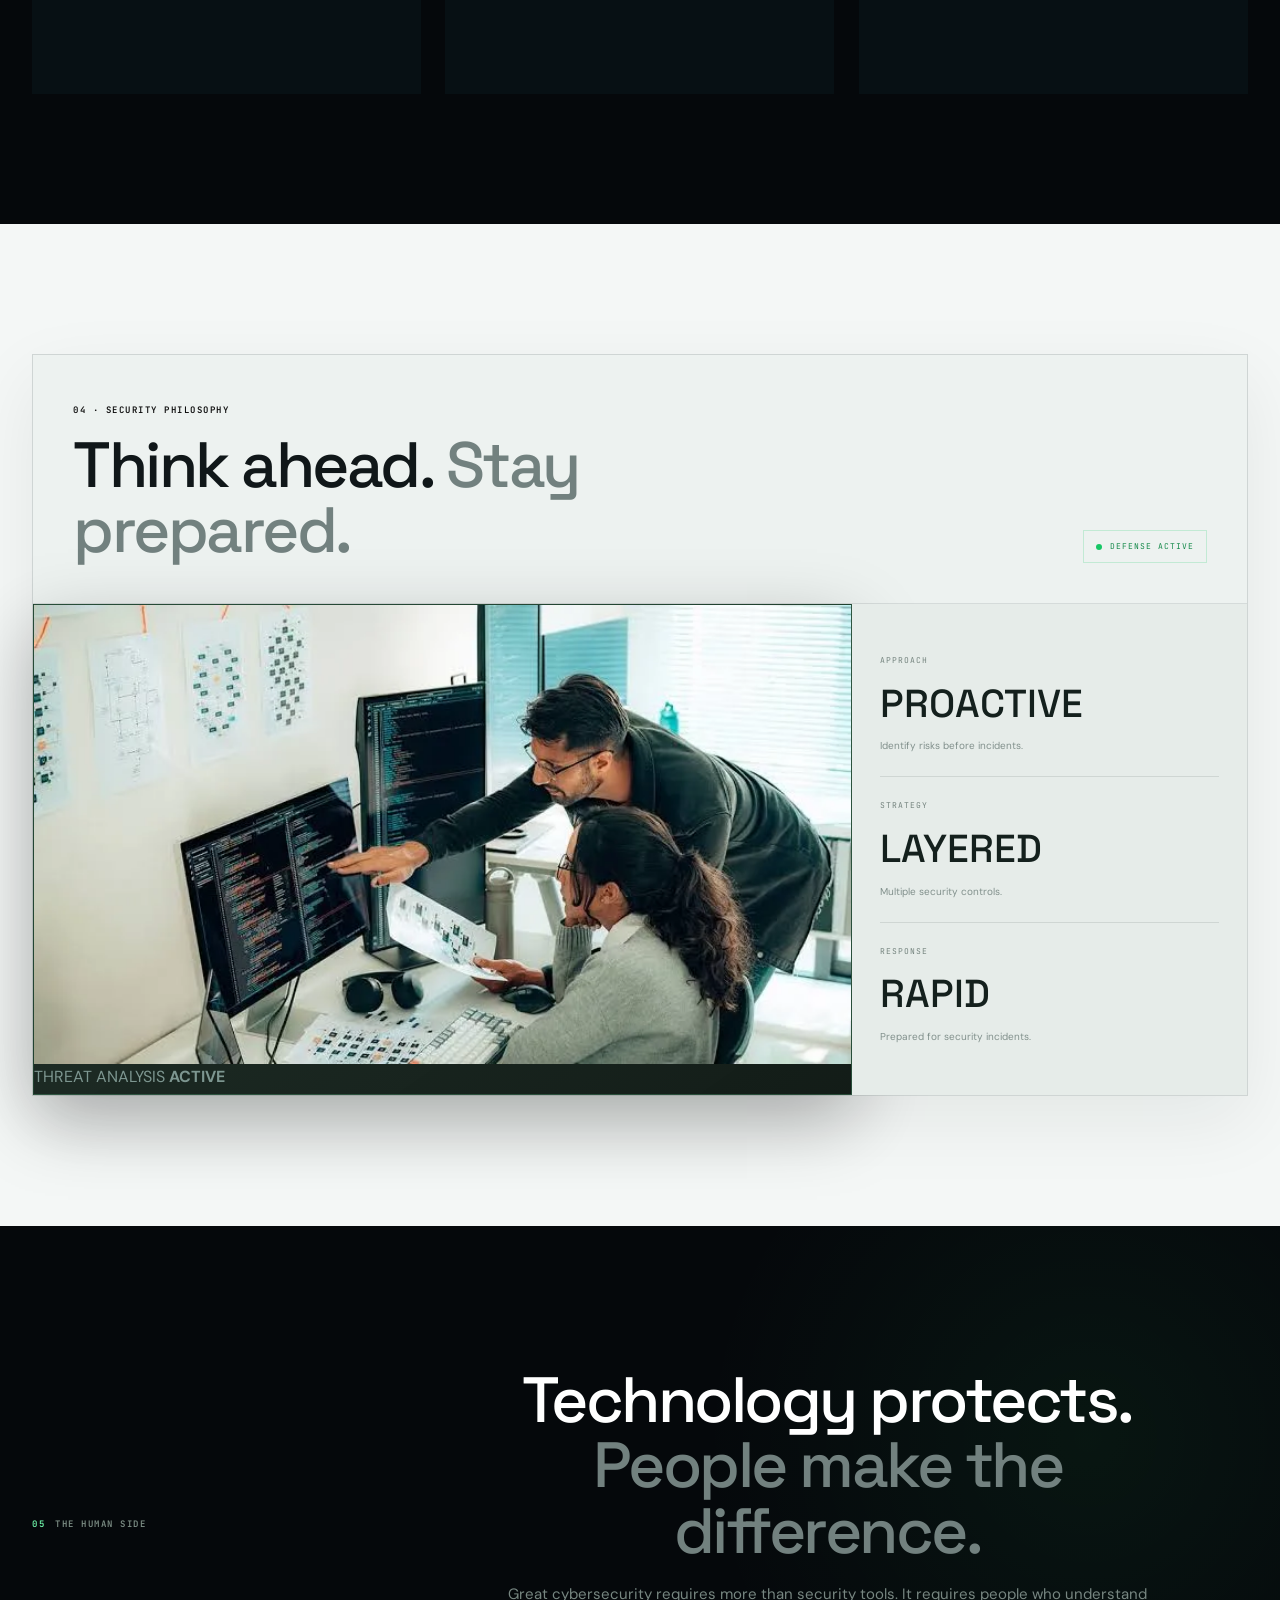
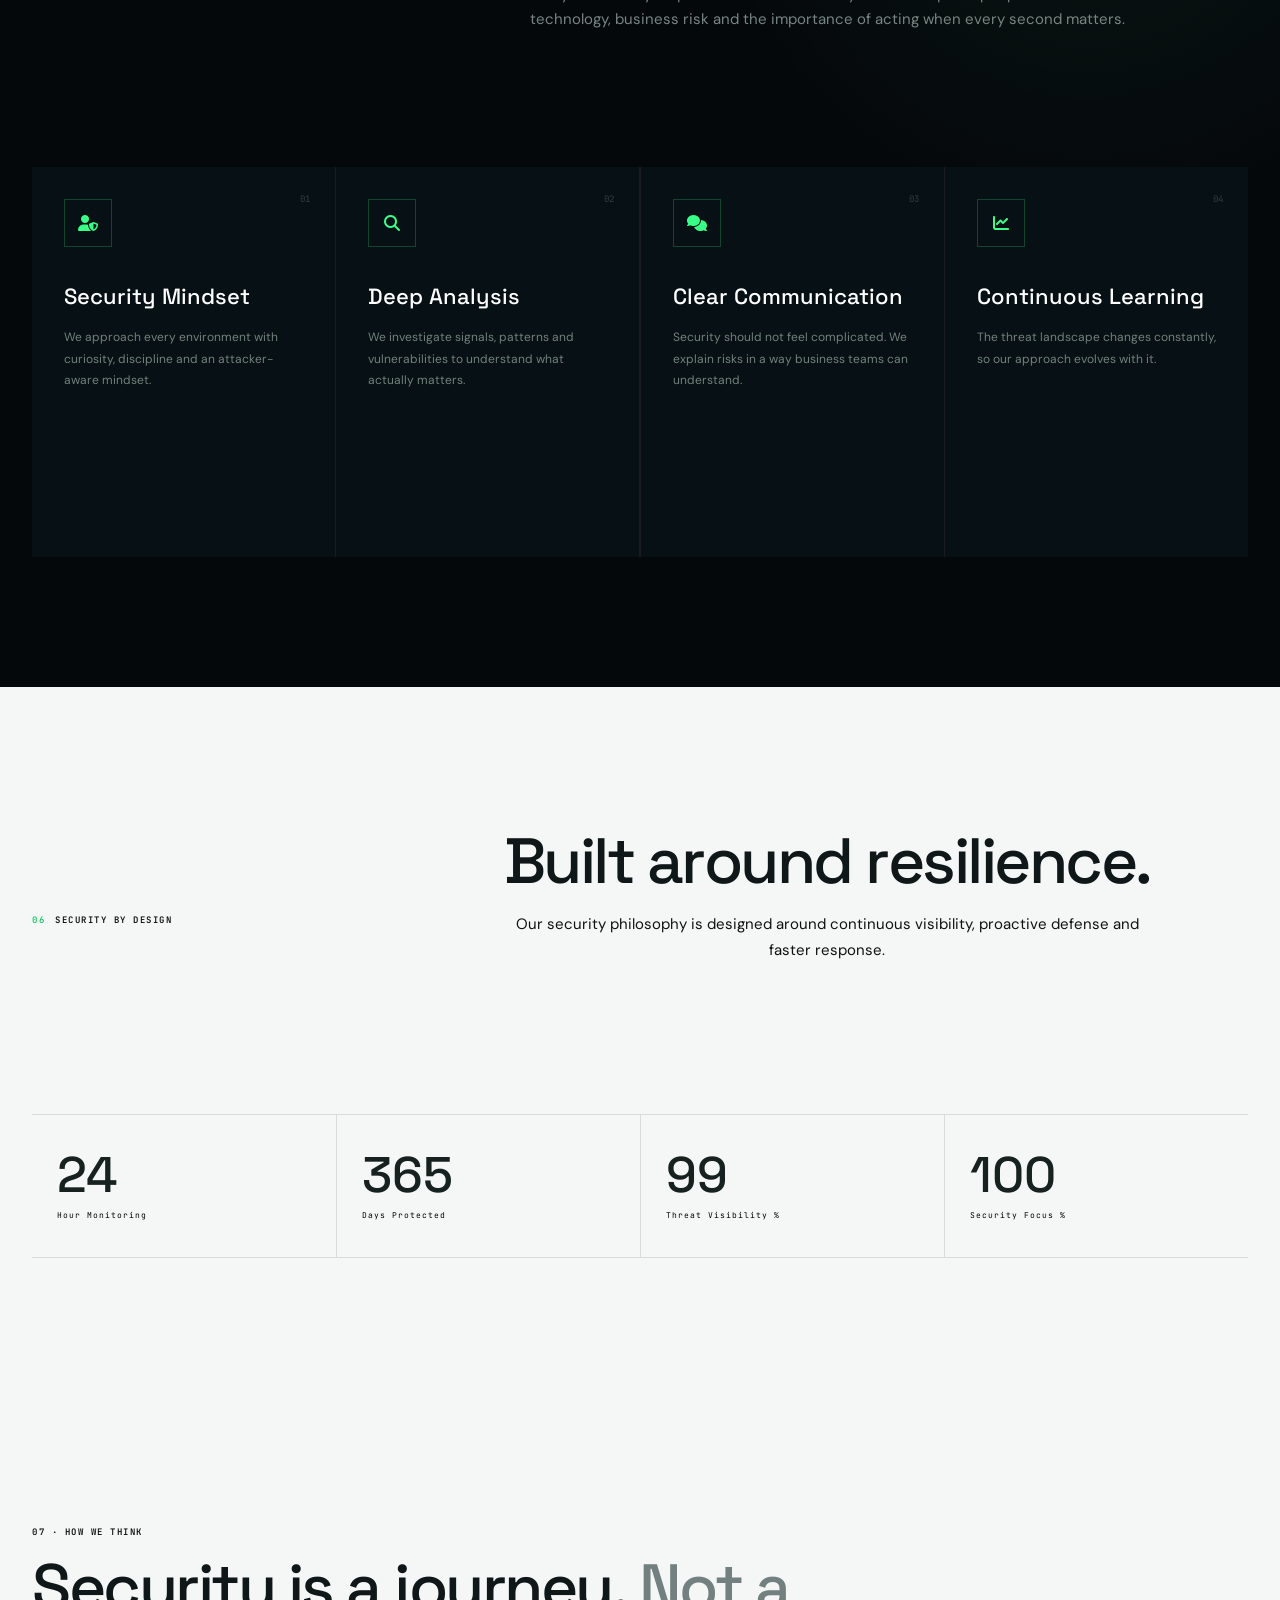
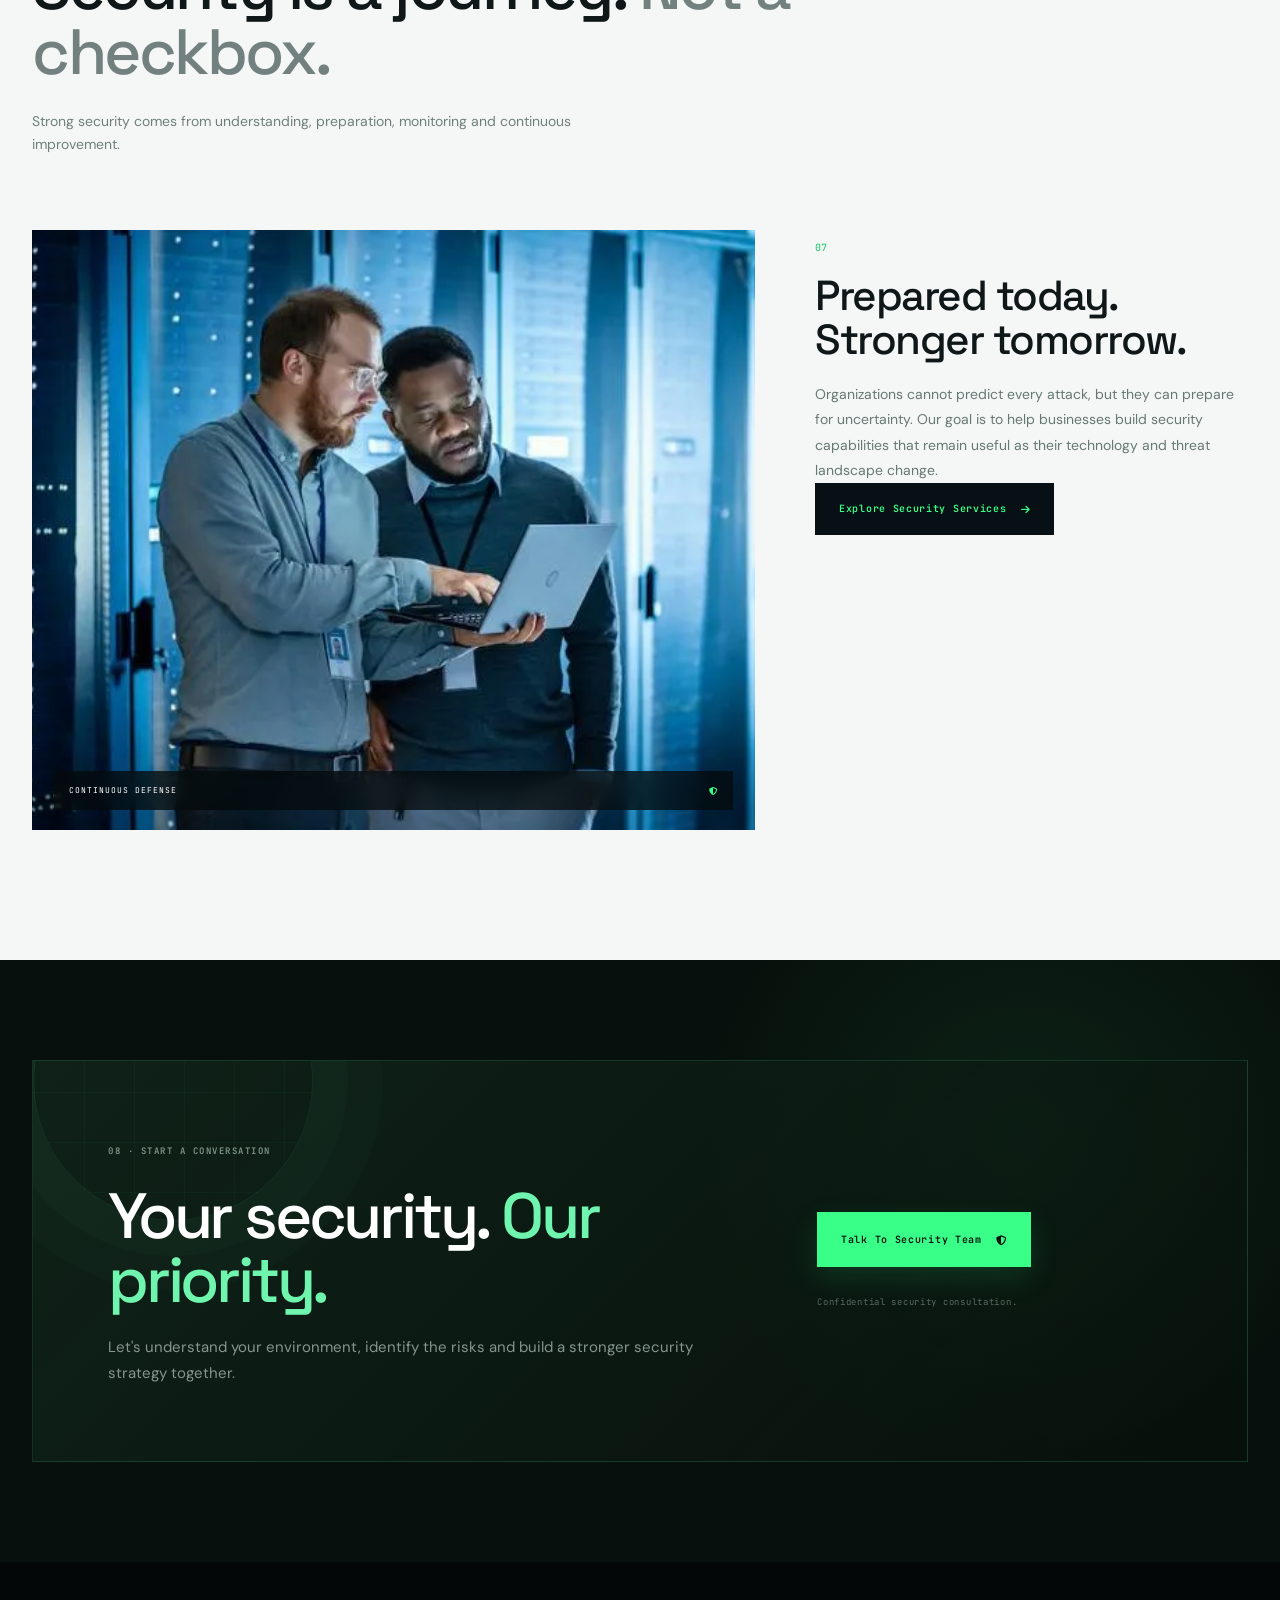
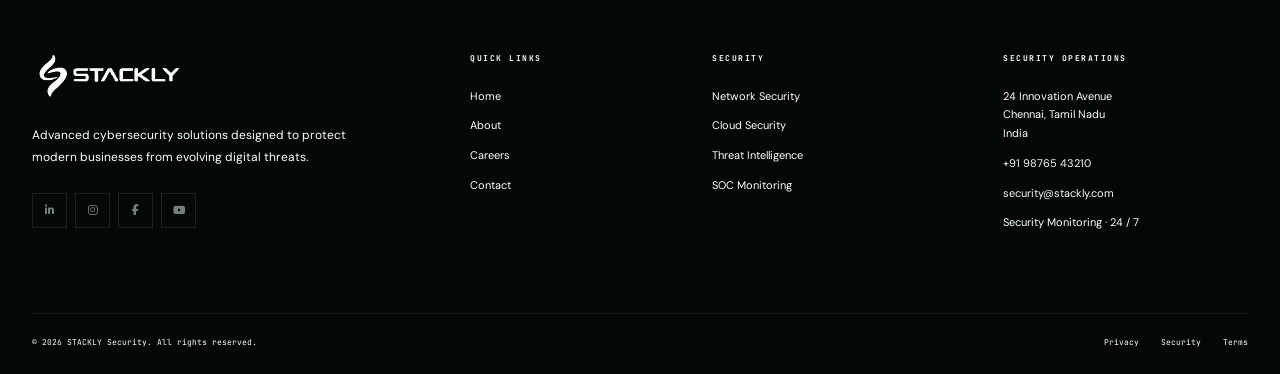
==== commit 019c2253: "add" ====
--- a/about.html
+++ b/about.html
@@ -705,7 +705,7 @@
             >
 
                 <img
-                    src="assets/u5.webp"
+                    src="assets/about2.webp"
                     alt="Cybersecurity team working in security operations center"
                     loading="lazy"
                 >
@@ -1036,6 +1036,37 @@
                 </p>
 
             </article>
+
+            <article 
+    class="service-card reveal-up" 
+>
+
+    <div class="service-number">
+        05
+    </div>
+
+
+    <div class="service-icon">
+
+        <i class="fa-solid fa-user-shield"></i>
+
+    </div>
+
+
+    <h3>
+        Security Awareness
+    </h3>
+
+
+    <p>
+
+        Strong security starts with informed teams.
+        We help organizations build safer habits
+        and reduce risks caused by human error.
+
+    </p>
+
+</article>
 
         </div>
 
@@ -1762,7 +1793,7 @@
             <div class="footer-column reveal">
 
                 <h4>
-                    COMPANY
+                    QUICK LINKS
                 </h4>
 
                 <a href="index.html">
--- a/css/style.css
+++ b/css/style.css
@@ -371,7 +371,7 @@
 
     width: 100%;
 
-    border-bottom: 1px solid rgba(255,255,255,0.08);
+    border-bottom: none;
 
     background: rgba(3,8,10,0.55);
 
@@ -379,14 +379,13 @@
     -webkit-backdrop-filter: blur(16px);
 
     transition:
-        background var(--transition),
-        border-color var(--transition);
+        background var(--transition);
 }
 
 .site-header.scrolled {
     position: fixed;
     background: rgba(3,8,10,0.92);
-    border-bottom-color: rgba(57,255,136,0.12);
+    border-bottom: none;
 }
 
 .navbar {
@@ -1356,7 +1355,7 @@
     align-items: center;
     gap: 10px;
 
-    color: #61716e;
+    color: #0e0e0e;
 
     font-family: var(--font-mono);
     font-size: 9px;
@@ -1395,7 +1394,7 @@
 
     margin-top: 28px;
 
-    color: #687874;
+    color: #111111;
 
     font-size: 15px;
     line-height: 1.8;
@@ -1575,7 +1574,7 @@
 
     margin-top: 9px;
 
-    color: #73817e;
+    color: #040404;
 
     font-family: var(--font-mono);
     font-size: 8px;
@@ -1611,24 +1610,22 @@
 
 .services-grid {
     margin-top: 75px;
-
     display: grid;
     grid-template-columns: repeat(2, 1fr);
-    gap: 1px;
-
-    background: rgba(255,255,255,0.08);
+    gap: 0;
+    row-gap: 0;
+    column-gap: 0;
+    background: transparent;
 }
 
 .service-card {
     position: relative;
-
     min-height: 330px;
-
     padding: 35px;
-
     background: #071014;
-
     overflow: hidden;
+    margin: 0;
+    border: none;
 
     transition:
         background var(--transition),
@@ -2320,7 +2317,7 @@
 
     margin-top: 20px;
 
-    color: #64736f;
+    color: #ffffff;
 
     font-size: 12px;
     line-height: 1.8;
@@ -2367,7 +2364,7 @@
 .footer-column h4 {
     margin-bottom: 22px;
 
-    color: #5c6d68;
+    color: #feffff;
 
     font-family: var(--font-mono);
     font-size: 8px;
@@ -2379,7 +2376,7 @@
 .footer-column span {
     margin-bottom: 11px;
 
-    color: #7c8c88;
+    color: #ffffff;
 
     font-size: 11px;
     font-style: normal;
@@ -2393,7 +2390,7 @@
 }
 
 .footer-contact a {
-    color: #9aa9a5;
+    color: #f8f9f9;
 }
 
 .footer-bottom {
@@ -2406,7 +2403,7 @@
 
     border-top: 1px solid rgba(255,255,255,0.07);
 
-    color: #4d5b58;
+    color: #fcfdfd;
 
     font-family: var(--font-mono);
     font-size: 8px;
@@ -3088,7 +3085,7 @@
     grid-template-columns:
         repeat(3, minmax(0, 1fr));
 
-    gap: 1px;
+    gap: 20px;
 
     background: rgba(120,255,181,.12);
 
@@ -7060,4 +7057,86 @@
         inset: -8px;
         opacity: 0.2;
     }
+}
+
+
+.navbar::after {
+    content: "";
+    position: absolute;
+    left: 0;
+    bottom: 0;
+    width: 100%;
+    height: 1px;
+    background: linear-gradient(
+        90deg,
+        transparent,
+        #9cff3b,
+        transparent
+    );
+    box-shadow: 0 0 8px rgba(156, 255, 59, 0.5);
+}
+
+
+
+
+
+
+.center-button {
+    margin-top: 55px;
+    display: flex;
+    justify-content: center;
+}
+
+.center-button .btn-outline-light {
+    position: relative;
+    padding: 14px 24px;
+    border: 1px solid var(--cyber);
+    color: var(--cyber);
+    background: rgba(57, 255, 136, 0.04);
+    box-shadow: 0 0 0 rgba(57, 255, 136, 0);
+    transition: all 0.35s ease;
+}
+
+.center-button .btn-outline-light i {
+    margin-left: 8px;
+    transition: transform 0.35s ease;
+}
+
+.center-button .btn-outline-light:hover {
+    color: #071014;
+    background: var(--cyber);
+    border-color: var(--cyber);
+    box-shadow:
+        0 0 15px rgba(57, 255, 136, 0.25),
+        0 0 35px rgba(57, 255, 136, 0.12);
+    transform: translateY(-3px);
+}
+
+.center-button .btn-outline-light:hover i {
+    transform: translateX(5px);
+}
+
+
+
+
+.inner-hero-grid {
+    display: grid;
+    grid-template-columns: 1fr 1fr;
+    align-items: center;
+    justify-items: center;
+    gap: 70px;
+}
+
+.inner-hero-content {
+    width: 100%;
+    max-width: 600px;
+    display: flex;
+    flex-direction: column;
+    justify-content: center;
+}
+
+.hero-floating-card {
+    width: 100%;
+    max-width: 500px;
+    margin: 0 auto;
 }
--- a/css/responsive.css
+++ b/css/responsive.css
@@ -1,127 +1,1018 @@
 /* =========================================================
-   STACKLY SECURITY — RESPONSIVE OVERRIDES
+   CYBERSEC — PRODUCTION-READY RESPONSIVE STYLESHEET
    responsive.css
+   Covers breakpoints: 900px, 768px, 600px, 480px, 414px, 390px, 375px, 360px, 320px
+   Pages: index.html, about.html, services.html, career.html, contact.html
 ========================================================= */
 
-/* Adjust scroll padding to prevent fixed navbar from overlapping anchors */
+/* =========================================================
+   1. GLOBAL RESET & OVERFLOW PREVENTION
+========================================================= */
+
+*,
+*::before,
+*::after {
+    box-sizing: border-box;
+}
+
 html {
-    scroll-padding-top: 96px;
-}
-
-@media (max-width: 900px) {
-    html {
-        scroll-padding-top: 80px;
-    }
-}
-
-@media (max-width: 600px) {
-    html {
-        scroll-padding-top: 70px;
-    }
-}
-
-/* Ensure body doesn't overflow horizontally */
+    scroll-behavior: smooth;
+    scroll-padding-top: 90px;
+    overflow-x: hidden;
+    width: 100%;
+    max-width: 100vw;
+}
+
 body {
+    overflow-x: hidden !important;
+    width: 100% !important;
+    max-width: 100vw !important;
+    position: relative;
+}
+
+.page-wrapper {
     overflow-x: hidden;
-}
-
-/* Header & Navbar adjustments when scrolling and fixed */
+    width: 100%;
+    max-width: 100%;
+}
+
+img,
+svg,
+video,
+canvas {
+    max-width: 100%;
+    height: auto;
+}
+
+/* Background elements & scan lines containment */
+.cyber-grid,
+.hero-scan-line,
+.hero-background,
+.hero-overlay,
+.inner-hero-background,
+.inner-hero-overlay,
+.page-hero-background,
+.page-hero-overlay,
+.error-background,
+.error-grid,
+.error-scan-line {
+    max-width: 100vw !important;
+    overflow: hidden !important;
+    pointer-events: none;
+}
+
+/* Section container standard responsive sizing */
+.section-container {
+    width: 100%;
+    max-width: 1320px;
+    margin: 0 auto;
+    padding-left: clamp(16px, 4vw, 32px);
+    padding-right: clamp(16px, 4vw, 32px);
+    box-sizing: border-box;
+}
+
+/* =========================================================
+   2. HEADER & MOBILE NAVIGATION (ALL 5 PAGES)
+========================================================= */
+
 .site-header {
-    position: fixed !important; /* Ensure fixed position */
+    position: fixed !important;
     left: 0;
     right: 0;
     top: 0;
-    width: 100%;
+    width: 100% !important;
+    max-width: 100vw !important;
     z-index: 9999;
+    box-sizing: border-box;
+    display: flex;
+    justify-content: center;
 }
 
 .site-header .navbar {
-    transition: min-height 0.35s ease, padding 0.35s ease;
-}
-
-/* Scrolled compact treatment */
-.site-header.scrolled .navbar {
-    min-height: 68px !important;
-}
-
-/* Toggle mobile navbar elements on tablet/mobile screens */
+    width: min(1400px, calc(100% - 32px)) !important;
+    margin: 0 auto;
+    box-sizing: border-box;
+    transition: min-height 0.35s ease, padding 0.35s ease, background 0.35s ease;
+}
+
+/* Tablet & Mobile Header Behavior (<= 991px) */
 @media (max-width: 991px) {
     .desktop-navigation,
     .security-status,
-    .login-link {
+    .login-link,
+    .navbar .btn,
+    .navbar-actions {
         display: none !important;
     }
-    
+
     .menu-toggle {
         display: flex !important;
-    }
-}
-
-/* Mobile responsive menu alignments */
+        align-items: center;
+        justify-content: center;
+        flex-direction: column;
+        gap: 5px;
+        width: 44px;
+        height: 44px;
+        min-width: 44px;
+        min-height: 44px;
+        border: 1px solid rgba(57, 255, 136, 0.3);
+        background: rgba(7, 15, 18, 0.85);
+        border-radius: 8px;
+        cursor: pointer;
+        padding: 0;
+        z-index: 100;
+        margin-left: auto;
+    }
+
+    .menu-toggle span {
+        display: block;
+        width: 20px;
+        height: 2px;
+        background: var(--cyber, #39ff88);
+        transition: transform 0.3s ease, opacity 0.3s ease;
+    }
+
+    /* Mobile Sidebar Menu */
+    .mobile-sidebar {
+        width: min(340px, 85vw) !important;
+        max-width: 100% !important;
+        box-sizing: border-box !important;
+        height: 100vh !important;
+        overflow-y: auto !important;
+        -webkit-overflow-scrolling: touch;
+    }
+
+    .mobile-sidebar .mobile-menu a {
+        min-height: 46px;
+        display: flex;
+        align-items: center;
+        padding: 10px 16px;
+        font-size: 15px;
+        border-radius: 6px;
+        box-sizing: border-box;
+        word-break: break-word;
+    }
+}
+
 @media (max-width: 768px) {
+    html {
+        scroll-padding-top: 80px;
+    }
+
     .site-header .navbar {
-        min-height: 74px;
-        width: min(1400px, calc(100% - 32px));
-    }
-    
+        min-height: 66px !important;
+        padding: 0 16px !important;
+        width: calc(100% - 24px) !important;
+    }
+
     .site-header.scrolled .navbar {
+        min-height: 58px !important;
+    }
+
+    .brand-main {
+        font-size: 17px !important;
+        letter-spacing: 0.5px;
+    }
+
+    .brand-sub {
+        font-size: 7px !important;
+        letter-spacing: 1.5px;
+    }
+}
+
+@media (max-width: 480px) {
+    html {
+        scroll-padding-top: 72px;
+    }
+
+    .site-header .navbar {
         min-height: 60px !important;
-    }
-    
+        padding: 0 12px !important;
+        width: calc(100% - 16px) !important;
+    }
+
+    .site-header.scrolled .navbar {
+        min-height: 54px !important;
+    }
+
+    .brand-logo {
+        width: 32px !important;
+        height: 32px !important;
+    }
+
     .brand-main {
-        font-size: 18px !important;
-    }
-    
+        font-size: 15px !important;
+    }
+
     .brand-sub {
-        font-size: 7.5px !important;
-    }
-    
-    /* Ensure no overlapping of hero elements */
-    .hero-container {
-        padding-top: 110px !important;
-    }
-}
-
+        font-size: 6.5px !important;
+    }
+}
+
+/* =========================================================
+   3. HERO SECTIONS (ALL 5 PAGES)
+========================================================= */
+
+/* Base responsive padding for all hero sections */
+.hero-section,
+.inner-hero,
+.page-hero,
+.about-hero,
+.services-page-hero,
+.career-hero,
+.contact-hero {
+    padding-top: clamp(96px, 14vh, 140px) !important;
+    padding-bottom: clamp(40px, 7vw, 90px) !important;
+    min-height: auto !important;
+    width: 100% !important;
+    box-sizing: border-box !important;
+    overflow: hidden !important;
+}
+
+/* Hero container grids stack on <= 991px */
+@media (max-width: 991px) {
+    .hero-container,
+    .inner-hero-grid,
+    .page-hero-container,
+    .services-page-hero .section-container {
+        display: flex !important;
+        flex-direction: column !important;
+        grid-template-columns: 1fr !important;
+        gap: clamp(28px, 5vw, 44px) !important;
+        width: 100% !important;
+        max-width: 100% !important;
+        box-sizing: border-box !important;
+    }
+
+    .hero-content,
+    .inner-hero-content,
+    .page-hero-content {
+        width: 100% !important;
+        max-width: 100% !important;
+        margin: 0 !important;
+        text-align: left;
+    }
+
+    .hero-image,
+    .inner-hero-image,
+    .page-hero-image,
+    .hero-floating-card,
+    .reveal-security-card {
+        width: 100% !important;
+        max-width: min(560px, 100%) !important;
+        margin: 0 auto !important;
+        box-sizing: border-box !important;
+    }
+
+    .hero-title,
+    .page-hero-title {
+        font-size: clamp(30px, 6.5vw, 46px) !important;
+        line-height: 1.18 !important;
+        letter-spacing: -0.5px !important;
+        max-width: 100% !important;
+        word-break: break-word !important;
+        overflow-wrap: break-word !important;
+    }
+
+    .hero-description,
+    .page-hero-description {
+        font-size: clamp(14px, 3.5vw, 16.5px) !important;
+        line-height: 1.65 !important;
+        max-width: 100% !important;
+    }
+
+    .hero-buttons {
+        display: flex !important;
+        flex-direction: row !important;
+        flex-wrap: wrap !important;
+        gap: 12px !important;
+        width: 100% !important;
+        margin-top: 24px !important;
+    }
+}
+
+@media (max-width: 600px) {
+    .hero-buttons {
+        flex-direction: column !important;
+        width: 100% !important;
+    }
+
+    .hero-buttons .btn,
+    .hero-buttons a,
+    .hero-buttons button {
+        width: 100% !important;
+        text-align: center !important;
+        justify-content: center !important;
+        min-height: 48px !important;
+        font-size: 14px !important;
+        padding: 12px 20px !important;
+    }
+
+    .hero-eyebrow,
+    .section-label {
+        font-size: 11px !important;
+        letter-spacing: 1.5px !important;
+        padding: 4px 10px !important;
+        max-width: 100% !important;
+        flex-wrap: wrap !important;
+    }
+
+    .hero-trust {
+        flex-direction: column !important;
+        align-items: flex-start !important;
+        gap: 10px !important;
+        width: 100% !important;
+    }
+}
+
+@media (max-width: 375px) {
+    .hero-title,
+    .page-hero-title {
+        font-size: clamp(24px, 7.8vw, 30px) !important;
+        line-height: 1.2 !important;
+    }
+
+    .hero-description,
+    .page-hero-description {
+        font-size: 13.5px !important;
+        line-height: 1.55 !important;
+    }
+}
+
+/* =========================================================
+   4. INDEX / HOME PAGE RESPONSIVENESS
+========================================================= */
+
+@media (max-width: 991px) {
+    /* Intro Section */
+    .intro-grid {
+        display: flex !important;
+        flex-direction: column !important;
+        grid-template-columns: 1fr !important;
+        gap: 32px !important;
+        width: 100% !important;
+    }
+
+    .intro-main-content,
+    .intro-side-content {
+        width: 100% !important;
+        max-width: 100% !important;
+    }
+
+    /* Threat Dashboard Grid */
+    .threat-dashboard-grid {
+        display: flex !important;
+        flex-direction: column !important;
+        grid-template-columns: 1fr !important;
+        gap: 24px !important;
+        width: 100% !important;
+    }
+
+    .threat-terminal,
+    .threat-details-panel {
+        width: 100% !important;
+        max-width: 100% !important;
+    }
+
+    /* Services Grid */
+    .services-grid {
+        grid-template-columns: repeat(2, 1fr) !important;
+        gap: 20px !important;
+        width: 100% !important;
+    }
+
+    /* Why Us Grid */
+    .why-grid {
+        grid-template-columns: repeat(2, 1fr) !important;
+        gap: 20px !important;
+        width: 100% !important;
+    }
+
+    /* Contact CTA Box */
+    .contact-cta-box {
+        display: flex !important;
+        flex-direction: column !important;
+        align-items: center !important;
+        text-align: center !important;
+        gap: 24px !important;
+        padding: clamp(24px, 5vw, 48px) !important;
+        width: 100% !important;
+        box-sizing: border-box !important;
+    }
+
+    .contact-cta-content {
+        width: 100% !important;
+        max-width: 100% !important;
+    }
+
+    .contact-cta-actions {
+        width: 100% !important;
+        display: flex !important;
+        justify-content: center !important;
+    }
+}
+
+@media (max-width: 768px) {
+    /* Section Headings */
+    .section-heading-row {
+        display: flex !important;
+        flex-direction: column !important;
+        align-items: flex-start !important;
+        gap: 14px !important;
+        margin-bottom: clamp(28px, 5vw, 44px) !important;
+        width: 100% !important;
+    }
+
+    .section-title {
+        font-size: clamp(22px, 5.5vw, 32px) !important;
+        line-height: 1.25 !important;
+        word-break: break-word !important;
+    }
+
+    .section-description {
+        font-size: clamp(13.5px, 3.5vw, 15.5px) !important;
+        line-height: 1.6 !important;
+        max-width: 100% !important;
+    }
+
+    /* Process Items */
+    .process-item {
+        display: flex !important;
+        flex-direction: column !important;
+        grid-template-columns: 1fr !important;
+        gap: 16px !important;
+        padding: clamp(18px, 4vw, 28px) !important;
+        width: 100% !important;
+        box-sizing: border-box !important;
+    }
+
+    .process-step-indicator {
+        margin-bottom: 0 !important;
+    }
+
+    /* Stats Grid */
+    .stats-grid {
+        grid-template-columns: repeat(2, 1fr) !important;
+        gap: 16px !important;
+    }
+
+    .stat-item {
+        padding: clamp(16px, 3.5vw, 24px) !important;
+        box-sizing: border-box !important;
+    }
+
+    .stat-number {
+        font-size: clamp(24px, 6vw, 36px) !important;
+    }
+}
+
+@media (max-width: 650px) {
+    .services-grid,
+    .why-grid {
+        grid-template-columns: 1fr !important;
+        gap: 16px !important;
+    }
+
+    .service-card,
+    .why-card {
+        width: 100% !important;
+        box-sizing: border-box !important;
+        padding: clamp(20px, 5vw, 28px) !important;
+    }
+
+    /* Newsletter Box */
+    .newsletter-box {
+        padding: clamp(20px, 5vw, 36px) !important;
+        width: 100% !important;
+        box-sizing: border-box !important;
+    }
+
+    .newsletter-form {
+        display: flex !important;
+        flex-direction: column !important;
+        gap: 12px !important;
+        width: 100% !important;
+    }
+
+    .newsletter-input-wrap {
+        width: 100% !important;
+    }
+
+    .newsletter-form input[type="email"] {
+        width: 100% !important;
+        min-height: 48px !important;
+        font-size: 14px !important;
+        box-sizing: border-box !important;
+    }
+
+    .newsletter-form button,
+    .newsletter-form .btn {
+        width: 100% !important;
+        min-height: 48px !important;
+        justify-content: center !important;
+        text-align: center !important;
+    }
+}
+
+@media (max-width: 400px) {
+    .stats-grid {
+        grid-template-columns: 1fr !important;
+        gap: 12px !important;
+    }
+}
+
+/* =========================================================
+   5. ABOUT PAGE RESPONSIVENESS
+========================================================= */
+
+@media (max-width: 900px) {
+    .about-feature-grid,
+    .story-grid,
+    .mission-grid,
+    .team-grid,
+    .philosophy-grid {
+        display: flex !important;
+        flex-direction: column !important;
+        grid-template-columns: 1fr !important;
+        gap: 28px !important;
+        width: 100% !important;
+    }
+
+    .about-image-wrapper,
+    .mission-image,
+    .story-image {
+        width: 100% !important;
+        max-width: 100% !important;
+        height: auto !important;
+        border-radius: 12px;
+        overflow: hidden;
+    }
+
+    .about-image-wrapper img,
+    .mission-image img,
+    .story-image img {
+        width: 100% !important;
+        height: auto !important;
+        object-fit: cover;
+    }
+}
+
+/* =========================================================
+   6. SERVICES PAGE RESPONSIVENESS
+========================================================= */
+
+@media (max-width: 991px) {
+    .services-detail-grid {
+        grid-template-columns: 1fr !important;
+        gap: 24px !important;
+        width: 100% !important;
+    }
+
+    .service-detail-card {
+        width: 100% !important;
+        box-sizing: border-box !important;
+        padding: clamp(20px, 4.5vw, 32px) !important;
+    }
+
+    .service-badges,
+    .service-tags,
+    .tech-pills {
+        display: flex !important;
+        flex-wrap: wrap !important;
+        gap: 8px !important;
+        width: 100% !important;
+        max-width: 100% !important;
+    }
+
+    .service-badge,
+    .service-tag {
+        font-size: 11px !important;
+        padding: 4px 9px !important;
+        max-width: 100% !important;
+        white-space: normal !important;
+        word-break: break-word !important;
+    }
+
+    .capabilities-grid {
+        grid-template-columns: repeat(2, 1fr) !important;
+        gap: 18px !important;
+        width: 100% !important;
+    }
+
+    .service-feature-layout {
+        display: flex !important;
+        flex-direction: column !important;
+        grid-template-columns: 1fr !important;
+        gap: 28px !important;
+        width: 100% !important;
+    }
+
+    .service-feature-content,
+    .service-feature-image {
+        width: 100% !important;
+        max-width: 100% !important;
+    }
+}
+
+@media (max-width: 650px) {
+    .capabilities-grid {
+        grid-template-columns: 1fr !important;
+        gap: 14px !important;
+    }
+
+    .capability-item {
+        width: 100% !important;
+        box-sizing: border-box !important;
+        padding: clamp(16px, 4vw, 22px) !important;
+    }
+}
+
+/* =========================================================
+   7. CAREER PAGE RESPONSIVENESS
+========================================================= */
+
+@media (max-width: 900px) {
+    .career-intro-grid {
+        display: flex !important;
+        flex-direction: column !important;
+        grid-template-columns: 1fr !important;
+        gap: 28px !important;
+        width: 100% !important;
+    }
+
+    .career-values-grid {
+        grid-template-columns: repeat(2, 1fr) !important;
+        gap: 18px !important;
+        width: 100% !important;
+    }
+
+    .benefits-grid {
+        grid-template-columns: repeat(2, 1fr) !important;
+        gap: 18px !important;
+        width: 100% !important;
+    }
+}
+
+@media (max-width: 768px) {
+    .career-values-grid,
+    .benefits-grid {
+        grid-template-columns: 1fr !important;
+        gap: 16px !important;
+    }
+
+    /* Job Cards Fluid Stacking */
+    .job-card {
+        display: flex !important;
+        flex-direction: column !important;
+        grid-template-columns: 1fr !important;
+        gap: 14px !important;
+        padding: clamp(18px, 4vw, 26px) !important;
+        width: 100% !important;
+        box-sizing: border-box !important;
+        align-items: flex-start !important;
+    }
+
+    .job-card-header {
+        width: 100% !important;
+        display: flex !important;
+        justify-content: space-between !important;
+        align-items: center !important;
+    }
+
+    .job-title {
+        font-size: clamp(17px, 4.5vw, 20px) !important;
+        line-height: 1.3 !important;
+        word-break: break-word !important;
+    }
+
+    .job-info-row,
+    .job-tags {
+        display: flex !important;
+        flex-wrap: wrap !important;
+        gap: 8px !important;
+        width: 100% !important;
+    }
+
+    .job-apply-btn,
+    .job-card .btn {
+        width: 100% !important;
+        margin-top: 8px !important;
+        text-align: center !important;
+        justify-content: center !important;
+        min-height: 44px !important;
+    }
+}
+
+/* =========================================================
+   8. CONTACT PAGE RESPONSIVENESS
+========================================================= */
+
+@media (max-width: 991px) {
+    .contact-intro-grid {
+        display: flex !important;
+        flex-direction: column !important;
+        grid-template-columns: 1fr !important;
+        gap: 28px !important;
+        width: 100% !important;
+    }
+
+    .contact-channels-grid {
+        grid-template-columns: repeat(2, 1fr) !important;
+        gap: 18px !important;
+        width: 100% !important;
+    }
+
+    .contact-form-grid {
+        display: flex !important;
+        flex-direction: column !important;
+        grid-template-columns: 1fr !important;
+        gap: 32px !important;
+        width: 100% !important;
+    }
+
+    .contact-form-side,
+    .contact-form-wrapper {
+        width: 100% !important;
+        max-width: 100% !important;
+    }
+
+    .security-contact-form {
+        width: 100% !important;
+        max-width: 100% !important;
+        padding: clamp(20px, 5vw, 36px) !important;
+        box-sizing: border-box !important;
+    }
+}
+
+@media (max-width: 650px) {
+    .contact-channels-grid {
+        grid-template-columns: 1fr !important;
+        gap: 14px !important;
+    }
+
+    .contact-channel-card {
+        width: 100% !important;
+        box-sizing: border-box !important;
+        padding: clamp(18px, 4.5vw, 26px) !important;
+    }
+
+    /* Contact Form Fields */
+    .form-group {
+        width: 100% !important;
+        margin-bottom: 16px !important;
+    }
+
+    .form-label {
+        font-size: 13px !important;
+        margin-bottom: 6px !important;
+        display: block !important;
+    }
+
+    .form-control,
+    .security-contact-form input,
+    .security-contact-form select,
+    .security-contact-form textarea {
+        width: 100% !important;
+        max-width: 100% !important;
+        min-height: 48px !important;
+        font-size: 14.5px !important;
+        padding: 10px 14px !important;
+        box-sizing: border-box !important;
+        border-radius: 8px !important;
+    }
+
+    .security-contact-form textarea {
+        min-height: 120px !important;
+        resize: vertical !important;
+    }
+
+    .form-submit-btn,
+    .security-contact-form button[type="submit"] {
+        width: 100% !important;
+        min-height: 50px !important;
+        font-size: 14.5px !important;
+        justify-content: center !important;
+        text-align: center !important;
+        padding: 12px 20px !important;
+    }
+
+    .form-note {
+        font-size: 12px !important;
+        line-height: 1.5 !important;
+        text-align: center !important;
+    }
+}
+
+/* =========================================================
+   9. FOOTER RESPONSIVENESS (ALL 5 PAGES)
+========================================================= */
+
+.site-footer {
+    width: 100% !important;
+    box-sizing: border-box !important;
+    overflow: hidden !important;
+}
+
+@media (max-width: 991px) {
+    .footer-main {
+        display: grid !important;
+        grid-template-columns: repeat(2, 1fr) !important;
+        gap: 36px 24px !important;
+        width: 100% !important;
+        box-sizing: border-box !important;
+    }
+
+    .footer-brand {
+        grid-column: span 2;
+        max-width: 100% !important;
+    }
+}
+
+@media (max-width: 600px) {
+    .footer-main {
+        grid-template-columns: 1fr !important;
+        gap: 28px !important;
+    }
+
+    .footer-brand {
+        grid-column: span 1;
+        text-align: left;
+    }
+
+    .footer-column {
+        width: 100% !important;
+    }
+
+    .footer-column h4 {
+        font-size: 14.5px !important;
+        margin-bottom: 12px !important;
+    }
+
+    .footer-column ul li a {
+        font-size: 13.5px !important;
+        padding: 4px 0 !important;
+        display: block;
+    }
+
+    .footer-bottom {
+        display: flex !important;
+        flex-direction: column !important;
+        align-items: center !important;
+        text-align: center !important;
+        gap: 14px !important;
+        padding: 20px 0 !important;
+        width: 100% !important;
+    }
+
+    .footer-socials {
+        display: flex !important;
+        flex-wrap: wrap !important;
+        justify-content: center !important;
+        gap: 10px !important;
+    }
+
+    .footer-socials a {
+        width: 38px !important;
+        height: 38px !important;
+        min-width: 38px !important;
+        min-height: 38px !important;
+    }
+}
+
+/* =========================================================
+   10. TARGETED MOBILE BREAKPOINTS (480px, 414px, 390px, 375px, 360px, 320px)
+========================================================= */
+
+/* Large Mobile (<= 480px) */
 @media (max-width: 480px) {
-    .site-header .navbar {
-        width: min(1400px, calc(100% - 24px));
-    }
-    
-    .hero-container {
-        padding-top: 96px !important;
-    }
-    
-    /* Clamp large text values to prevent overflow */
-    .hero-title {
-        font-size: clamp(32px, 9vw, 46px) !important;
-        letter-spacing: -1px !important;
-    }
-    
+    .section-light,
+    .section-dark,
+    section {
+        padding-top: clamp(40px, 8vw, 64px) !important;
+        padding-bottom: clamp(40px, 8vw, 64px) !important;
+    }
+
     .section-title {
-        font-size: clamp(24px, 7vw, 36px) !important;
-    }
-    
-    .hero-buttons {
-        flex-direction: column;
-        width: 100%;
-        gap: 12px !important;
-    }
-    
-    .hero-buttons .btn {
-        width: 100%;
-    }
-}
-
-/* General improvements to grids and layouts */
-.intro-grid,
-.services-grid,
-.why-grid,
-.process-grid,
-.careers-grid,
-.contact-grid {
-    max-width: 100%;
-}
-
-img {
-    height: auto;
-}
+        font-size: clamp(20px, 6vw, 26px) !important;
+    }
+
+    .btn,
+    button.btn,
+    a.btn {
+        min-height: 46px;
+        padding: 10px 16px;
+        font-size: 13.5px;
+    }
+
+    .preloader-visual {
+        transform: scale(0.85);
+    }
+}
+
+/* Standard Mobile (<= 390px) */
+@media (max-width: 390px) {
+    .section-container {
+        padding-left: 14px !important;
+        padding-right: 14px !important;
+    }
+
+    .hero-title,
+    .page-hero-title {
+        font-size: clamp(23px, 7.5vw, 28px) !important;
+    }
+
+    .hero-description,
+    .page-hero-description {
+        font-size: 13px !important;
+    }
+
+    .card,
+    .service-card,
+    .why-card,
+    .process-item,
+    .job-card,
+    .contact-channel-card,
+    .stat-item {
+        padding: 16px !important;
+    }
+
+    .btn,
+    button.btn,
+    a.btn {
+        font-size: 13px !important;
+        padding: 10px 14px !important;
+    }
+}
+
+/* Small Mobile (<= 360px) */
+@media (max-width: 360px) {
+    .section-container {
+        padding-left: 12px !important;
+        padding-right: 12px !important;
+    }
+
+    .hero-title,
+    .page-hero-title {
+        font-size: 22px !important;
+    }
+
+    .brand-main {
+        font-size: 14px !important;
+    }
+
+    .brand-sub {
+        display: none;
+    }
+
+    .menu-toggle {
+        width: 38px !important;
+        height: 38px !important;
+        min-width: 38px !important;
+        min-height: 38px !important;
+    }
+
+    .mobile-sidebar {
+        width: 90vw !important;
+    }
+}
+
+/* Ultra-Compact Mobile (<= 320px) */
+@media (max-width: 320px) {
+    .section-container {
+        padding-left: 10px !important;
+        padding-right: 10px !important;
+    }
+
+    .hero-title,
+    .page-hero-title {
+        font-size: 20px !important;
+        letter-spacing: -0.3px !important;
+    }
+
+    .hero-description,
+    .page-hero-description {
+        font-size: 12.5px !important;
+    }
+
+    .section-title {
+        font-size: 19px !important;
+    }
+
+    .card,
+    .service-card,
+    .why-card,
+    .process-item,
+    .job-card,
+    .contact-channel-card,
+    .stat-item {
+        padding: 12px !important;
+    }
+
+    .btn,
+    button.btn,
+    a.btn {
+        font-size: 12.5px !important;
+        padding: 9px 12px !important;
+        letter-spacing: 0 !important;
+    }
+}
--- a/css/animations.css
+++ b/css/animations.css
@@ -503,3 +503,5 @@
         transform: none !important;
     }
 }
+
+
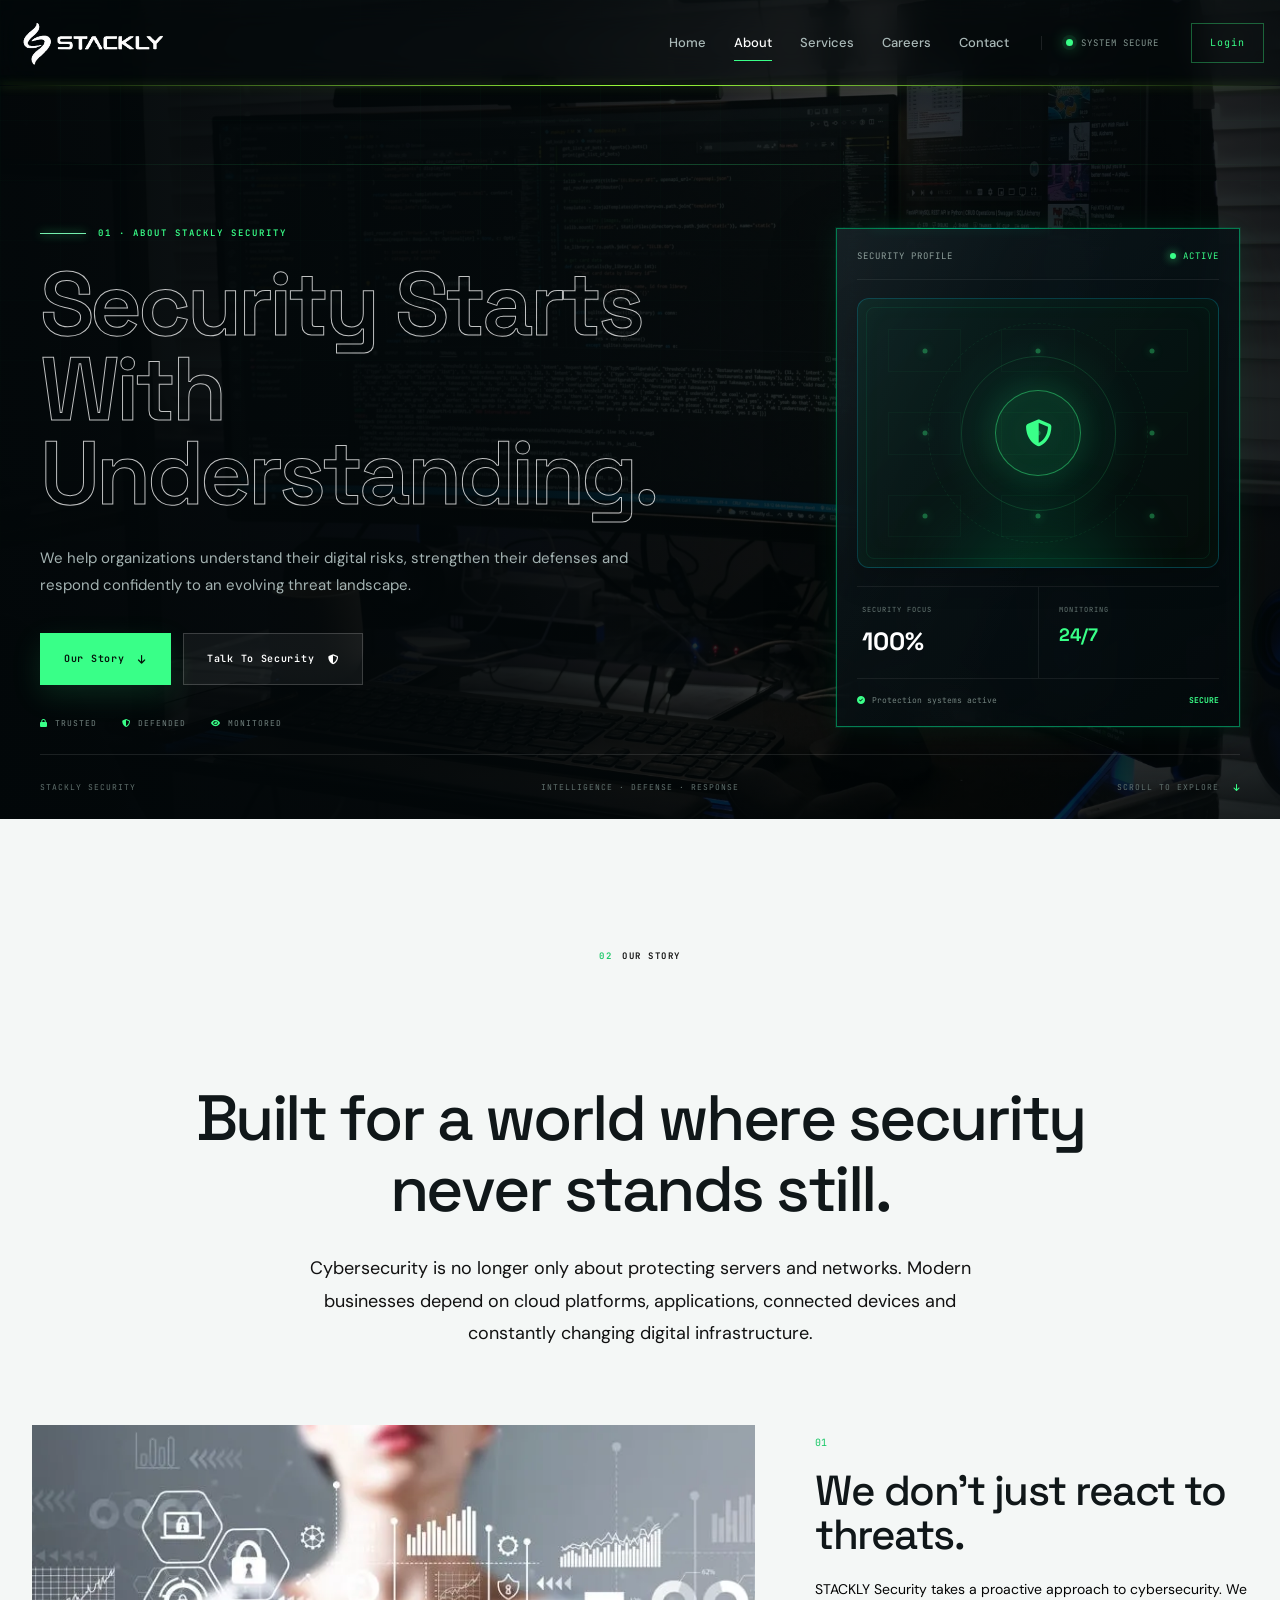
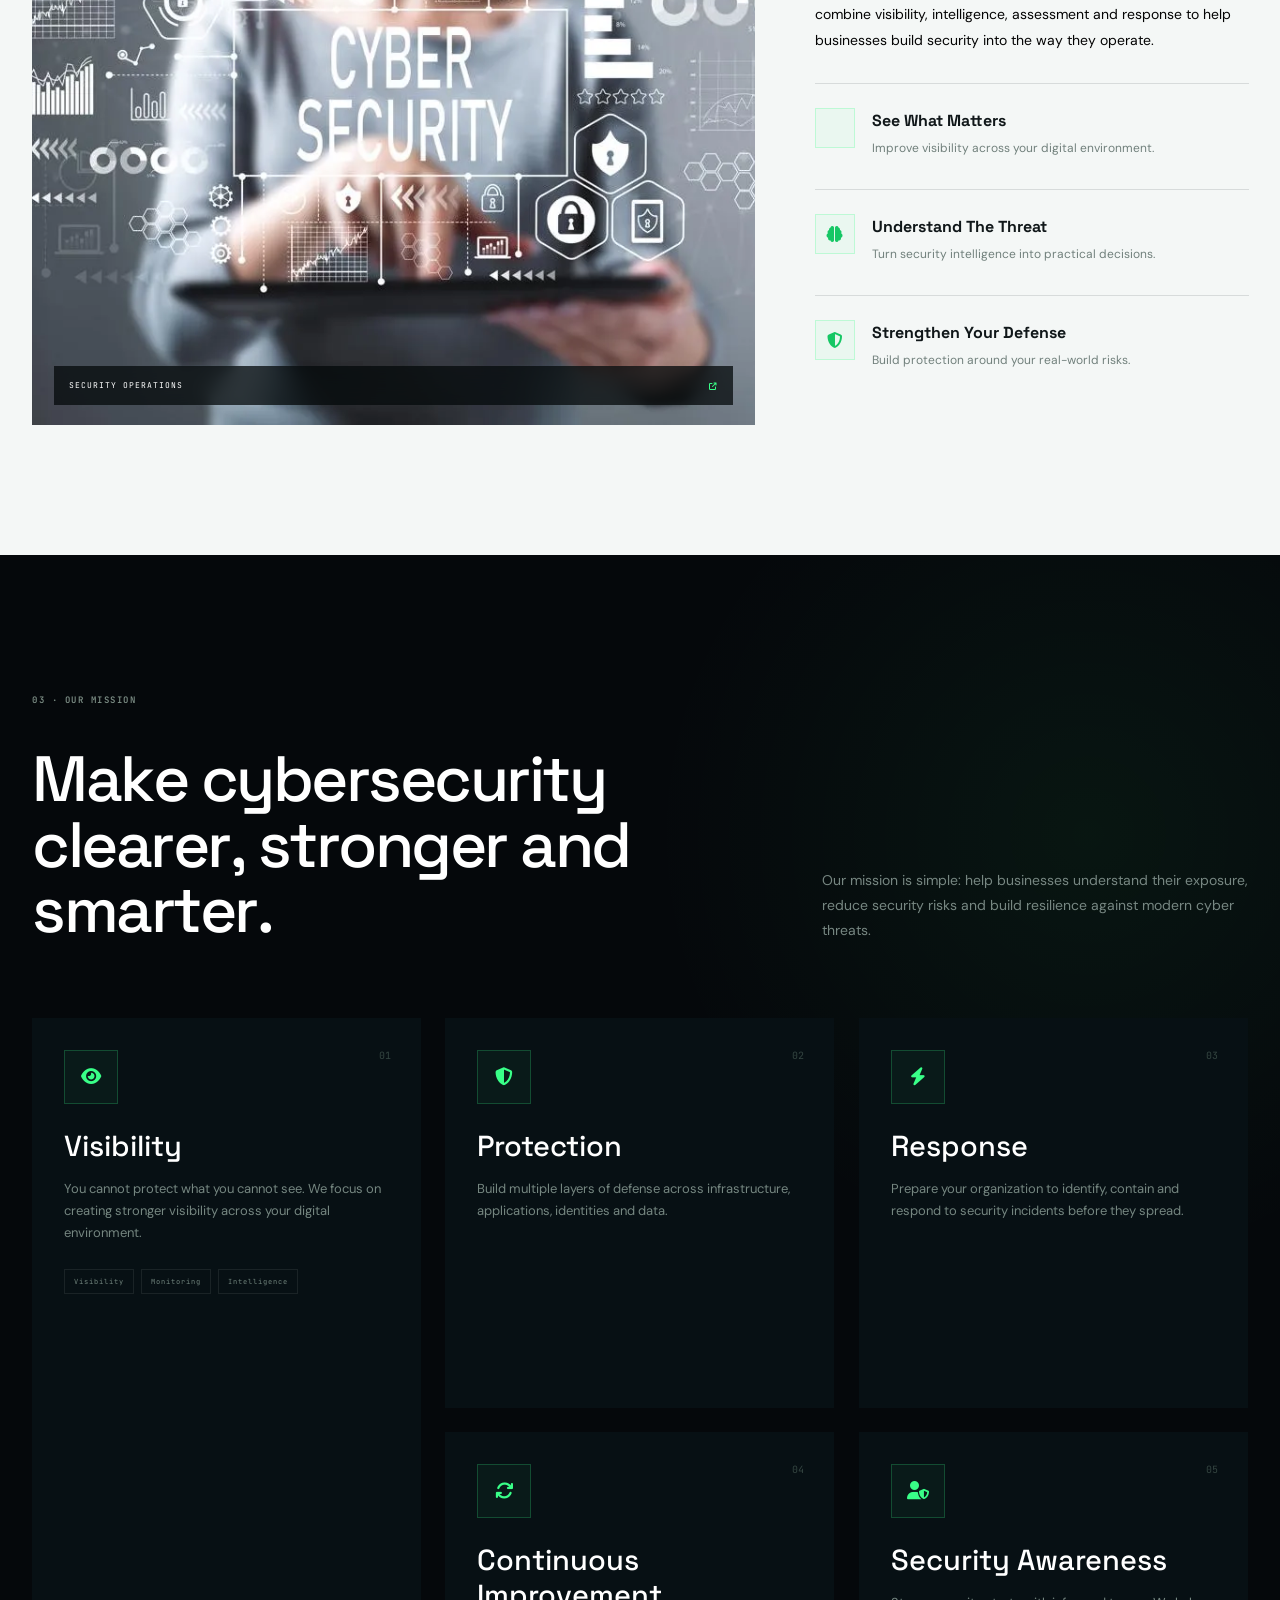
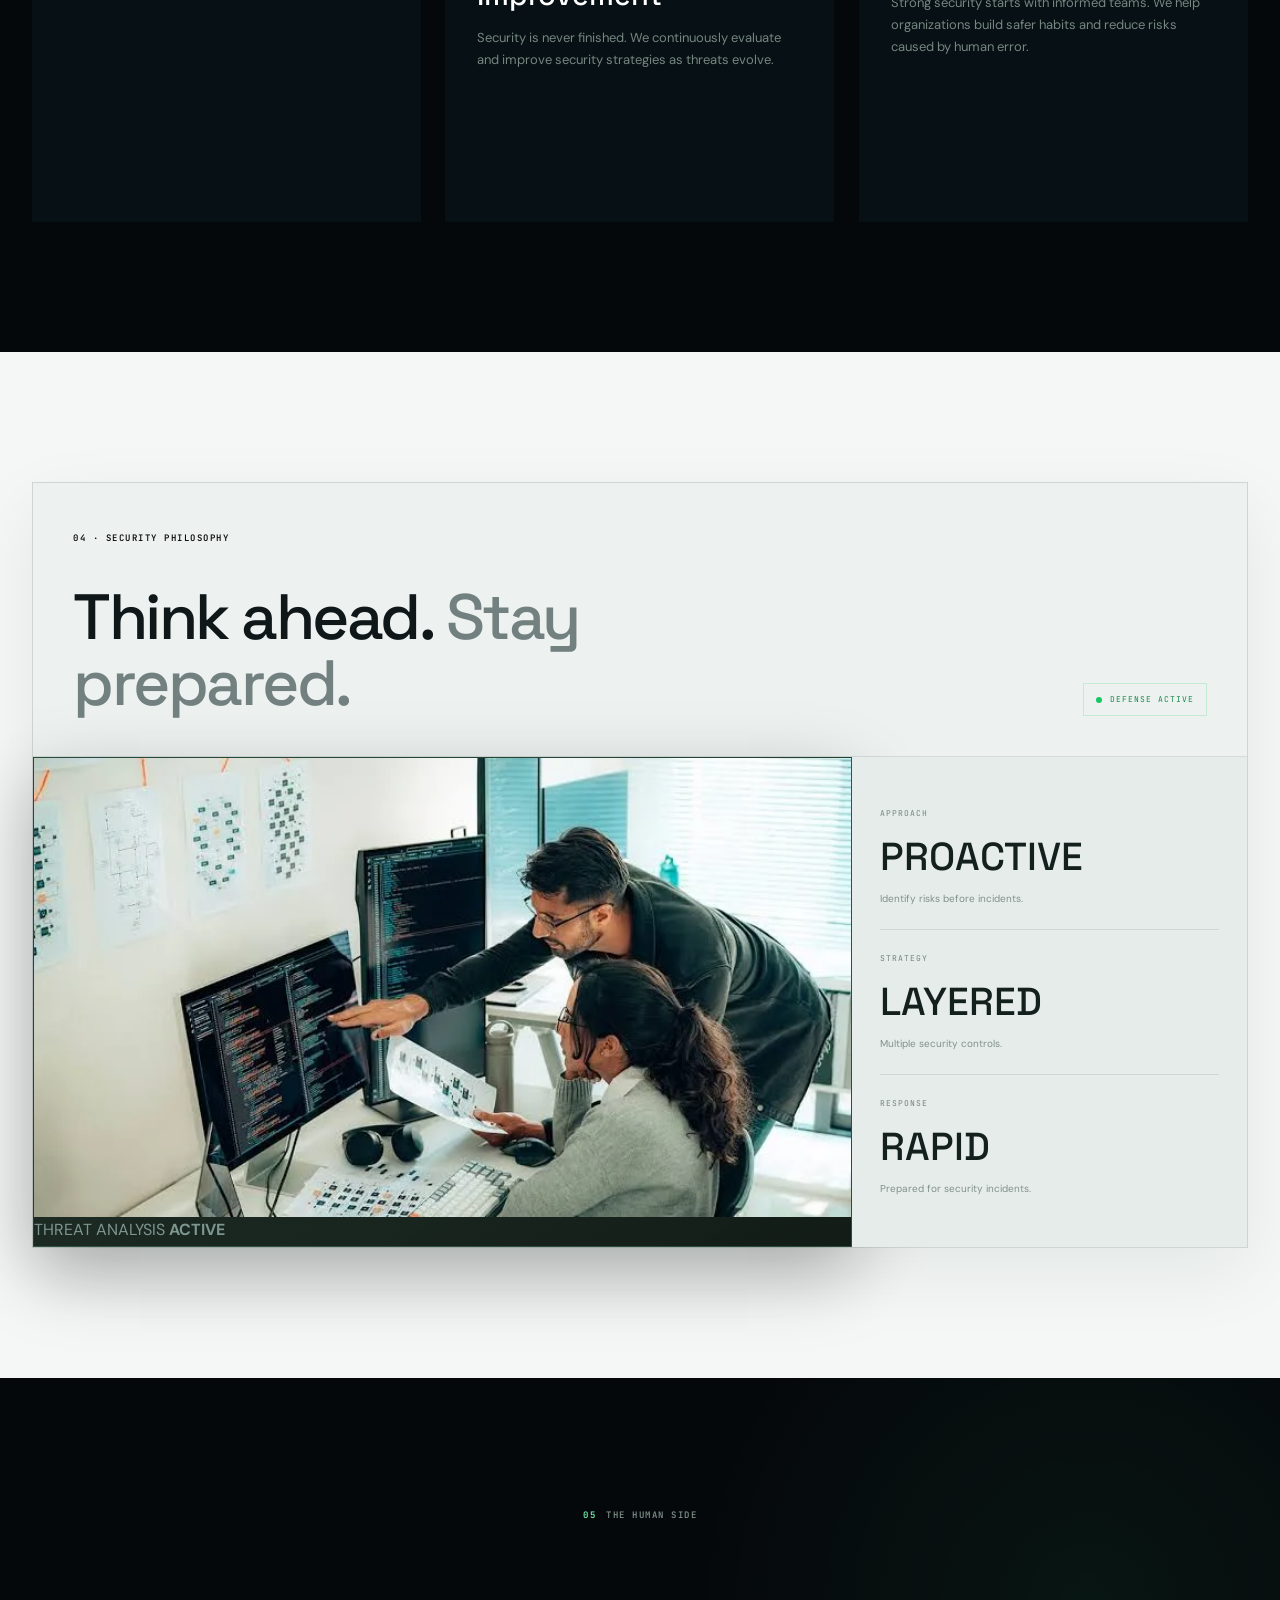
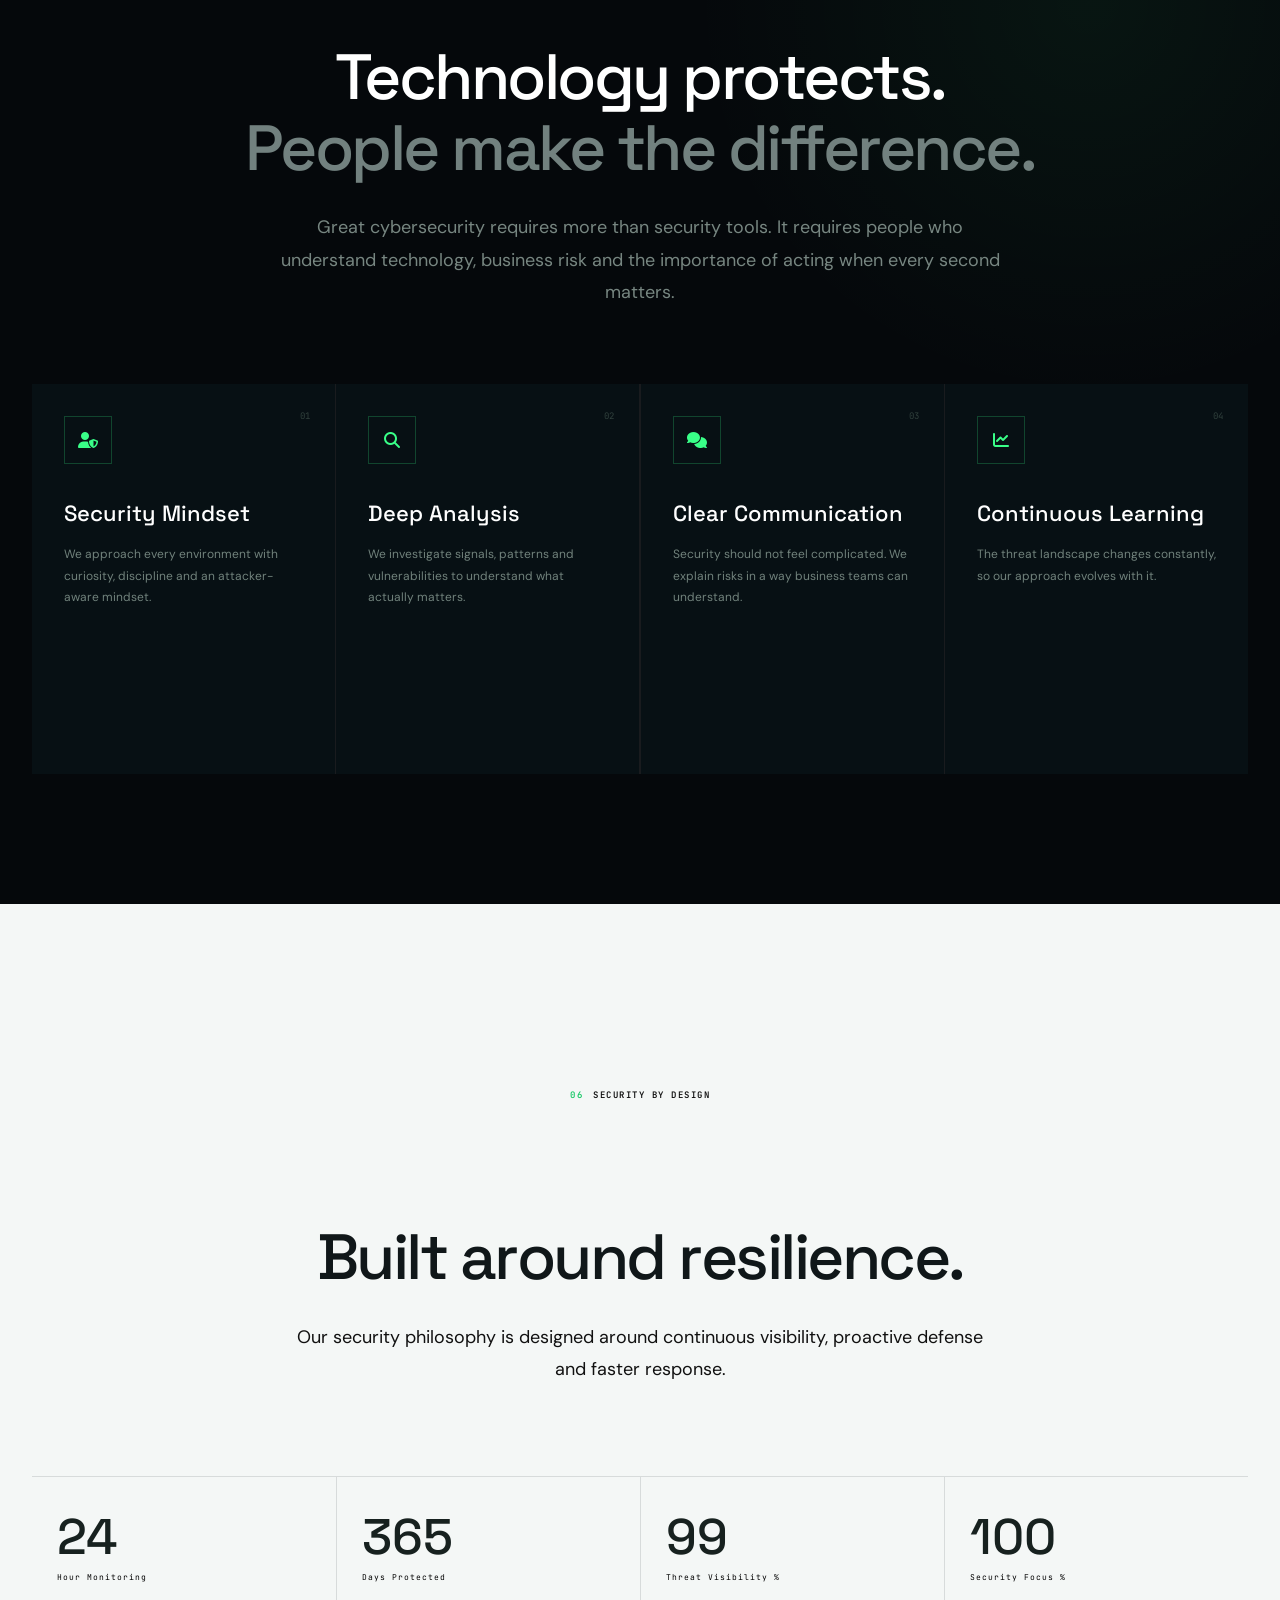
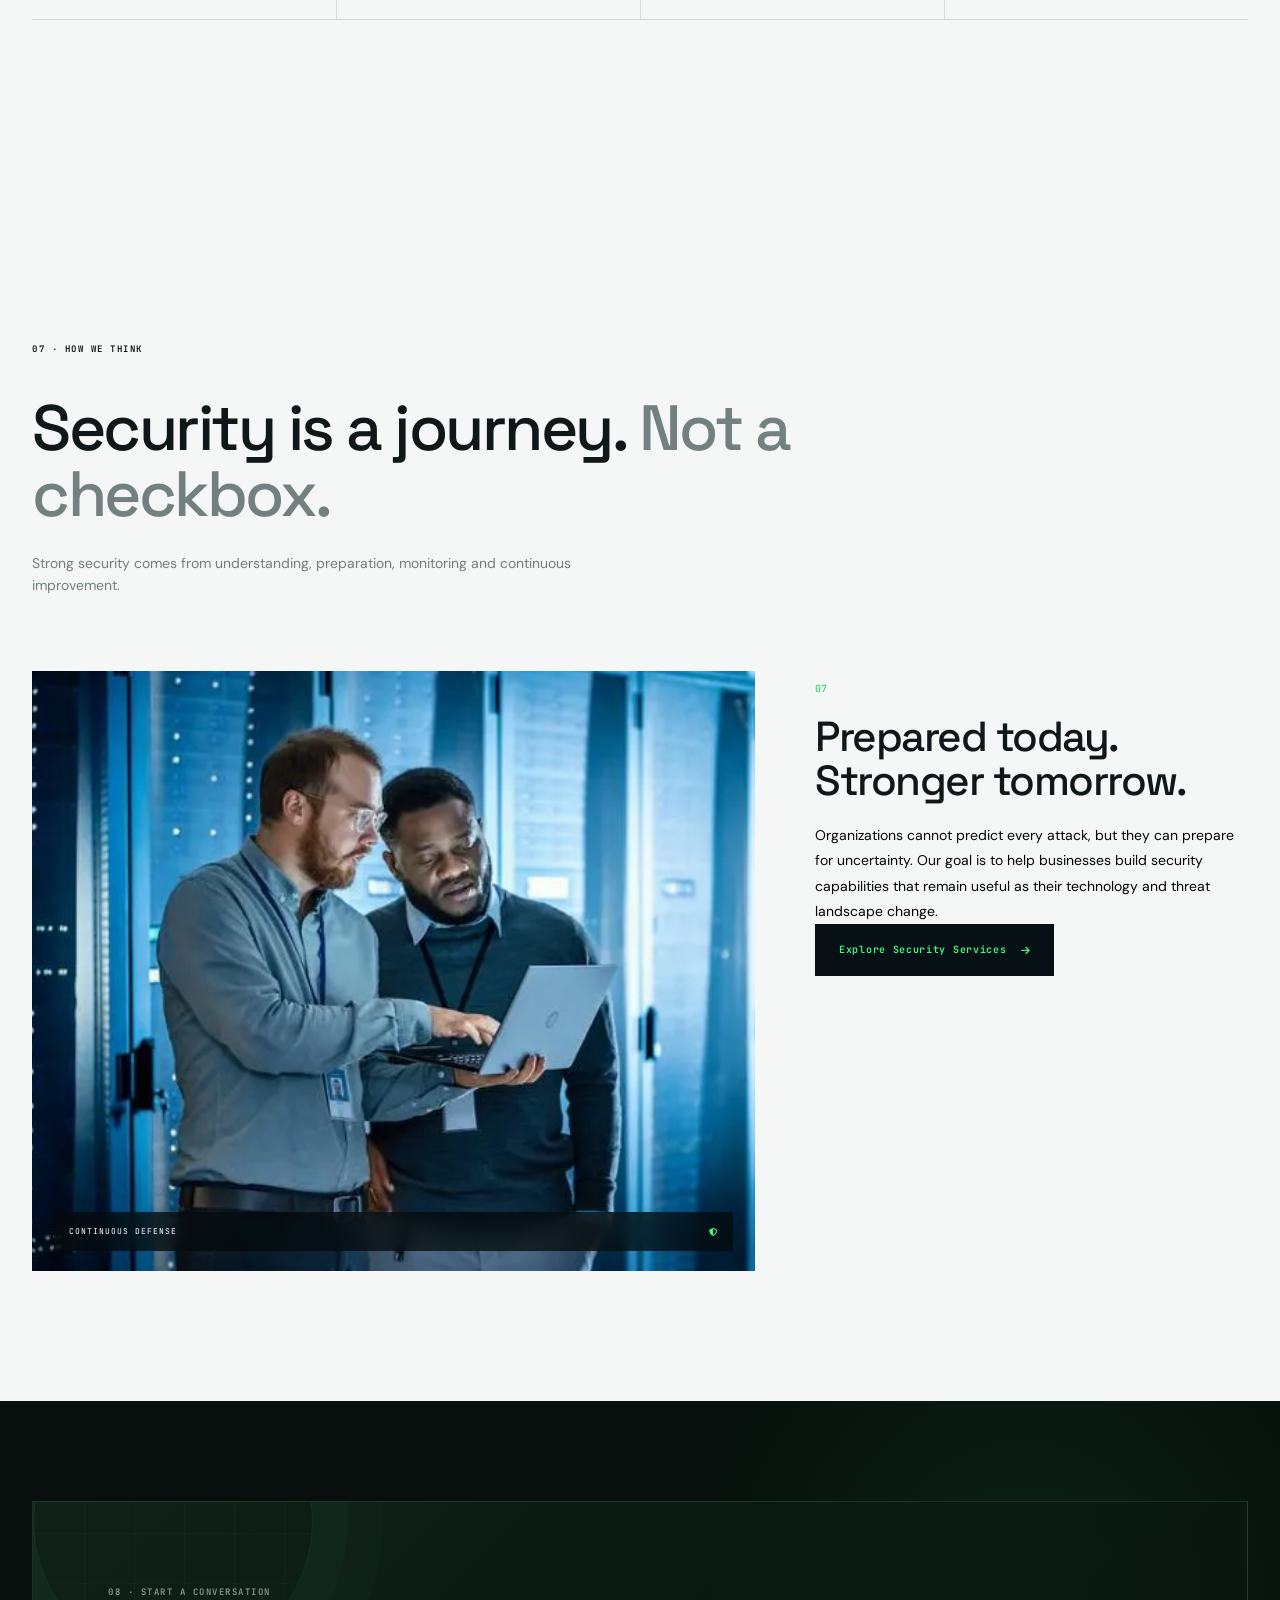
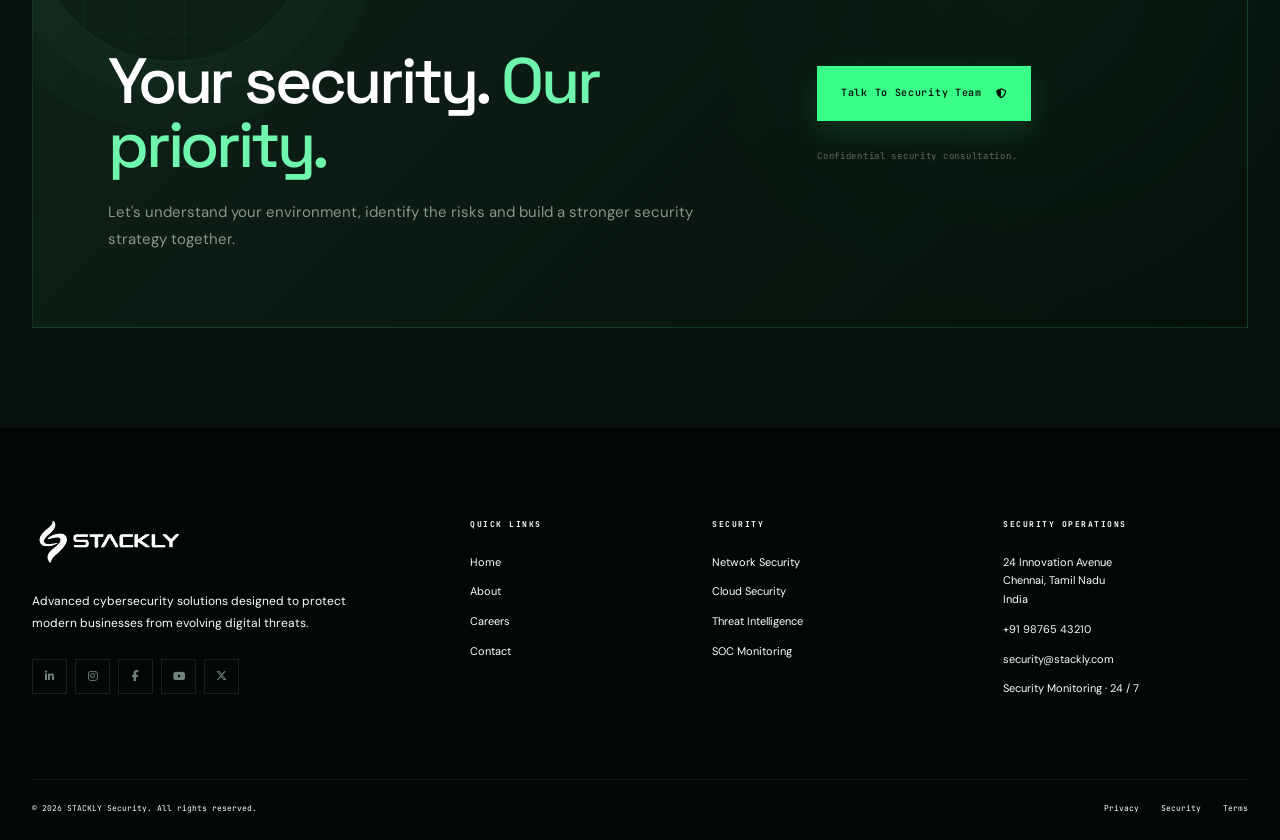
==== commit 7a7c3554: "add" ====
--- a/about.html
+++ b/about.html
@@ -1782,6 +1782,13 @@
                         <i class="fa-brands fa-youtube"></i>
                     </a>
 
+                    <a 
+    href="404.html" 
+    aria-label="Twitter" 
+>
+    <i class="fa-brands fa-x-twitter"></i>
+</a>
+
                 </div>
 
             </div>
--- a/css/style.css
+++ b/css/style.css
@@ -1490,7 +1490,7 @@
 .intro-side-content > p {
     margin-top: 20px;
 
-    color: #687874;
+    color: #040404;
 
     font-size: 14px;
     line-height: 1.8;
@@ -7139,4 +7139,167 @@
     width: 100%;
     max-width: 500px;
     margin: 0 auto;
+}
+
+
+/* =========================================
+   CYBER CARD OUTER BORDER HIGHLIGHT
+========================================= */
+
+.cyber-card {
+    position: relative;
+    border: 1px solid rgba(0, 255, 156, 0.45) !important;
+
+    box-shadow:
+        0 0 0 1px rgba(0, 255, 156, 0.08),
+        0 0 25px rgba(0, 255, 156, 0.08),
+        0 20px 60px rgba(0, 0, 0, 0.35);
+}
+
+
+/* Top glowing outer line */
+
+.cyber-card::before {
+    content: "";
+    position: absolute;
+
+    top: -1px;
+    left: 8%;
+    width: 45%;
+    height: 1px;
+
+    background: linear-gradient(
+        90deg,
+        transparent,
+        #00ff9c,
+        #00d9ff,
+        transparent
+    );
+
+    box-shadow:
+        0 0 10px rgba(0, 255, 156, 0.8),
+        0 0 20px rgba(0, 217, 255, 0.4);
+
+    z-index: 5;
+}
+
+
+/* =========================================
+   THREAT ANIMATION AREA DIFFERENT BACKGROUND
+========================================= */
+
+.threat-visual {
+    position: relative;
+
+    margin: 18px 0;
+
+    min-height: 240px;
+
+    overflow: hidden;
+
+    border: 1px solid rgba(0, 217, 255, 0.22);
+
+    border-radius: 12px;
+
+    background:
+        radial-gradient(
+            circle at center,
+            rgba(0, 255, 156, 0.10),
+            transparent 45%
+        ),
+        linear-gradient(
+            135deg,
+            rgba(0, 217, 255, 0.06),
+            rgba(0, 0, 0, 0.35)
+        ),
+        #07110e;
+
+    box-shadow:
+        inset 0 0 30px rgba(0, 255, 156, 0.04),
+        0 10px 30px rgba(0, 0, 0, 0.25);
+}
+
+
+/* Animation area corner highlight */
+
+.threat-visual::before {
+    content: "";
+
+    position: absolute;
+
+    inset: 8px;
+
+    border: 1px solid rgba(0, 255, 156, 0.08);
+
+    border-radius: 8px;
+
+    pointer-events: none;
+}
+
+
+/* Bottom subtle glow */
+
+.threat-visual::after {
+    content: "";
+
+    position: absolute;
+
+    bottom: -40px;
+    left: 50%;
+
+    transform: translateX(-50%);
+
+    width: 180px;
+    height: 80px;
+
+    background: rgba(0, 255, 156, 0.15);
+
+    filter: blur(35px);
+
+    border-radius: 50%;
+
+    pointer-events: none;
+}
+
+
+
+.intro-section {
+    min-height: 100vh;
+    display: flex;
+    align-items: center;
+}
+
+.section-heading-row {
+    width: 100%;
+    display: flex;
+    flex-direction: column;
+    align-items: center;
+    justify-content: center;
+    text-align: center;
+}
+
+.section-label {
+    margin-bottom: 28px;
+}
+
+.section-heading {
+    max-width: 900px;
+    margin: 0 auto;
+}
+
+.section-heading h2 {
+    font-size: clamp(42px, 5vw, 78px);
+    line-height: 1.1;
+    margin-bottom: 28px;
+}
+
+.section-heading h2 em {
+    display: block;
+}
+
+.section-heading p {
+    max-width: 720px;
+    margin: 0 auto;
+    font-size: 18px;
+    line-height: 1.8;
 }
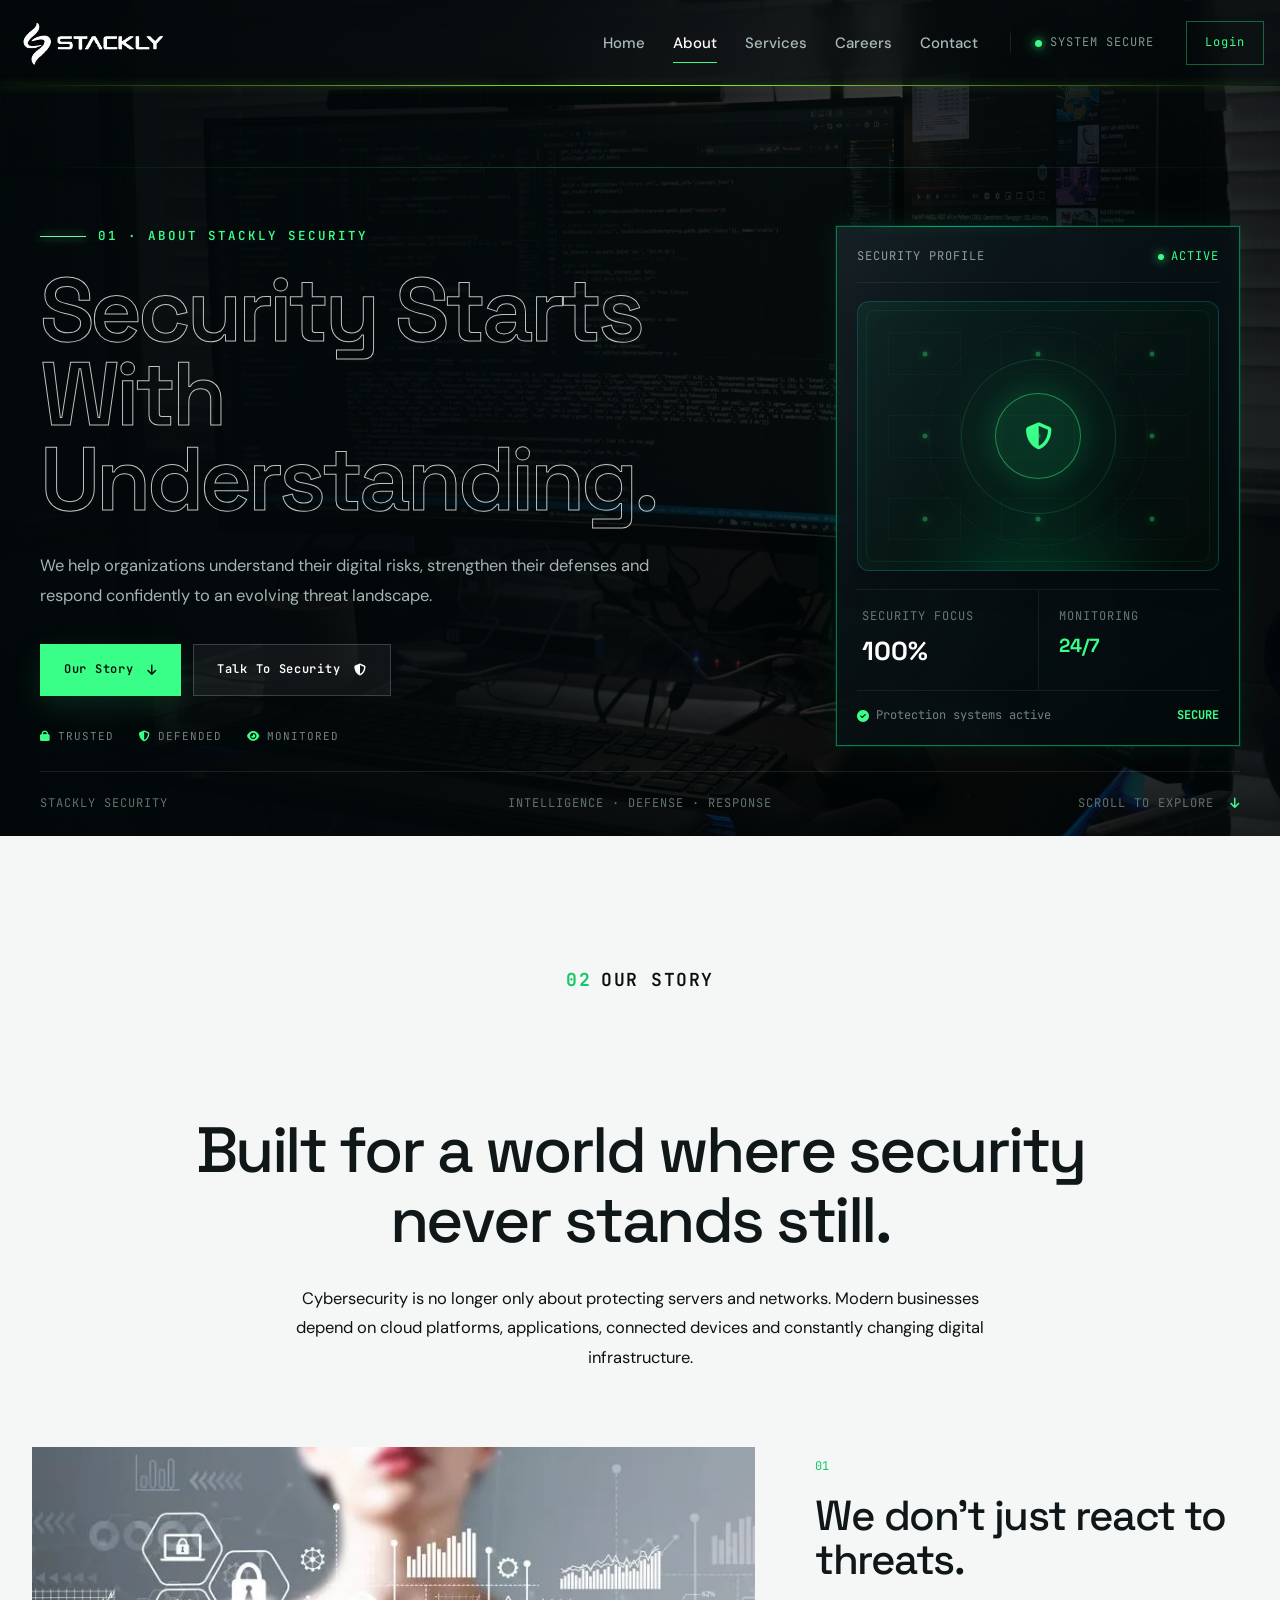
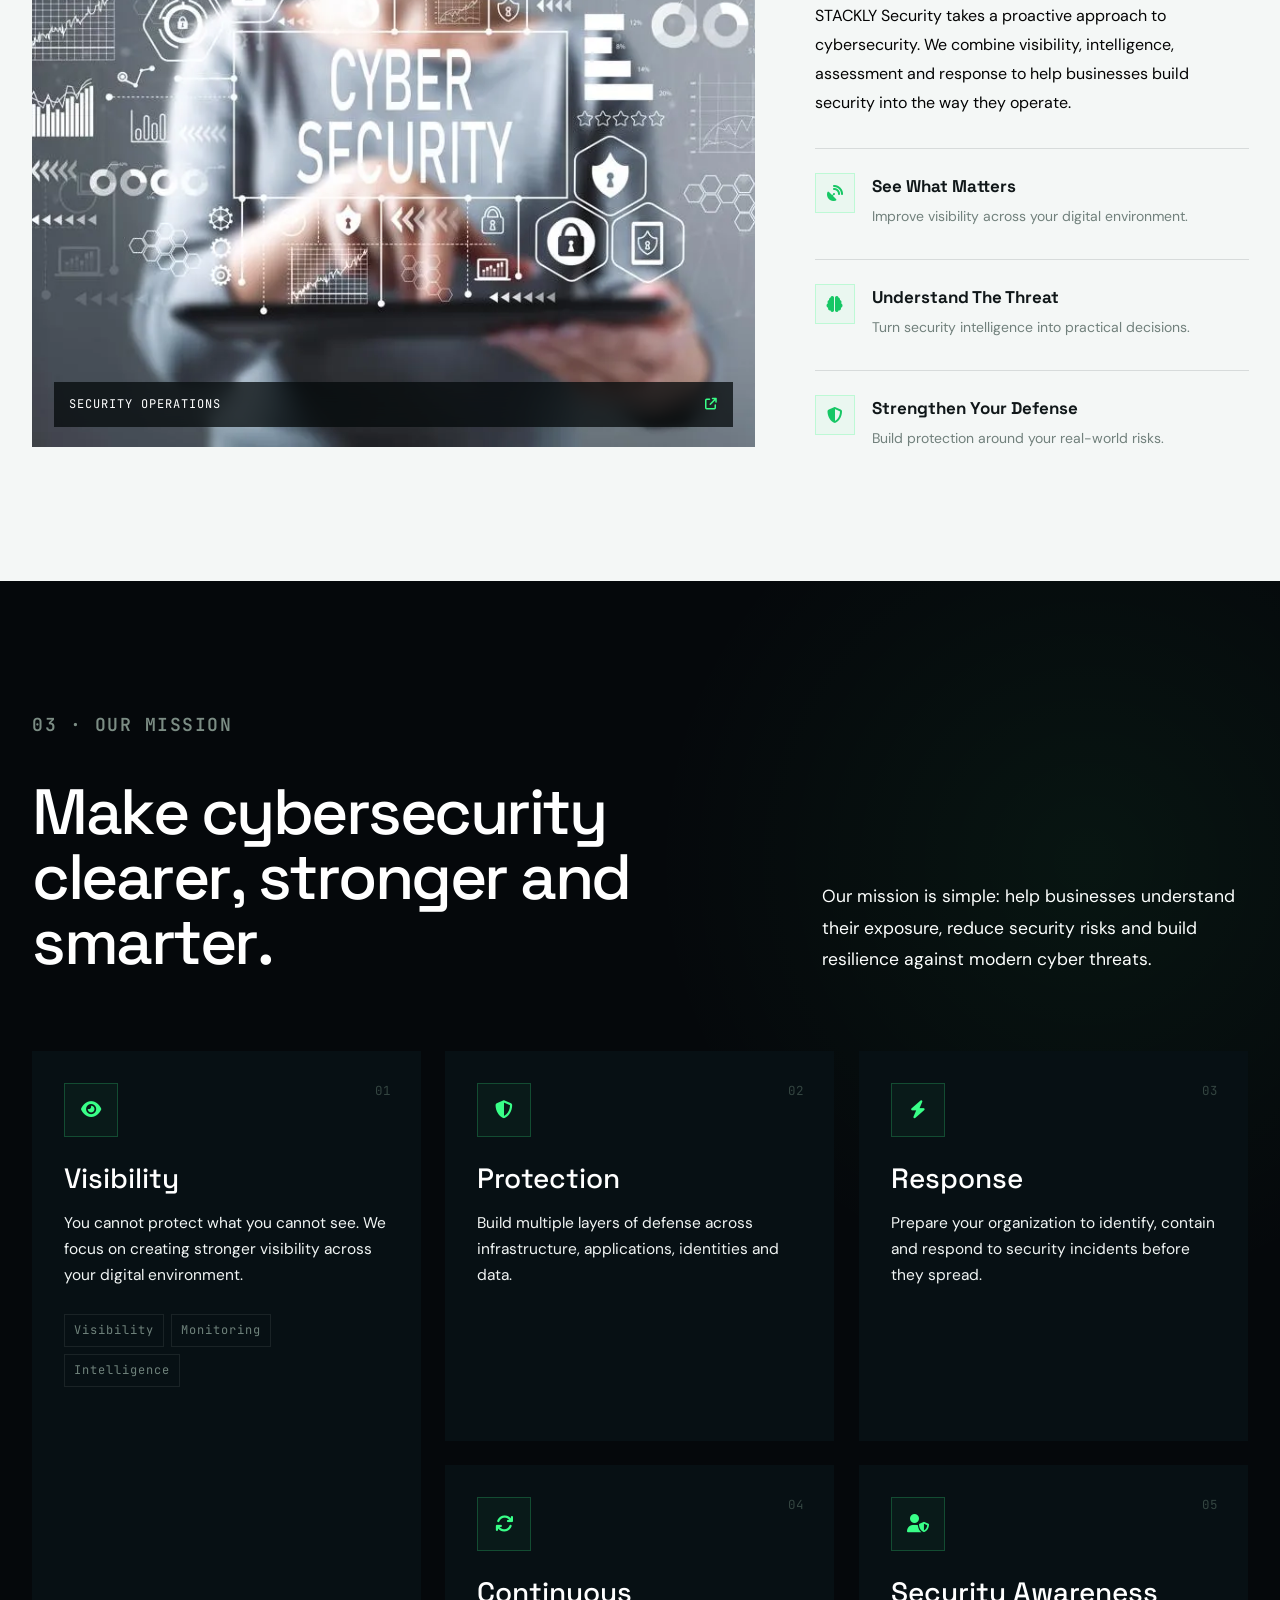
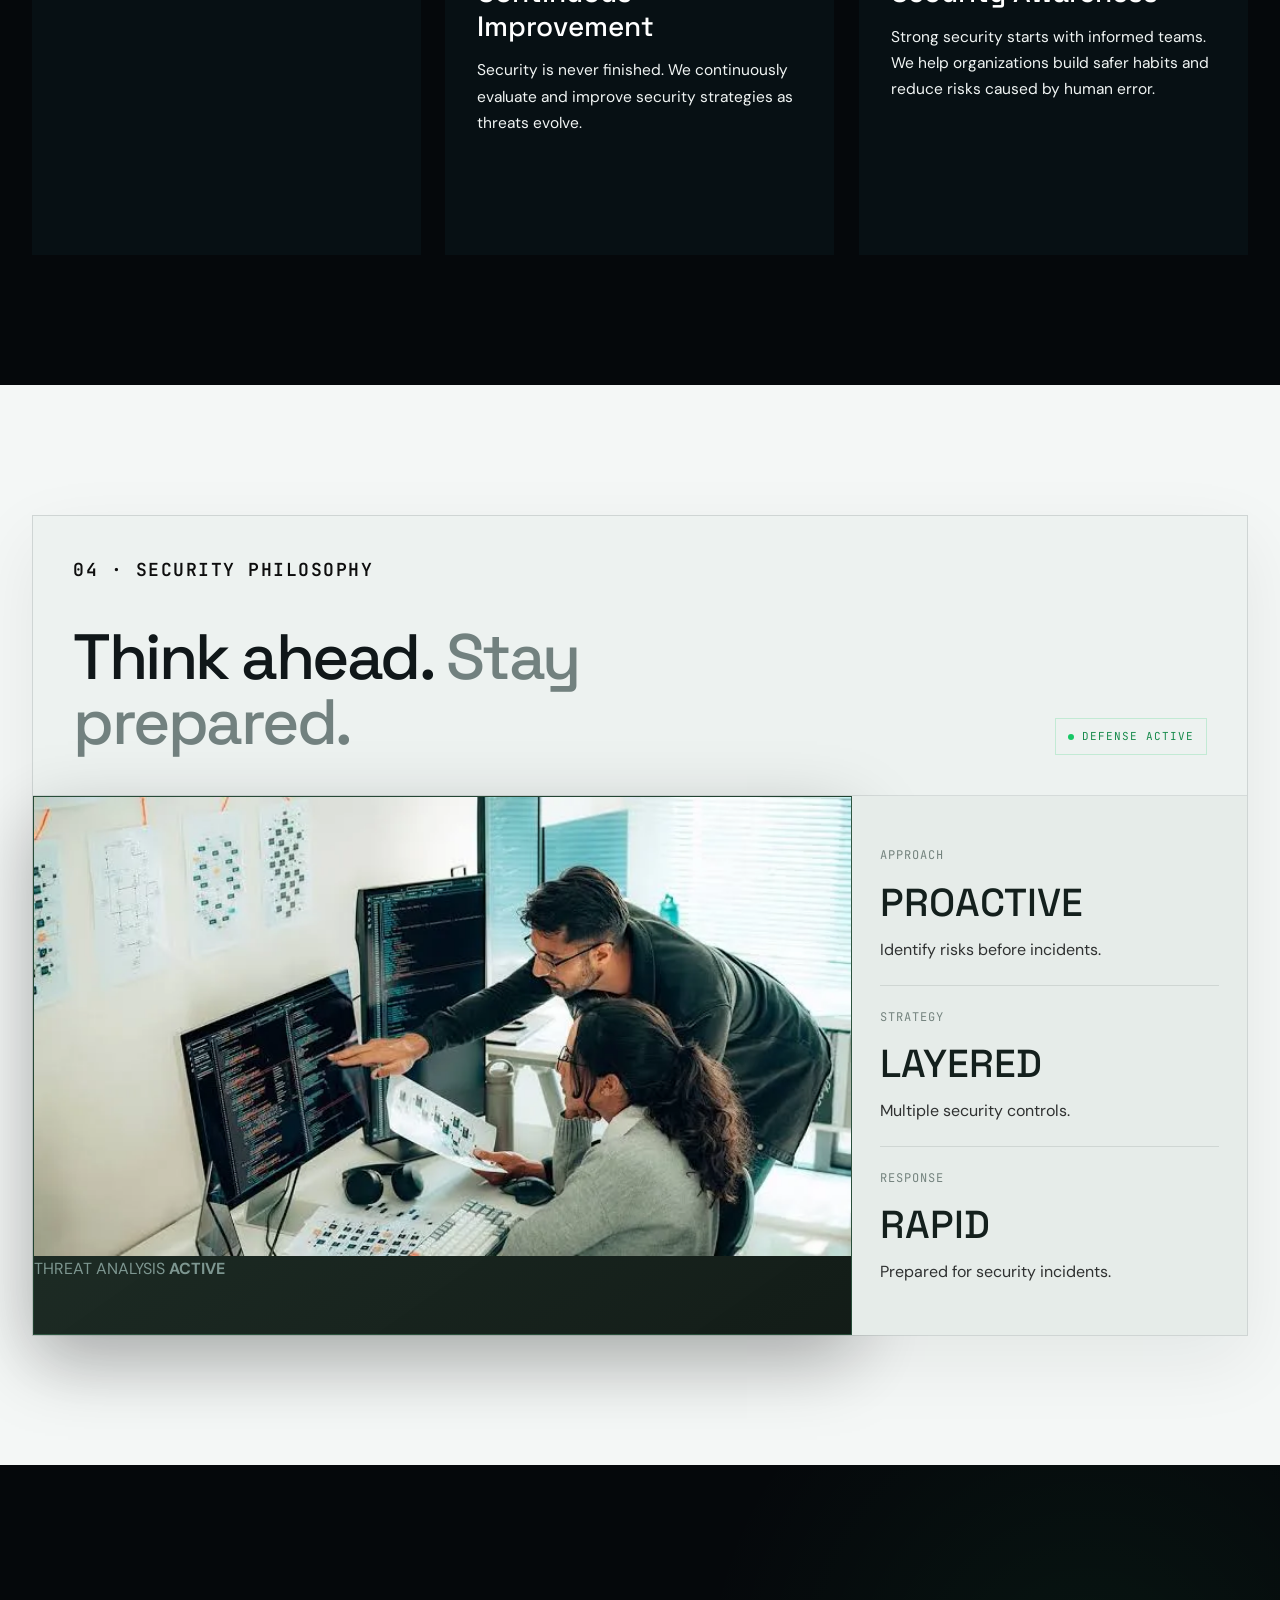
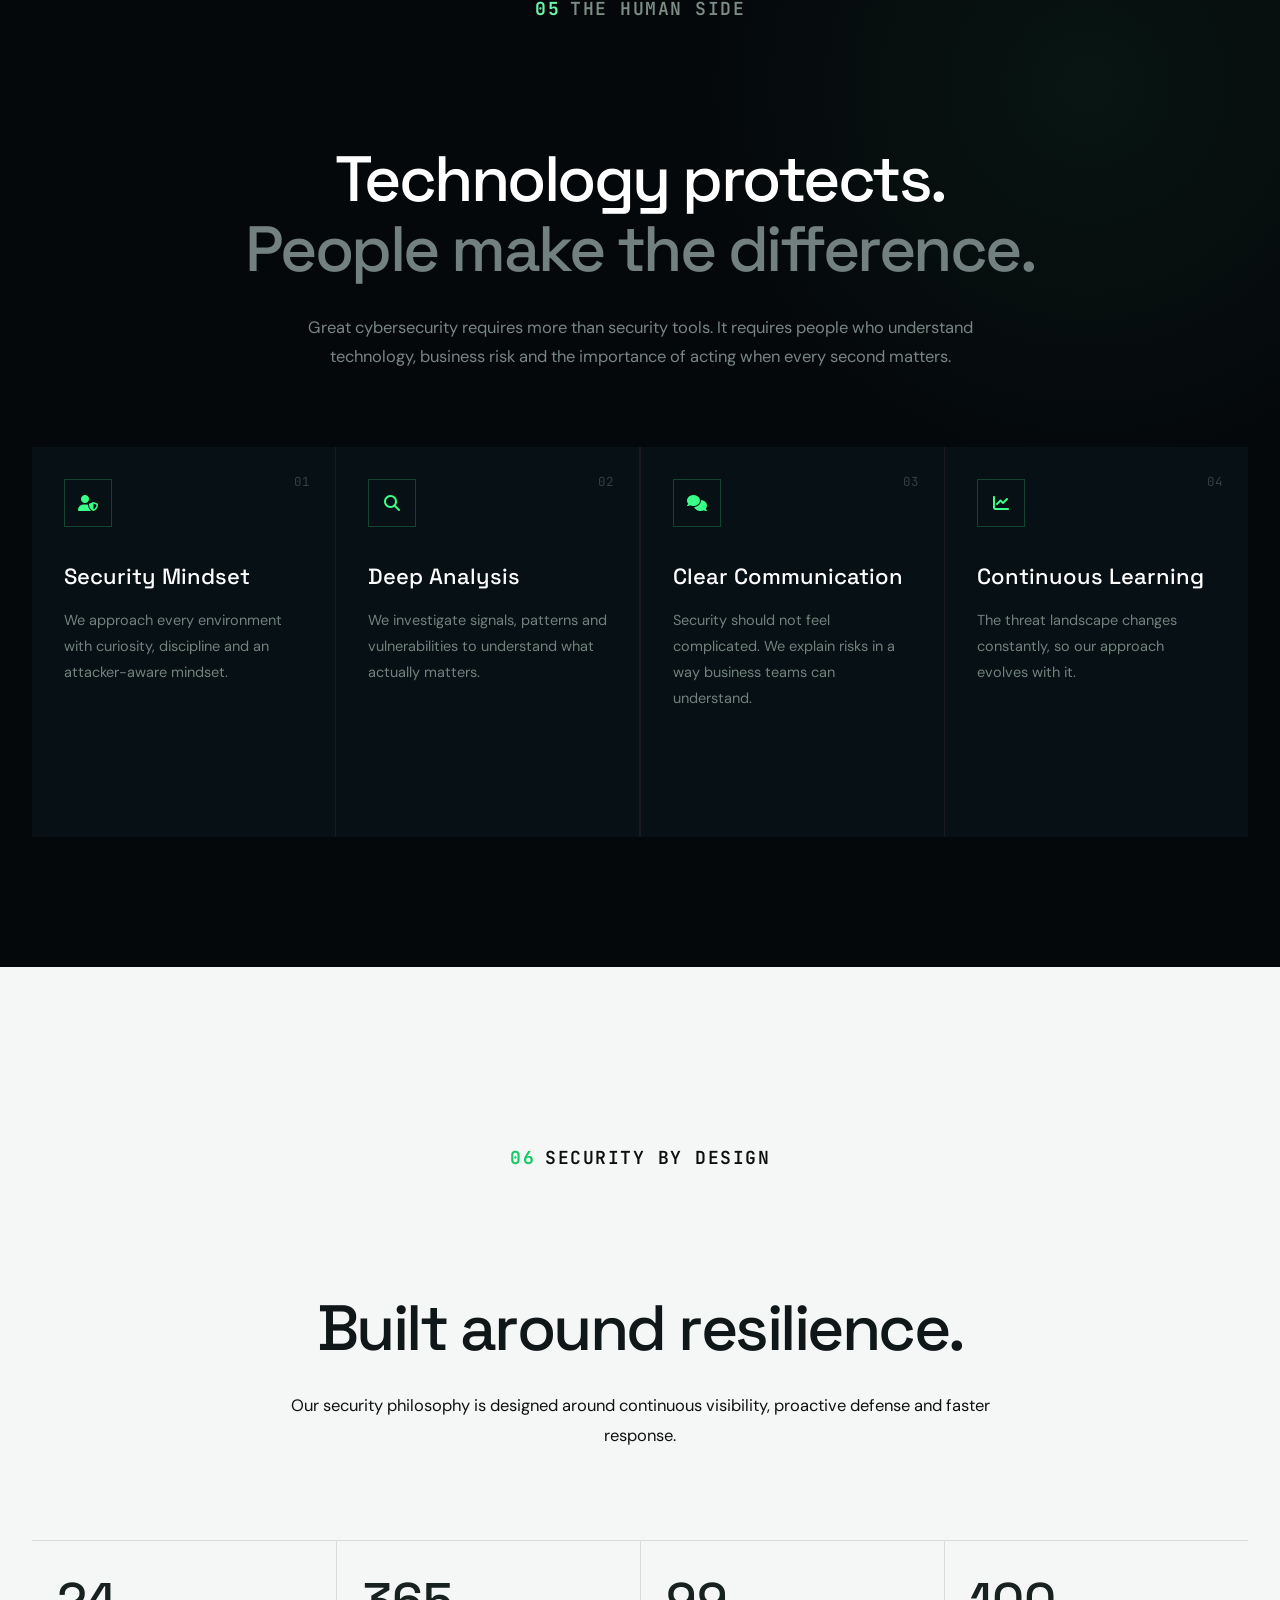
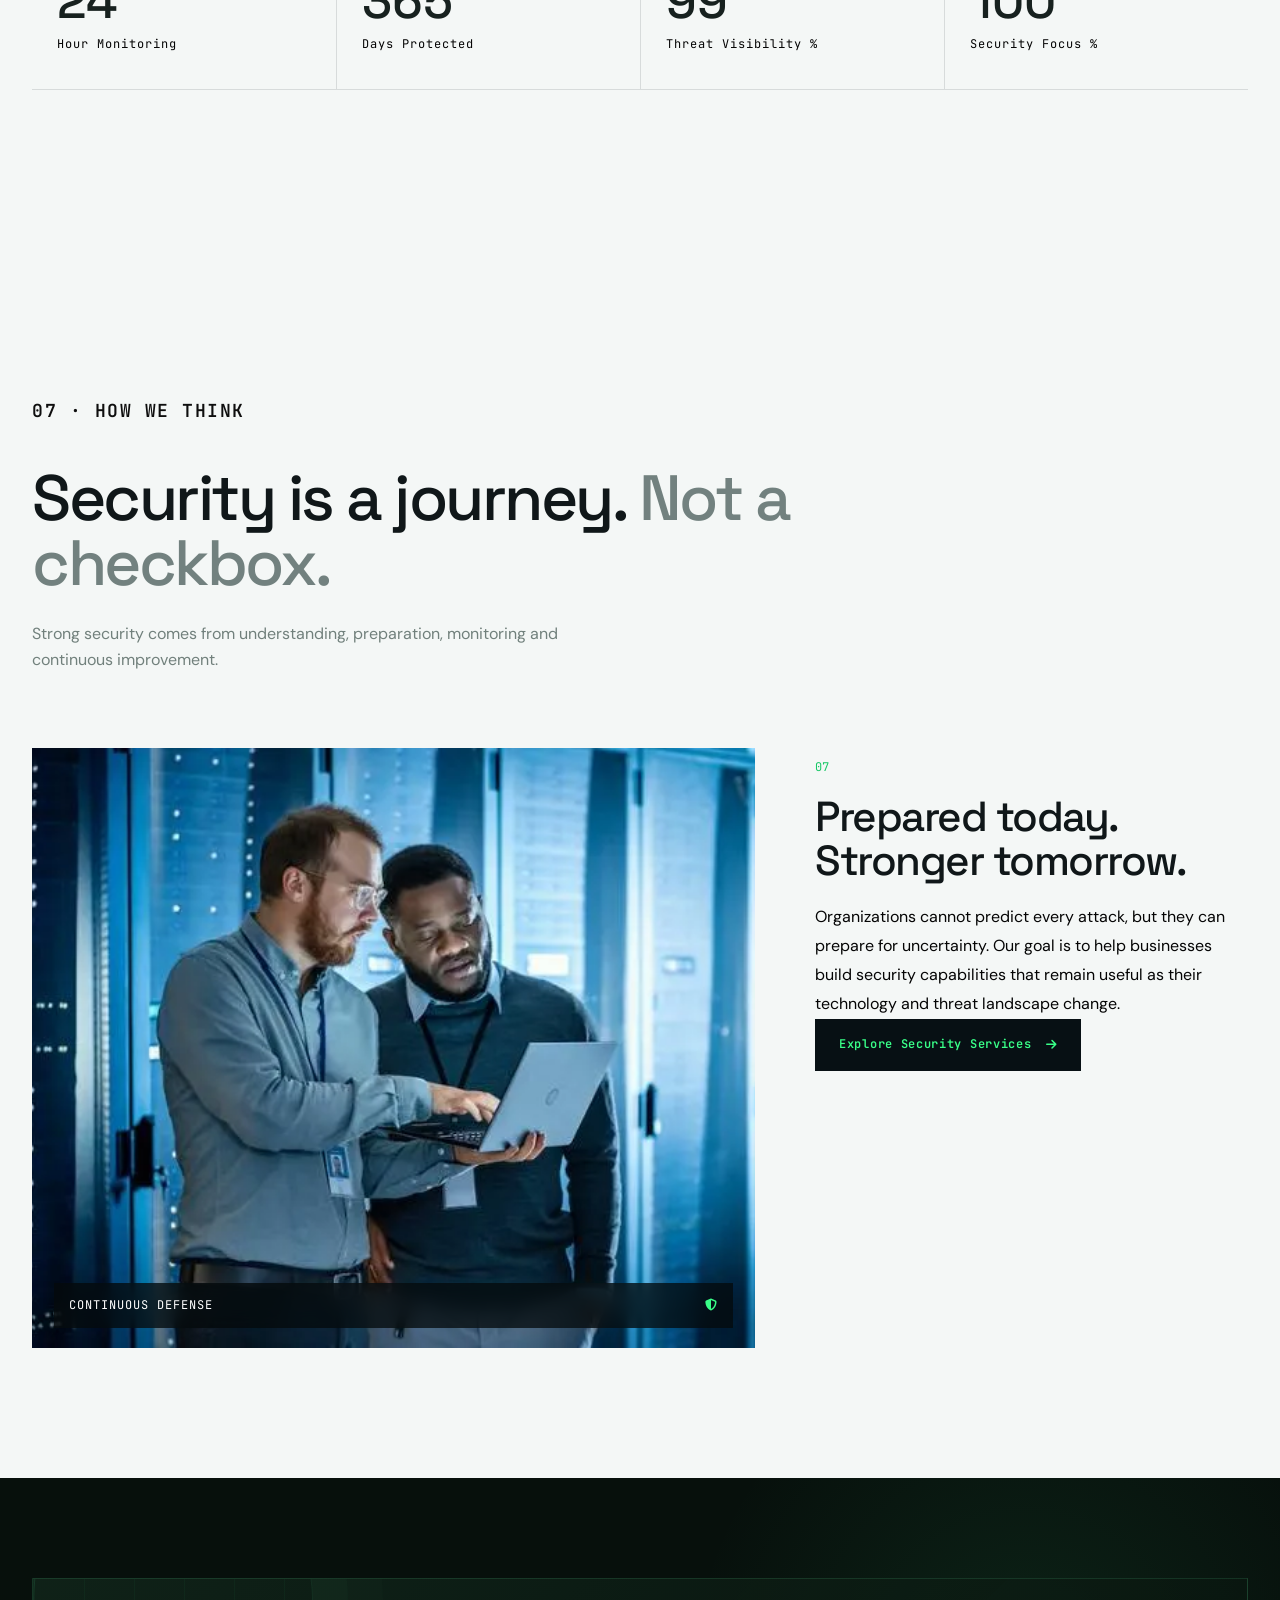
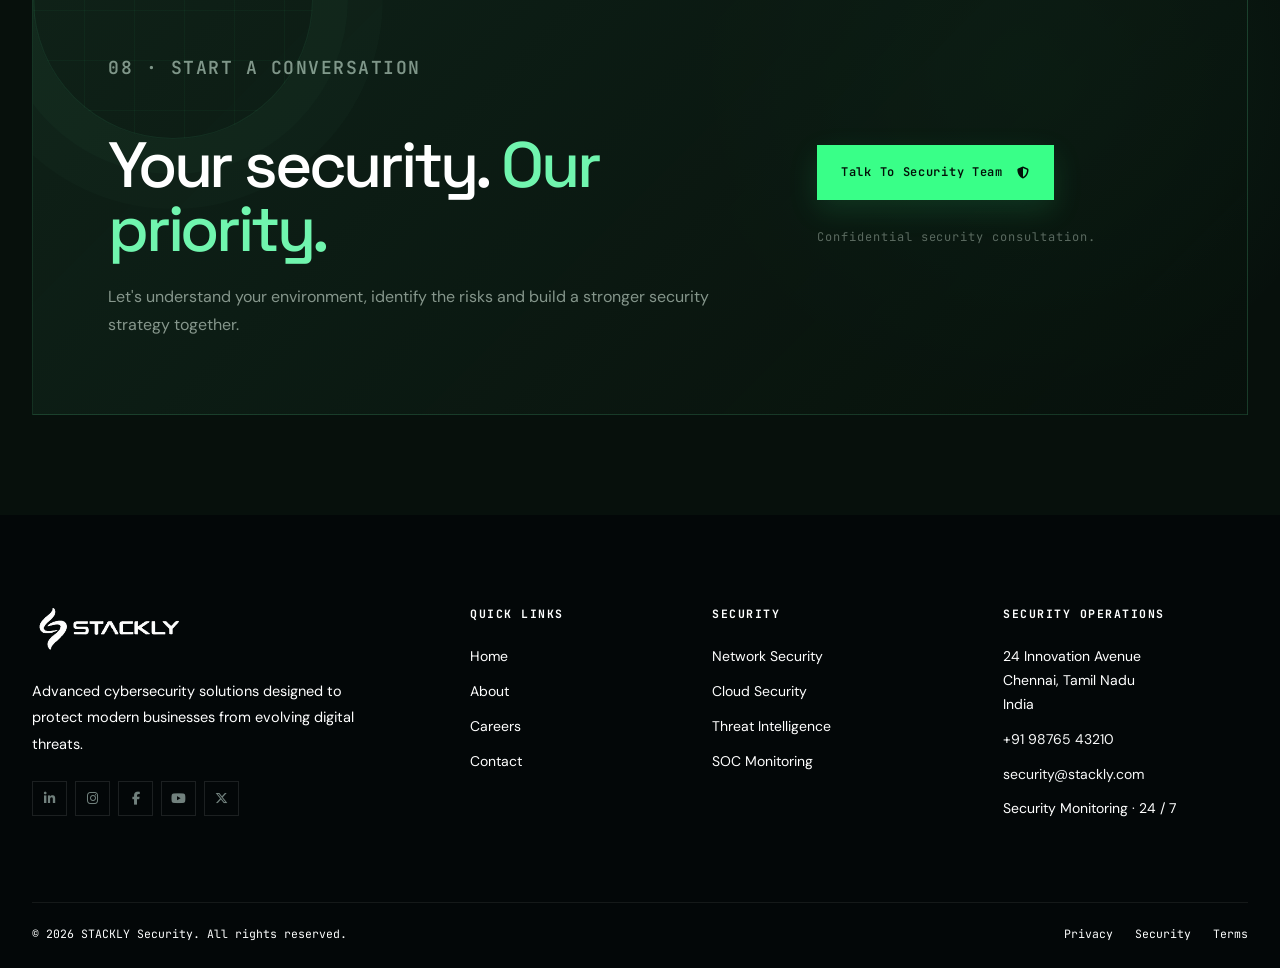
==== commit eec8c7af: "add" ====
--- a/about.html
+++ b/about.html
@@ -760,7 +760,7 @@
 
                     <span class="feature-icon">
 
-                        <i class="fa-solid fa-radar"></i>
+                       <i class="fa-solid fa-satellite-dish"></i>
 
                     </span>
 
--- a/css/style.css
+++ b/css/style.css
@@ -215,7 +215,7 @@
     background: #071014;
 
     font-family: var(--font-mono);
-    font-size: 11px;
+    font-size: 12px;
 }
 
 .terminal-dots {
@@ -270,7 +270,7 @@
     color: #738781;
 
     font-family: var(--font-mono);
-    font-size: 10px;
+    font-size: 11px;
     letter-spacing: 2px;
 }
 
@@ -289,7 +289,7 @@
     color: #8da29d;
 
     font-family: var(--font-mono);
-    font-size: 11px;
+    font-size: 12px;
 }
 
 .terminal-prompt {
@@ -317,7 +317,7 @@
     color: #6d817c;
 
     font-family: var(--font-mono);
-    font-size: 9px;
+    font-size: 11px;
     letter-spacing: 1px;
 }
 
@@ -346,7 +346,7 @@
     gap: 10px;
 
     font-family: var(--font-mono);
-    font-size: 11px;
+    font-size: 12px;
 }
 
 .typing-cursor {
@@ -416,7 +416,7 @@
 .brand-main {
     color: var(--white);
 
-    font-size: 20px;
+    font-size: 21px;
     font-weight: 700;
     letter-spacing: 3px;
 }
@@ -427,7 +427,7 @@
     color: var(--cyber);
 
     font-family: var(--font-mono);
-    font-size: 8px;
+    font-size: 10px;
     font-weight: 600;
     letter-spacing: 3px;
 }
@@ -453,7 +453,7 @@
     color: #aab9b8;
 
     font-family: var(--font-body);
-    font-size: 13px;
+    font-size: 15px;
     font-weight: 500;
 
     transition: color var(--transition);
@@ -501,7 +501,7 @@
     color: #849690;
 
     font-family: var(--font-mono);
-    font-size: 9px;
+    font-size: 12px;
     letter-spacing: 1px;
 }
 
@@ -532,7 +532,7 @@
     color: var(--cyber);
 
     font-family: var(--font-mono);
-    font-size: 10px;
+    font-size: 12px;
     letter-spacing: 1px;
 
     transition:
@@ -649,7 +649,7 @@
     color: var(--white);
 
     font-family: var(--font-display);
-    font-size: 19px;
+    font-size: 20px;
     font-weight: 700;
     letter-spacing: 2px;
 }
@@ -662,7 +662,7 @@
     color: var(--cyber);
 
     font-family: var(--font-mono);
-    font-size: 8px;
+    font-size: 10.5px;
     letter-spacing: 2px;
 }
 
@@ -697,7 +697,7 @@
     color: #a6b4b3;
 
     font-family: var(--font-display);
-    font-size: 18px;
+    font-size: 19px;
 
     transition:
         color var(--transition),
@@ -708,7 +708,7 @@
     color: #50615d;
 
     font-family: var(--font-mono);
-    font-size: 9px;
+    font-size: 12px;
 }
 
 .mobile-menu > a:hover,
@@ -748,7 +748,7 @@
     color: #788a86;
 
     font-family: var(--font-mono);
-    font-size: 9px;
+    font-size: 12px;
 }
 
 .mobile-sidebar-footer i {
@@ -882,7 +882,7 @@
     color: var(--cyber);
 
     font-family: var(--font-mono);
-    font-size: 9px;
+    font-size: 12.5px;
     font-weight: 600;
     letter-spacing: 2px;
 }
@@ -925,7 +925,7 @@
 
     color: #a4b3b2;
 
-    font-size: 15px;
+    font-size: 16.5px;
     line-height: 1.8;
 }
 
@@ -955,7 +955,7 @@
     border: 1px solid transparent;
 
     font-family: var(--font-mono);
-    font-size: 10px;
+    font-size: 12px;
     font-weight: 600;
     letter-spacing: 0.7px;
 
@@ -1032,7 +1032,7 @@
     color: #72827f;
 
     font-family: var(--font-mono);
-    font-size: 8px;
+    font-size: 11px;
     letter-spacing: 1px;
 }
 
@@ -1084,7 +1084,7 @@
     color: #899b97;
 
     font-family: var(--font-mono);
-    font-size: 9px;
+    font-size: 12px;
     letter-spacing: 1px;
 }
 
@@ -1239,7 +1239,7 @@
     color: #667773;
 
     font-family: var(--font-mono);
-    font-size: 7px;
+    font-size: 12px;
     letter-spacing: 1px;
 }
 
@@ -1251,12 +1251,12 @@
     color: var(--white);
 
     font-family: var(--font-display);
-    font-size: 25px;
+    font-size: 26px;
 }
 
 .security-metric .secure-text {
     color: var(--cyber);
-    font-size: 18px;
+    font-size: 19px;
 }
 
 .cyber-card-footer {
@@ -1271,7 +1271,7 @@
     color: #72827e;
 
     font-family: var(--font-mono);
-    font-size: 8px;
+    font-size: 12px;
 }
 
 .cyber-card-footer span {
@@ -1315,7 +1315,7 @@
     color: #61716e;
 
     font-family: var(--font-mono);
-    font-size: 8px;
+    font-size: 12px;
     letter-spacing: 1px;
 }
 
@@ -1358,7 +1358,7 @@
     color: #0e0e0e;
 
     font-family: var(--font-mono);
-    font-size: 9px;
+    font-size: 12.5px;
     font-weight: 600;
     letter-spacing: 1.5px;
 }
@@ -1396,7 +1396,7 @@
 
     color: #111111;
 
-    font-size: 15px;
+    font-size: 16.5px;
     line-height: 1.8;
 }
 
@@ -1456,7 +1456,7 @@
     backdrop-filter: blur(10px);
 
     font-family: var(--font-mono);
-    font-size: 8px;
+    font-size: 12px;
     letter-spacing: 1px;
 }
 
@@ -1472,7 +1472,7 @@
     color: var(--cyber-dark);
 
     font-family: var(--font-mono);
-    font-size: 10px;
+    font-size: 12px;
 }
 
 .intro-side-content h3 {
@@ -1492,7 +1492,7 @@
 
     color: #040404;
 
-    font-size: 14px;
+    font-size: 16px;
     line-height: 1.8;
 }
 
@@ -1523,7 +1523,7 @@
 
 .intro-feature h4 {
     font-family: var(--font-display);
-    font-size: 16px;
+    font-size: 17px;
 }
 
 .intro-feature p {
@@ -1531,7 +1531,7 @@
 
     color: #71807c;
 
-    font-size: 12px;
+    font-size: 14px;
     line-height: 1.7;
 }
 
@@ -1577,7 +1577,7 @@
     color: #040404;
 
     font-family: var(--font-mono);
-    font-size: 8px;
+    font-size: 12px;
     letter-spacing: 1px;
 }
 
@@ -1602,9 +1602,9 @@
 }
 
 .services-heading p {
-    color: #778782;
-
-    font-size: 14px;
+    color: #fdfffe;
+
+    font-size: 17.5px;
     line-height: 1.8;
 }
 
@@ -1669,7 +1669,7 @@
     color: #344541;
 
     font-family: var(--font-mono);
-    font-size: 10px;
+    font-size: 12.5px;
 }
 
 .service-icon {
@@ -1705,7 +1705,7 @@
     color: white;
 
     font-family: var(--font-display);
-    font-size: 29px;
+    font-size: 28px;
     font-weight: 500;
 }
 
@@ -1714,9 +1714,9 @@
 
     margin-top: 15px;
 
-    color: #758680;
-
-    font-size: 13px;
+    color: #f1f5f4;
+
+    font-size: 15.5px;
     line-height: 1.8;
 }
 
@@ -1736,7 +1736,7 @@
     color: #6f827b;
 
     font-family: var(--font-mono);
-    font-size: 7px;
+    font-size: 12px;
     letter-spacing: 1px;
 }
 
@@ -1751,7 +1751,7 @@
     color: var(--cyber);
 
     font-family: var(--font-mono);
-    font-size: 8px;
+    font-size: 11px;
     letter-spacing: 1px;
 
     transition: gap var(--transition);
@@ -1809,7 +1809,7 @@
     color: #168a4b;
 
     font-family: var(--font-mono);
-    font-size: 8px;
+    font-size: 11px;
     letter-spacing: 1px;
 }
 
@@ -1845,7 +1845,7 @@
     color: #637570;
 
     font-family: var(--font-mono);
-    font-size: 8px;
+    font-size: 11px;
 }
 
 .security-terminal-header span:last-child {
@@ -1856,7 +1856,7 @@
     padding: 30px 22px;
 
     font-family: var(--font-mono);
-    font-size: 10px;
+    font-size: 12px;
 }
 
 .security-terminal-body p {
@@ -1904,7 +1904,7 @@
     color: #75847f;
 
     font-family: var(--font-mono);
-    font-size: 8px;
+    font-size: 12px;
     letter-spacing: 1px;
 }
 
@@ -1925,9 +1925,9 @@
 
     margin-top: 3px;
 
-    color: #81908c;
-
-    font-size: 10px;
+    color: #2f3131;
+
+    font-size: 16px;
 }
 
 
@@ -1983,7 +1983,7 @@
     color: #31413d;
 
     font-family: var(--font-mono);
-    font-size: 9px;
+    font-size: 12.5px;
 }
 
 .why-card-icon {
@@ -2019,7 +2019,7 @@
 
     color: #71827c;
 
-    font-size: 12px;
+    font-size: 14.5px;
     line-height: 1.8;
 }
 
@@ -2039,7 +2039,7 @@
 
     color: #71807c;
 
-    font-size: 14px;
+    font-size: 16px;
 }
 
 .process-timeline {
@@ -2064,7 +2064,7 @@
     color: var(--cyber-dark);
 
     font-family: var(--font-mono);
-    font-size: 10px;
+    font-size: 12.5px;
 }
 
 .process-line {
@@ -2079,7 +2079,7 @@
     color: #75827f;
 
     font-family: var(--font-mono);
-    font-size: 8px;
+    font-size: 12.5px;
     letter-spacing: 1px;
 }
 
@@ -2098,7 +2098,7 @@
 
     color: #73817d;
 
-    font-size: 13px;
+    font-size: 15px;
 }
 
 
@@ -2172,7 +2172,7 @@
 
     color: #788a84;
 
-    font-size: 14px;
+    font-size: 16px;
 }
 
 .contact-cta-action {
@@ -2187,7 +2187,7 @@
     color: #566963;
 
     font-family: var(--font-mono);
-    font-size: 8px;
+    font-size: 12px;
 }
 
 
@@ -2220,7 +2220,7 @@
 
     color: #71807c;
 
-    font-size: 14px;
+    font-size: 16px;
 }
 
 .newsletter-form {
@@ -2247,7 +2247,7 @@
 
     color: var(--text-dark);
 
-    font-size: 13px;
+    font-size: 15px;
 
     transition:
         border-color var(--transition),
@@ -2268,7 +2268,7 @@
     color: #82908c;
 
     font-family: var(--font-mono);
-    font-size: 8px;
+    font-size: 12px;
 }
 
 
@@ -2308,7 +2308,7 @@
     color: var(--cyber);
 
     font-family: var(--font-mono);
-    font-size: 8px;
+    font-size: 9.5px;
     letter-spacing: 2px;
 }
 
@@ -2319,7 +2319,7 @@
 
     color: #ffffff;
 
-    font-size: 12px;
+    font-size: 14.5px;
     line-height: 1.8;
 }
 
@@ -2341,7 +2341,7 @@
 
     color: #71817d;
 
-    font-size: 11px;
+    font-size: 13px;
 
     transition:
         color var(--transition),
@@ -2367,7 +2367,7 @@
     color: #feffff;
 
     font-family: var(--font-mono);
-    font-size: 8px;
+    font-size: 11.5px;
     letter-spacing: 1.5px;
 }
 
@@ -2378,7 +2378,7 @@
 
     color: #ffffff;
 
-    font-size: 11px;
+    font-size: 14px;
     font-style: normal;
     line-height: 1.7;
 
@@ -2406,7 +2406,7 @@
     color: #fcfdfd;
 
     font-family: var(--font-mono);
-    font-size: 8px;
+    font-size: 11.5px;
 }
 
 .footer-bottom div {
@@ -2710,7 +2710,7 @@
     color: #78ffb5;
 
     font-family: "JetBrains Mono", monospace;
-    font-size: 11px;
+    font-size: 12.5px;
     font-weight: 600;
     letter-spacing: .18em;
 }
@@ -2747,7 +2747,7 @@
     color: rgba(238,246,241,.72);
 
     font-family: "DM Sans", sans-serif;
-    font-size: 17px;
+    font-size: 17.5px;
     line-height: 1.8;
 }
 
@@ -2771,7 +2771,7 @@
     color: rgba(235,247,239,.76);
 
     font-family: "JetBrains Mono", monospace;
-    font-size: 10px;
+    font-size: 12.5px;
     letter-spacing: .12em;
 
     backdrop-filter: blur(12px);
@@ -2808,7 +2808,7 @@
     color: rgba(230,240,234,.55);
 
     font-family: "JetBrains Mono", monospace;
-    font-size: 9px;
+    font-size: 12px;
     letter-spacing: .16em;
 
     backdrop-filter: blur(15px);
@@ -2919,7 +2919,7 @@
     color: rgba(255,255,255,.72);
 
     font-family: "JetBrains Mono", monospace;
-    font-size: 10px;
+    font-size: 12.5px;
     letter-spacing: .16em;
 }
 
@@ -2950,7 +2950,7 @@
     color: #5c9974;
 
     font-family: "JetBrains Mono", monospace;
-    font-size: 11px;
+    font-size: 13px;
     letter-spacing: .15em;
 }
 
@@ -2973,7 +2973,7 @@
 
     color: #68736d;
 
-    font-size: 16px;
+    font-size: 16.5px;
     line-height: 1.85;
 }
 
@@ -2992,7 +2992,7 @@
 
     color: #34423a;
 
-    font-size: 14px;
+    font-size: 15px;
 }
 
 .service-feature-points i {
@@ -3171,7 +3171,7 @@
     color: rgba(120,255,181,.48);
 
     font-family: "JetBrains Mono", monospace;
-    font-size: 11px;
+    font-size: 12.5px;
     letter-spacing: .1em;
 }
 
@@ -3219,7 +3219,7 @@
 
     color: rgba(226,238,230,.58);
 
-    font-size: 14px;
+    font-size: 15px;
     line-height: 1.8;
 }
 
@@ -3239,7 +3239,7 @@
     color: rgba(224,239,229,.55);
 
     font-family: "JetBrains Mono", monospace;
-    font-size: 8px;
+    font-size: 12px;
     letter-spacing: .05em;
 
     background: rgba(255,255,255,.015);
@@ -3263,7 +3263,7 @@
     color: #78ffb5;
 
     font-family: "JetBrains Mono", monospace;
-    font-size: 10px;
+    font-size: 12px;
     letter-spacing: .08em;
 
     text-decoration: none;
@@ -3344,7 +3344,7 @@
     color: #75917f;
 
     font-family: "JetBrains Mono", monospace;
-    font-size: 10px;
+    font-size: 12.5px;
 }
 
 .capability-item i {
@@ -3371,7 +3371,7 @@
 
     color: #68756e;
 
-    font-size: 14px;
+    font-size: 15px;
     line-height: 1.75;
 }
 
@@ -3503,7 +3503,7 @@
     }
 
     .services-page-hero .hero-eyebrow {
-        font-size: 9px;
+        font-size: 12.5px;
         letter-spacing: .11em;
     }
 
@@ -3515,7 +3515,7 @@
     .services-page-hero .inner-hero-content > p {
         margin-top: 24px;
 
-        font-size: 14px;
+        font-size: 17.5px;
         line-height: 1.75;
     }
 
@@ -3526,12 +3526,12 @@
 
     .inner-hero-meta span {
         padding: 8px 9px;
-        font-size: 8px;
+        font-size: 12.5px;
     }
 
     .inner-hero-bottom {
         padding: 15px 18px;
-        font-size: 7px;
+        font-size: 12px;
         letter-spacing: .09em;
     }
 
@@ -3574,7 +3574,7 @@
     }
 
     .service-feature-content > p {
-        font-size: 14px;
+        font-size: 16.5px;
         line-height: 1.75;
     }
 
@@ -3610,7 +3610,7 @@
 
     .service-detail-card > p {
         min-height: auto;
-        font-size: 13px;
+        font-size: 15px;
     }
 
     .service-detail-link {
@@ -3642,7 +3642,7 @@
     }
 
     .capability-item p {
-        font-size: 13px;
+        font-size: 15px;
     }
 
 }
@@ -3681,7 +3681,7 @@
     }
 
     .service-feature-points > div {
-        font-size: 13px;
+        font-size: 15px;
     }
 
     .service-detail-card {
@@ -3806,7 +3806,7 @@
 
     color: rgba(190, 255, 220, 0.78);
     font-family: "JetBrains Mono", monospace;
-    font-size: 11px;
+    font-size: 12.5px;
     font-weight: 600;
     letter-spacing: 0.16em;
 }
@@ -3840,7 +3840,7 @@
 
     color: rgba(255, 255, 255, 0.68);
     font-family: "DM Sans", sans-serif;
-    font-size: 17px;
+    font-size: 17.5px;
     line-height: 1.8;
 }
 
@@ -3867,7 +3867,7 @@
 
     text-decoration: none;
     font-family: "DM Sans", sans-serif;
-    font-size: 13px;
+    font-size: 14px;
     font-weight: 700;
     letter-spacing: 0.02em;
 
@@ -3929,7 +3929,7 @@
     color: rgba(255, 255, 255, 0.48);
 
     font-family: "JetBrains Mono", monospace;
-    font-size: 9px;
+    font-size: 12px;
     letter-spacing: 0.14em;
 }
 
@@ -4019,7 +4019,7 @@
     color: #ffffff;
 
     font-family: "JetBrains Mono", monospace;
-    font-size: 10px;
+    font-size: 12.5px;
     letter-spacing: 0.14em;
 }
 
@@ -4050,7 +4050,7 @@
 
     color: #69c995;
     font-family: "JetBrains Mono", monospace;
-    font-size: 12px;
+    font-size: 13.5px;
     font-weight: 700;
     letter-spacing: 0.12em;
 }
@@ -4074,7 +4074,7 @@
     color: #606963;
 
     font-family: "DM Sans", sans-serif;
-    font-size: 15px;
+    font-size: 16px;
     line-height: 1.8;
 }
 
@@ -4089,7 +4089,7 @@
     text-decoration: none;
 
     font-family: "JetBrains Mono", monospace;
-    font-size: 11px;
+    font-size: 12.5px;
     font-weight: 700;
     letter-spacing: 0.08em;
 
@@ -4145,7 +4145,7 @@
     color: rgba(255,255,255,0.58);
 
     font-family: "DM Sans", sans-serif;
-    font-size: 15px;
+    font-size: 16px;
     line-height: 1.8;
 }
 
@@ -4205,7 +4205,7 @@
     color: rgba(255,255,255,0.28);
 
     font-family: "JetBrains Mono", monospace;
-    font-size: 11px;
+    font-size: 12px;
     letter-spacing: 0.1em;
 }
 
@@ -4248,7 +4248,7 @@
     color: rgba(255,255,255,0.53);
 
     font-family: "DM Sans", sans-serif;
-    font-size: 14px;
+    font-size: 15px;
     line-height: 1.75;
 }
 
@@ -4327,7 +4327,7 @@
     color: #657069;
 
     font-family: "DM Sans", sans-serif;
-    font-size: 14px;
+    font-size: 15px;
     line-height: 1.75;
 }
 
@@ -4367,7 +4367,7 @@
     color: rgba(255,255,255,0.55);
 
     font-family: "DM Sans", sans-serif;
-    font-size: 15px;
+    font-size: 16px;
     line-height: 1.8;
 }
 
@@ -4414,7 +4414,7 @@
     color: rgba(117,240,174,0.55);
 
     font-family: "JetBrains Mono", monospace;
-    font-size: 11px;
+    font-size: 12.5px;
     letter-spacing: 0.1em;
 }
 
@@ -4425,7 +4425,7 @@
     color: #75f0ae;
 
     font-family: "JetBrains Mono", monospace;
-    font-size: 9px;
+    font-size: 12px;
     font-weight: 700;
     letter-spacing: 0.13em;
 }
@@ -4447,7 +4447,7 @@
     color: rgba(255,255,255,0.48);
 
     font-family: "DM Sans", sans-serif;
-    font-size: 13px;
+    font-size: 14.5px;
     line-height: 1.7;
 }
 
@@ -4465,7 +4465,7 @@
     color: rgba(255,255,255,0.5);
 
     font-family: "DM Sans", sans-serif;
-    font-size: 12px;
+    font-size: 14.5px;
 }
 
 .job-meta i {
@@ -4485,7 +4485,7 @@
     text-decoration: none;
 
     font-family: "JetBrains Mono", monospace;
-    font-size: 10px;
+    font-size: 12px;
     font-weight: 700;
     letter-spacing: 0.08em;
 
@@ -4573,7 +4573,7 @@
     color: #647069;
 
     font-family: "DM Sans", sans-serif;
-    font-size: 15px;
+    font-size: 16px;
     line-height: 1.8;
 }
 
@@ -4602,7 +4602,7 @@
     text-decoration: none;
 
     font-family: "DM Sans", sans-serif;
-    font-size: 12px;
+    font-size: 13.5px;
     font-weight: 700;
 
     transition:
@@ -4620,7 +4620,7 @@
     color: #7a827d;
 
     font-family: "JetBrains Mono", monospace;
-    font-size: 9px;
+    font-size: 12px;
     letter-spacing: 0.06em;
 }
 
@@ -4642,7 +4642,7 @@
     color: #66716a;
 
     font-family: "JetBrains Mono", monospace;
-    font-size: 10px;
+    font-size: 12.5px;
     font-weight: 700;
     letter-spacing: 0.13em;
 }
@@ -4682,7 +4682,7 @@
     color: #68736c;
 
     font-family: "DM Sans", sans-serif;
-    font-size: 15px;
+    font-size: 16.5px;
     line-height: 1.8;
 }
 
@@ -4785,7 +4785,7 @@
 
     .career-hero .hero-eyebrow {
         margin-bottom: 22px;
-        font-size: 9px;
+        font-size: 12.5px;
         letter-spacing: 0.11em;
     }
 
@@ -4802,7 +4802,7 @@
         max-width: 520px;
         margin-top: 25px;
 
-        font-size: 14px;
+        font-size: 17.5px;
         line-height: 1.75;
     }
 
@@ -4829,7 +4829,7 @@
     }
 
     .career-hero .hero-bottom-bar span {
-        font-size: 8px;
+        font-size: 11px;
     }
 
 
@@ -4939,7 +4939,7 @@
     }
 
     .job-main p {
-        font-size: 13px;
+        font-size: 14.5px;
     }
 
     .job-meta {
@@ -5003,7 +5003,7 @@
     }
 
     .page-hero-description {
-        font-size: 13px;
+        font-size: 17.5px;
     }
 
     .career-large-image,
@@ -5204,7 +5204,7 @@
     margin-bottom: 24px;
 
     font-family: "JetBrains Mono", monospace;
-    font-size: 11px;
+    font-size: 12.5px;
     font-weight: 600;
     letter-spacing: .18em;
     color: rgba(207, 255, 228, .78);
@@ -5251,7 +5251,7 @@
     margin: 28px 0 0;
 
     font-family: "DM Sans", sans-serif;
-    font-size: 17px;
+    font-size: 17.5px;
     line-height: 1.75;
     color: rgba(235, 245, 239, .72);
 }
@@ -5294,7 +5294,7 @@
     backdrop-filter: blur(14px);
 
     font-family: "JetBrains Mono", monospace;
-    font-size: 9px;
+    font-size: 12px;
     letter-spacing: .16em;
     color: rgba(255,255,255,.55);
 }
@@ -5395,7 +5395,7 @@
     border-top: 1px solid rgba(255,255,255,.22);
 
     font-family: "JetBrains Mono", monospace;
-    font-size: 10px;
+    font-size: 12.5px;
     letter-spacing: .15em;
     color: rgba(255,255,255,.75);
 }
@@ -5427,7 +5427,7 @@
     border: 1px solid rgba(34, 45, 38, .18);
 
     font-family: "JetBrains Mono", monospace;
-    font-size: 12px;
+    font-size: 13.5px;
     color: #26342c;
 }
 
@@ -5451,7 +5451,7 @@
     margin: 0 0 18px;
 
     font-family: "DM Sans", sans-serif;
-    font-size: 15px;
+    font-size: 16px;
     line-height: 1.8;
 
     color: #68736c;
@@ -5518,14 +5518,14 @@
 
 .contact-info-item small {
     font-family: "JetBrains Mono", monospace;
-    font-size: 9px;
+    font-size: 12px;
     letter-spacing: .13em;
     color: #8a958d;
 }
 
 .contact-info-item strong {
     font-family: "DM Sans", sans-serif;
-    font-size: 14px;
+    font-size: 15px;
     font-weight: 600;
     color: #18221c;
 }
@@ -5610,7 +5610,7 @@
     margin: 0;
 
     font-family: "DM Sans", sans-serif;
-    font-size: 16px;
+    font-size: 16.5px;
     line-height: 1.75;
 
     color: rgba(226, 240, 230, .63);
@@ -5666,7 +5666,7 @@
     border-bottom: 1px solid rgba(102, 246, 168, .12);
 
     font-family: "JetBrains Mono", monospace;
-    font-size: 9px;
+    font-size: 11px;
     letter-spacing: .11em;
 
     color: rgba(222,255,235,.58);
@@ -5681,7 +5681,7 @@
     padding: 24px;
 
     font-family: "JetBrains Mono", monospace;
-    font-size: 11px;
+    font-size: 12px;
     line-height: 2;
 
     color: rgba(216,238,223,.58);
@@ -5753,7 +5753,7 @@
     margin-bottom: 5px;
 
     font-family: "DM Sans", sans-serif;
-    font-size: 14px;
+    font-size: 15px;
     color: #dff8e8;
 }
 
@@ -5761,7 +5761,7 @@
     margin: 0;
 
     font-family: "DM Sans", sans-serif;
-    font-size: 12px;
+    font-size: 13.5px;
     line-height: 1.65;
 
     color: rgba(213,234,220,.5);
@@ -5819,7 +5819,7 @@
 
 .form-label {
     font-family: "JetBrains Mono", monospace;
-    font-size: 10px;
+    font-size: 12px;
     font-weight: 600;
     letter-spacing: .12em;
     text-transform: uppercase;
@@ -5848,7 +5848,7 @@
     color: #e8f9ed;
 
     font-family: "DM Sans", sans-serif;
-    font-size: 14px;
+    font-size: 15px;
 
     transition:
         border-color .25s ease,
@@ -5924,7 +5924,7 @@
     color: #06110b;
 
     font-family: "DM Sans", sans-serif;
-    font-size: 13px;
+    font-size: 14px;
     font-weight: 700;
     letter-spacing: .04em;
 
@@ -5960,7 +5960,7 @@
     margin-top: -7px;
 
     font-family: "JetBrains Mono", monospace;
-    font-size: 9px;
+    font-size: 12px;
     letter-spacing: .04em;
 
     color: rgba(217,237,222,.4);
@@ -6060,7 +6060,7 @@
     margin-bottom: 25px;
 
     font-family: "JetBrains Mono", monospace;
-    font-size: 10px;
+    font-size: 12.5px;
     letter-spacing: .1em;
 
     color: #8b968f;
@@ -6107,7 +6107,7 @@
 
 .contact-channel-card > span {
     font-family: "JetBrains Mono", monospace;
-    font-size: 9px;
+    font-size: 12px;
     letter-spacing: .14em;
 
     color: #89948c;
@@ -6131,7 +6131,7 @@
     margin: 0;
 
     font-family: "DM Sans", sans-serif;
-    font-size: 13px;
+    font-size: 14.5px;
     line-height: 1.7;
 
     color: #707a73;
@@ -6147,7 +6147,7 @@
     gap: 9px;
 
     font-family: "DM Sans", sans-serif;
-    font-size: 12px;
+    font-size: 13.5px;
     font-weight: 700;
 
     color: #1c8d56;
@@ -6257,7 +6257,7 @@
     margin: 0;
 
     font-family: "DM Sans", sans-serif;
-    font-size: 15px;
+    font-size: 16px;
     line-height: 1.75;
 
     color: rgba(222,239,227,.58);
@@ -6285,7 +6285,7 @@
 
 .contact-cta-note {
     font-family: "JetBrains Mono", monospace;
-    font-size: 9px;
+    font-size: 12px;
     letter-spacing: .08em;
 
     color: rgba(220,239,226,.38);
@@ -6382,7 +6382,7 @@
     }
 
     .contact-hero .page-hero-description {
-        font-size: 15px;
+        font-size: 17.5px;
         line-height: 1.7;
     }
 
@@ -6400,7 +6400,7 @@
         min-height: 55px;
         padding: 0 5%;
 
-        font-size: 8px;
+        font-size: 12px;
     }
 
     .contact-hero .hero-bottom-bar span:nth-child(2) {
@@ -6468,7 +6468,7 @@
         min-height: 240px;
         padding: 19px;
 
-        font-size: 10px;
+        font-size: 12px;
     }
 
 
@@ -6523,7 +6523,7 @@
     }
 
     .contact-hero .hero-eyebrow {
-        font-size: 8px;
+        font-size: 12.5px;
         letter-spacing: .12em;
     }
 
@@ -6536,15 +6536,15 @@
     }
 
     .contact-hero .page-hero-description {
-        font-size: 14px;
+        font-size: 17.5px;
     }
 
     .contact-hero .hero-bottom-bar span:first-child {
-        font-size: 7px;
+        font-size: 11px;
     }
 
     .contact-hero .hero-bottom-bar span:last-child {
-        font-size: 7px;
+        font-size: 11px;
     }
 
 
@@ -6562,7 +6562,7 @@
     }
 
     .contact-info-item strong {
-        font-size: 12px;
+        font-size: 15px;
     }
 
     .contact-form-heading .split-title {
@@ -6774,10 +6774,14 @@
 
 
 /* Category */
-
 .service-card > span {
     display: block;
     margin-bottom: 10px;
+    font-family: var(--font-mono);
+    font-size: 12px;
+    font-weight: 600;
+    letter-spacing: 1px;
+    color: var(--cyber);
 }
 
 
@@ -7300,6 +7304,135 @@
 .section-heading p {
     max-width: 720px;
     margin: 0 auto;
+    font-size: 16.5px;
+    line-height: 1.8;
+}
+
+
+.section-label {
     font-size: 18px;
+    font-weight: 600;
+    letter-spacing: 1.5px;
+}
+
+.section-label span {
+    font-size: 18px;
+    font-weight: 700;
+}
+
+
+
+.career-intro {
+    min-height: 100vh;
+    display: flex;
+    align-items: center;
+}
+
+.career-intro .section-heading-row {
+    width: 100%;
+    display: flex;
+    flex-direction: column;
+    align-items: center;
+    justify-content: center;
+    text-align: center;
+}
+
+.career-intro .section-label {
+    margin-bottom: 30px;
+    font-size: 20px;
+}
+
+.career-intro .section-label span {
+    font-size: 30px;
+    font-weight: 700;
+}
+
+.career-intro .section-heading {
+    max-width: 900px;
+    margin: 0 auto;
+}
+
+.career-intro .section-heading h2 {
+    font-size: clamp(42px, 5vw, 72px);
+    line-height: 1.1;
+    margin-bottom: 28px;
+}
+
+.career-intro .section-heading h2 em {
+    display: block;
+}
+
+.career-intro .section-heading p {
+    max-width: 750px;
+    margin: 0 auto;
+    font-size: 19px;
     line-height: 1.8;
+}
+
+
+
+.career-benefits {
+    min-height: 100vh;
+    display: flex;
+    align-items: center;
+}
+
+.career-benefits .section-heading-row {
+    width: 100%;
+    display: flex;
+    flex-direction: column;
+    align-items: center;
+    justify-content: center;
+    text-align: center;
+}
+
+.career-benefits .section-label {
+    margin-bottom: 30px;
+    font-size: 20px;
+}
+
+.career-benefits .section-label span {
+    font-size: 30px;
+    font-weight: 700;
+}
+
+.career-benefits .section-heading {
+    max-width: 900px;
+    margin: 0 auto;
+}
+
+.career-benefits .section-heading h2 {
+    font-size: clamp(42px, 5vw, 72px);
+    line-height: 1.1;
+    margin-bottom: 28px;
+}
+
+.career-benefits .section-heading h2 em {
+    display: block;
+}
+
+.career-benefits .section-heading p {
+    max-width: 750px;
+    margin: 0 auto;
+    font-size: 19px;
+    line-height: 1.8;
+}
+
+
+.contact-intro {
+    padding-top: 120px;
+}
+
+.contact-intro .section-label {
+    margin-top: 20px;
+}
+
+
+
+.contact-channels {
+    padding-top: 120px;
+}
+
+.contact-channels .section-label {
+    margin-top: 20px;
 }
--- a/css/responsive.css
+++ b/css/responsive.css
@@ -175,7 +175,7 @@
     }
 
     .brand-sub {
-        font-size: 7px !important;
+        font-size: 9.5px !important;
         letter-spacing: 1.5px;
     }
 }
@@ -205,7 +205,7 @@
     }
 
     .brand-sub {
-        font-size: 6.5px !important;
+        font-size: 9.5px !important;
     }
 }
 
@@ -310,7 +310,7 @@
 
     .hero-eyebrow,
     .section-label {
-        font-size: 11px !important;
+        font-size: 12px !important;
         letter-spacing: 1.5px !important;
         padding: 4px 10px !important;
         max-width: 100% !important;
@@ -334,8 +334,8 @@
 
     .hero-description,
     .page-hero-description {
-        font-size: 13.5px !important;
-        line-height: 1.55 !important;
+        font-size: 15px !important;
+        line-height: 1.65 !important;
     }
 }
 
@@ -586,7 +586,7 @@
 
     .service-badge,
     .service-tag {
-        font-size: 11px !important;
+        font-size: 12px !important;
         padding: 4px 9px !important;
         max-width: 100% !important;
         white-space: normal !important;
@@ -991,7 +991,7 @@
 
     .hero-description,
     .page-hero-description {
-        font-size: 12.5px !important;
+        font-size: 14px !important;
     }
 
     .section-title {
@@ -1011,7 +1011,7 @@
     .btn,
     button.btn,
     a.btn {
-        font-size: 12.5px !important;
+        font-size: 14px !important;
         padding: 9px 12px !important;
         letter-spacing: 0 !important;
     }
